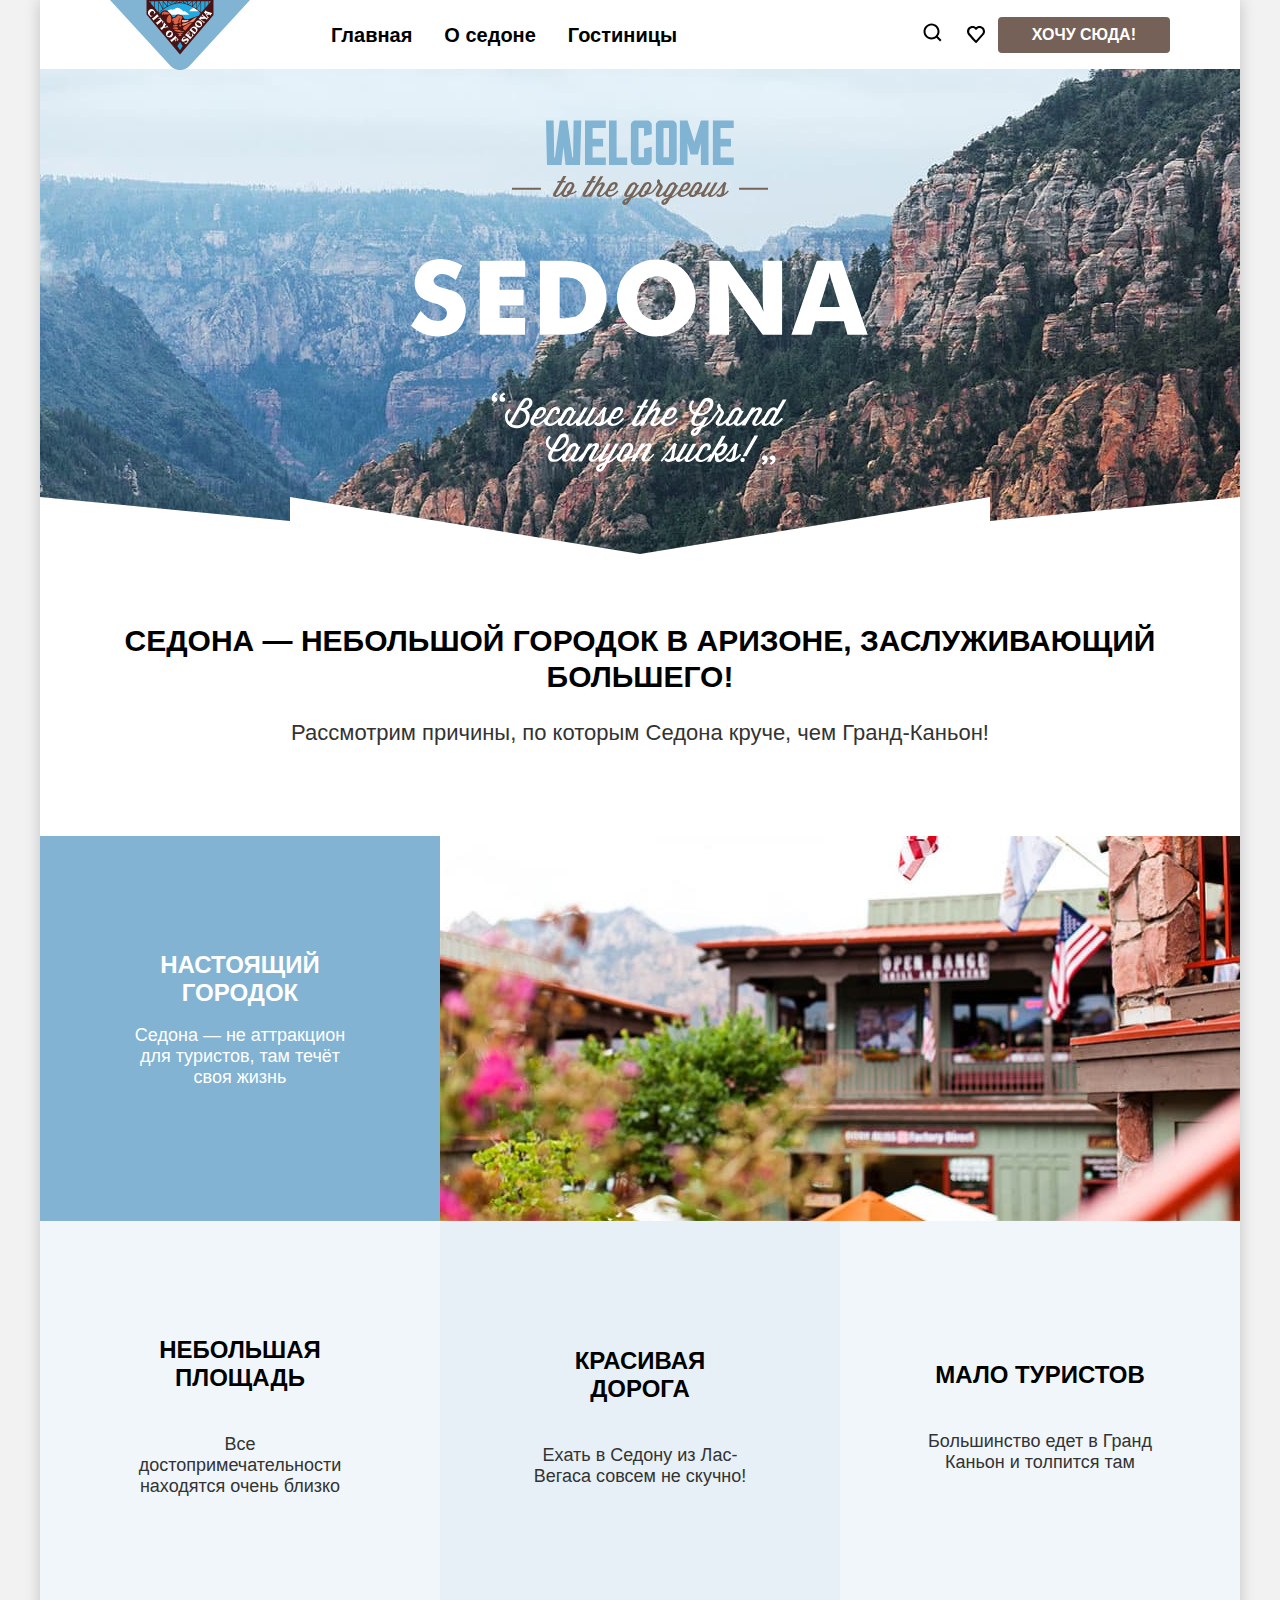
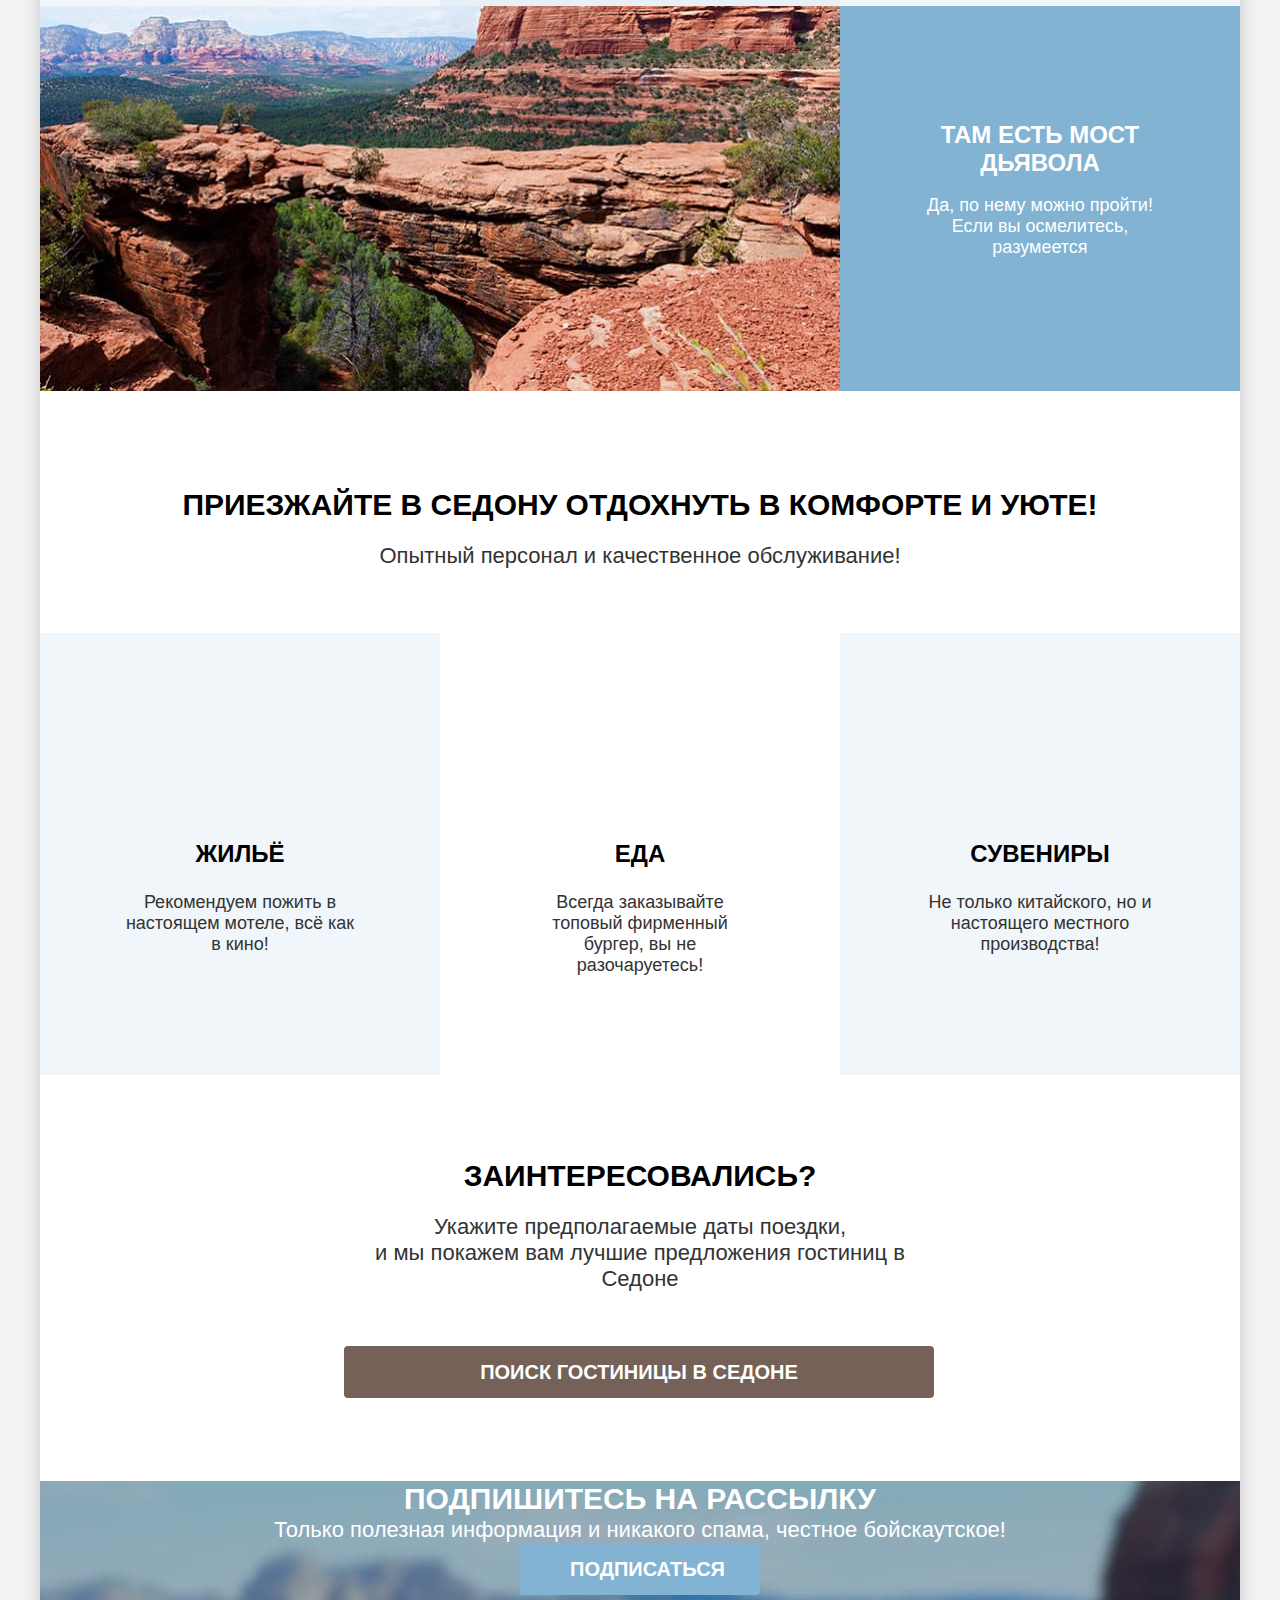
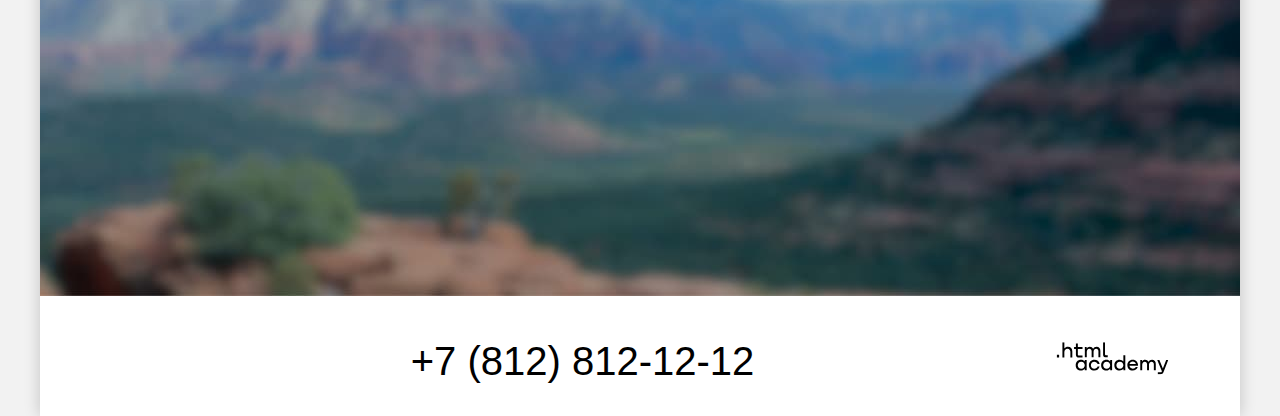
==== index.html @ 3535d42c "Добавляет сетки hero, advantages, features, search" ====
<!DOCTYPE html>
<html lang="ru">
  <head>
    <meta charset="utf-8">
    <title>Городок Седона</title>
    <link rel="stylesheet" href="styles/styles.css">
  </head>
  <body>
    <div class="page-container">
      <header class="page-header">
        <a class="header-logo">
          <img src="images/logo.svg" width="140" height="70" alt="Логотип Седона.">
        </a>
        <nav class="navigation">
          <ul class="navigation-list">
            <li class="navigation-item">
              <a class="navigation-link navigation-link-current">Главная</a>
            </li>
            <li class="navigation-item">
              <a class="navigation-link" href="#">О седоне</a>
            </li>
            <li class="navigation-item">
              <a class="navigation-link" href="catalog.html">Гостиницы</a>
            </li>
          </ul>
          <ul class="navigation-list navigation-user">
            <li class="navigation-item">
              <button class="navigation-button" type="button">
                <span class="visually-hidden">Поиск</span>
              </button>
            </li>
            <li class="navigation-item">
              <a class="navigation-link" href="#">
                <span class="visually-hidden">Избранное</span>
              </a>
            </li>
            <li class="navigation-item">
              <button class="button" type="button">Хочу сюда!</button>
            </li>
          </ul>
        </nav>
      </header>
      <main class="main-index main-container">
        <section class="hero">
          <h1 class="visually-hidden">Добро пожаловать в велилоколепную Седону</h1>
          <img class="hero-welcome" src="images/hero-text.svg" width="458" height="352" alt="Добро пожаловать в великолепную Седону. Потому что Большой Каньон так себе.">
        </section>
        <section class="advantages">
          <h2 class="section-title">Седона — небольшой городок в Аризоне, заслуживающий большего!</h2>
          <p class="section-subtitle">Рассмотрим причины, по которым Седона круче, чем Гранд-Каньон!</p>
          <ul class="advantages-list">
            <li class="advantages-item advantages-item-modified">
              <div class="content-columns">
                <h3 class="advantages-item-title">Настоящий городок</h3>
                <p class="advantages-item-subtitle">Седона — не аттракцион для туристов, там течёт своя жизнь</p>
              </div>
              <img class="advantages-image" src="images/sedona-street.jpg" width="800" height="385" alt="Улица Седоны как в вестерне.">
            </li>
            <li class="advantages-item">
              <div class="content-columns">
                <h3 class="advantages-item-title">Небольшая площадь</h3>
                <p class="advantages-item-subtitle">Все достопримечательности находятся очень близко</p>
              </div>
            </li>
            <li class="advantages-item">
              <div class="content-columns">
                <h3 class="advantages-item-title">Красивая дорога</h3>
                <p class="advantages-item-subtitle">Ехать в Седону из Лас-Вегаса совсем не скучно!</p>
              </div>
            </li>
            <li class="advantages-item">
              <div class="content-columns">
                <h3 class="advantages-item-title">Мало туристов</h3>
                <p class="advantages-item-subtitle">Большинство едет в Гранд Каньон и толпится там</p>
              </div>
            </li>
            <li class="advantages-item advantages-item-modified advantages-item-reverse">
              <div class="content-columns">
                <h3 class="advantages-item-title">Там есть мост дьявола</h3>
                <p class="advantages-item-subtitle">Да, по нему можно пройти! Если вы осмелитесь, разумеется</p>
              </div>
              <img class="advantages-image" src="images/devils-bridge.jpg" width="800" height="385" alt="Мост дьявола в каньоне.">
            </li>
          </ul>
        </section>
        <section class="features">
          <h2 class="section-title">Приезжайте в Седону отдохнуть в комфорте и уюте!</h2>
          <p class="section-subtitle">Опытный персонал и качественное обслуживание!</p>
          <ul class="features-list">
            <li class="features-item">
              <h3 class="features-item-title">Жильё</h3>
              <p class="features-item-subtitle">Рекомендуем пожить в настоящем мотеле, всё как в кино!</p>
            </li>
            <li class="features-item">
              <h3 class="features-item-title">Еда</h3>
              <p class="features-item-subtitle">Всегда заказывайте топовый фирменный бургер, вы не разочаруетесь!</p>
            </li>
            <li class="features-item">
              <h3 class="features-item-title">Сувениры</h3>
              <p class="features-item-subtitle">Не только китайского, но и настоящего местного производства!</p>
            </li>
          </ul>
        </section>
        <section class="search">
          <h2 class="section-title">Заинтересовались?</h2>
          <p class="section-subtitle">Укажите предполагаемые даты поездки,<br>и мы покажем вам лучшие предложения гостиниц в Седоне</p>
          <button class="button search-button" type="button">Поиск гостиницы в Седоне</button>
        </section>
        <section class="subscription subscription-modified">
          <h2 class="section-title">Подпишитесь на рассылку</h2>
          <p class="section-subtitle">Только полезная информация и никакого спама, честное бойскаутское!</p>
          <form class="subscription-form" action="https://echo.htmlacademy.ru/" method="post">
            <label class="visually-hidden">
              <input class="email-field" placeholder="Ваш e-mail" type="email" name="subscription-email" required>
              E-mail
            </label>
            <button class="subscription-button" type="submit">Подписаться</button>
          </form>
        </section>
      </main>
      <footer class="page-footer">
        <ul class="social-list">
          <li class="social-list-item">
            <a class="social-list-vk" href="https://vk.com/htmlacademy" target="_blank">
              <span class="visually-hidden">ВКонтакте</span>
            </a>
          </li>
          <li class="social-list-item">
            <a class="social-list-telegramm" href="https://t.me/htmlacademy" target="_blank">
              <span class="visually-hidden">Телеграмм</span>
            </a>
          </li>
          <li class="social-list-item">
            <a class="social-list-youtube" href="https://www.youtube.com/user/htmlacademyru" target="_blank">
              <span class="visually-hidden">YouTube</span>
            </a>
          </li>
        </ul>
        <a class="footer-telephone-link" href="tel:+78128121212">+7 (812) 812-12-12</a>
        <a class="footer-logo" href="https://htmlacademy.ru/" target="_blank">
          <img src="images/academy-logo.svg" width="115" height="33" alt="Логотип Академии.">
        </a>
      </footer>
    </div>
  </body>
</html>
---- styles/styles.css ----
@font-face {
  font-family: "PT Sans";
  font-style: normal;
  font-weight: 400;
  src: url("../fonts/ptsans-400.woff2") format("woff2");
  font-display: swap;
}

@font-face {
  font-family: "PT Sans";
  font-style: normal;
  font-weight: 700;
  src: url("../fonts/ptsans-700.woff2") format("woff2");
  font-display: swap;
}

*,
*::before,
*::after {
  box-sizing: border-box;
}

.visually-hidden {
  position: absolute;
  width: 1px;
  height: 1px;
  margin: -1px;
  border: 0;
  padding: 0;
  white-space: nowrap;
  clip-path: inset(100%);
  clip: rect(0 0 0 0);
  overflow: hidden;
}

/* Создают "стакан" и "липкий" футер */

html {
  height: 100%;
}

body {
  margin: 0;
  font-family: "PT Sans", sans-serif;
  font-size: 18px;
  line-height: 21px;
  background-color: #F2F2F2;
  color: #333333;
  height: 100%;
}

/* Задает ширину и центрирует body, main, footer */

.page-container {
  display: flex;
  width: 1200px;
  min-height: 100%;
  margin: auto;
  flex-direction: column;
  background-color: #FFFFFF;
  box-shadow: 0 0 15px rgba(0, 0, 0, 0.2);
}

/* Прижимает footer вниз страницы  внезависимости от размера контента внутри секции main */

.main-container {
  flex-grow: 1;
}

/* Стили кнопок */

.button {
  font-family: inherit;
  font-size: 16px;
  line-height: 20px;
  font-weight: 700;
  max-width: 200px;
  text-align: center;
  text-transform: uppercase;
  border-radius: 4px;
  background-color: #756157;
  color: #FFFFFF;
  border: 0;
  padding: 8px 34px;
}

.navigation-button {
  border: 0;
  padding: 0;
  width: 44px;
  height: 64px;
  background-color: #FFFFFF;
  background: url("../images/icon-search.svg") center no-repeat;
}

.search-button {
  font-size: 20px;
  line-height: 36px;
  max-width: 590px;
  padding: 8px 50px;
}

.apply-button {
  background-color: #82B3D3;
  padding: 8px 50px;

}

.reset-button {
  background-color: transparent;
  padding: 8px 58px;
}

.more-button {
  text-decoration: none;
  padding: 8px 26px;
}

.favorites-button {
  background-color: #82B3D3;
  padding: 8px 20px;
}

.favorites-added-button {
  background-color: #7DB54F;
  padding: 8px 18px;
}

.subscription-button {
  font-family: inherit;
  font-size: 20px;
  line-height: 36px;
  font-weight: 700;
  max-width: 240px;
  text-align: center;
  text-transform: uppercase;
  background-color: #82B3D3;
  color: #FFFFFF;
  border: 0;
  padding: 8px 50px;
  border-radius: 0 4px 4px 0;
}

/* Главная */

.page-header {
  display: flex;
  padding: 0 70px;
  justify-content: space-between;
}

.header-logo {
  position: relative;
  margin-bottom: -10px;
  margin-right: 28px;
}

.navigation {
  display: flex;
}


.navigation-list {
  display: flex;
  flex-wrap: wrap;
  list-style: none;
  align-items: center;
  margin: 0;
  padding: 0;
  width: 540px;
}

.navigation-link {
  display: block;
  padding: 20px 16px;
  font-size: 20px;
  line-height: 24px;
  font-weight: 700;
  text-align: center;
  color: #000000;
  text-decoration: none;
}

.navigation-user {
  max-width: 315px;
  flex-wrap: wrap;
  justify-content: flex-end;
}

.navigation-user .navigation-link {
  display: block;
  width: 44px;
  height: 64px;
  background: url(../images/icon-favorites.svg) center no-repeat;
}

.hero {
  min-height: 485px;
  padding-top: 51px;
  background: url("../images/hero-background-divider.svg") center bottom no-repeat, url("../images/hero-background.jpg") center no-repeat;
  background-size: 100% auto, cover;
  background-color: rgba(56, 155, 221, 0.3);
  color: #000000;
  text-align: center;
}

.hero-welcome {
  display: block;
  margin: 0 auto;
}

.section-title {
  font-size: 30px;
  line-height: 36px;
  font-weight: 700;
  text-align: center;
  margin: 0;
  color: #000000;
  text-transform: uppercase;
}

.section-subtitle {
  font-size: 22px;
  line-height: 26px;
  font-weight: 400;
  text-align: center;
  margin: 0;
}

.advantages {
  padding-top: 69px;
}

.advantages .section-title {
  margin-bottom: 25px;
}

.advantages .section-subtitle {
  margin-bottom: 90px;
}

.advantages-list {
  text-align: center;
  list-style: none;
  margin: 0;
  padding: 0;
  display: flex;
  flex-wrap: wrap;
}

.advantages-item {
  width: 400px;
  background-color: rgba(131, 179, 211, 0.2);
}

.advantages-item-modified {
  width: 100%;
  display: flex;
  flex-wrap: wrap;
}

.content-columns {
  width: 400px;
  min-height: 385px;
  padding: 50px 82px;
  display: flex;
  flex-direction: column;
  justify-content: center;
}

.advantages-image {
  width: 800px;
  height: 100%;
  object-fit: cover;
}

.advantages-item:nth-child(even) {
  background-color: rgba(131, 179, 211, 0.12);
}

.advantages-item:nth-child(odd) {
  background-color: rgba(131, 179, 211, 0.2);
}

.advantages-item.advantages-item-modified {
  background-color: #82B3D3;
  color: #FFFFFF;
}

.advantages-item-title {
  font-size: 24px;
  line-height: 28px;
  font-weight: 700;
  color: #000000;
  text-transform: uppercase;
}

.advantages-item-modified .advantages-item-title {
  color: #FFFFFF;
  margin: 0;
}

.advantages-item-reverse {
  flex-direction: row-reverse;
}

.features {
  padding-top: 96px;
}

.features .section-title {
  margin-bottom: 20px;
}

.features .section-subtitle {
  margin-bottom: 64px;
}

.features-list {
  text-align: center;
  list-style: none;
  margin: 0;
  padding: 0;
  display: flex;
}

.features-item {
  width: 400px;
  min-height: 385px;
  padding: 183px 85px 81px;
}

.features-item:nth-child(odd) {
  background-color: rgba(131, 179, 211, 0.12);
}

.features-item-title {
  font-size: 24px;
  line-height: 28px;
  font-weight: 700;
  color: #000000;
  text-transform: uppercase;
}

.search {
  padding: 50px 304px;
  display: flex;
  min-height: 406px;
  flex-direction: column;
  justify-content: center;

}

.search .section-title {
  margin-bottom: 20px;
}

.search .section-subtitle {
  margin-bottom: 54px;
}

.subscription {
  min-height: 415px;
  text-align: center;
}

.subscription-modified {
  background: url("../images/subscribe-background.jpg") center no-repeat;
  background-size: cover;
  background-color: rgba(56, 155, 221, 0.3);
  color: #FFFFFF;
}

.subscription-modified .section-title {
  color: #FFFFFF;
}

.page-footer {
  display: flex;
  justify-content: space-between;
  padding: 45px 70px 35px;
  align-items: center;
}

.social-list {
  list-style: none;
  margin: 0;
  padding: 0;
  display: flex;
}

.footer-telephone-link {
  display: inline-block;
  font-size: 40px;
  line-height: 40px;
  font-weight: 400;
  color: #000000;
  text-decoration: none;
  text-align: center;
}

.footer-logo {
  display: inline-block;
}

.header-filter-wrap {
  min-height: 412px;
  background: url('../images/catalog-filter-background.jpg') center no-repeat;
  background-size: cover;
  background-color: rgba(56, 155, 221, 0.3);
  color: #FFFFFF;
}

/*Гостиницы */

.header-filter-wrap {
  padding: 35px 70px 70px;
}

.catalog-title {
  font-size: 60px;
  line-height: 78px;
  margin-top: 0;
}

.breadcrumbs {
  list-style: none;
}

.breadcrumbs-link {
  font-size: 16px;
  font-weight: 400;
  color: #FFFFFF;
  text-decoration: none;
}

.catalog-filter {
  display: flex;
}

.catalog-filter-title {
  font-size: 20px;
  line-height: 24px;
  font-weight: 700;
}

.catalog-filter-list {
  list-style: none;
}

.control {
  line-height: 23px;
  font-weight: 400;
}

.catalog-result {
  font-size: 30px;
  line-height: 36px;
  font-weight: 700;
  text-transform: uppercase;
}

.catalog {
  padding: 50px 70px 60px;
}

.catalog-container {
  display: flex;
  align-items: center;
}

.catalog-display {
  display: flex;
  list-style: none;
  margin: 0;
  padding: 0;
}

.hotel-list {
  list-style: none;
  margin: 0;
  padding: 0;
  display: flex;
  flex-wrap: wrap;
  gap: 20px;
}

.hotel-card {
  width: 340px;
  min-height: 438px;

}

.hotel-card-link {
  color: #000000;
  text-decoration: none;
}

.hotel-card-title {
  font-size: 24px;
  line-height: 28px;
  font-weight: 700;
}

.hotel-card-rating {
  font-size: 16px;
  line-height: 20px;
  font-weight: 400;
  text-transform: uppercase;
}

.catalog-pagination {
  display: flex;
}

.pagination-list {
  list-style: none;
  margin: 0;
  padding: 0;
  display: flex;
}

.pagination-link {
  font-size: 20px;
  line-height: 36px;
  font-weight: 700;
  background-color: #82B3D3;
  color: #FFFFFF;
  text-decoration: none;
}

.pagination-current {
  background-color: #F2F2F2;
  color: #000000;
}
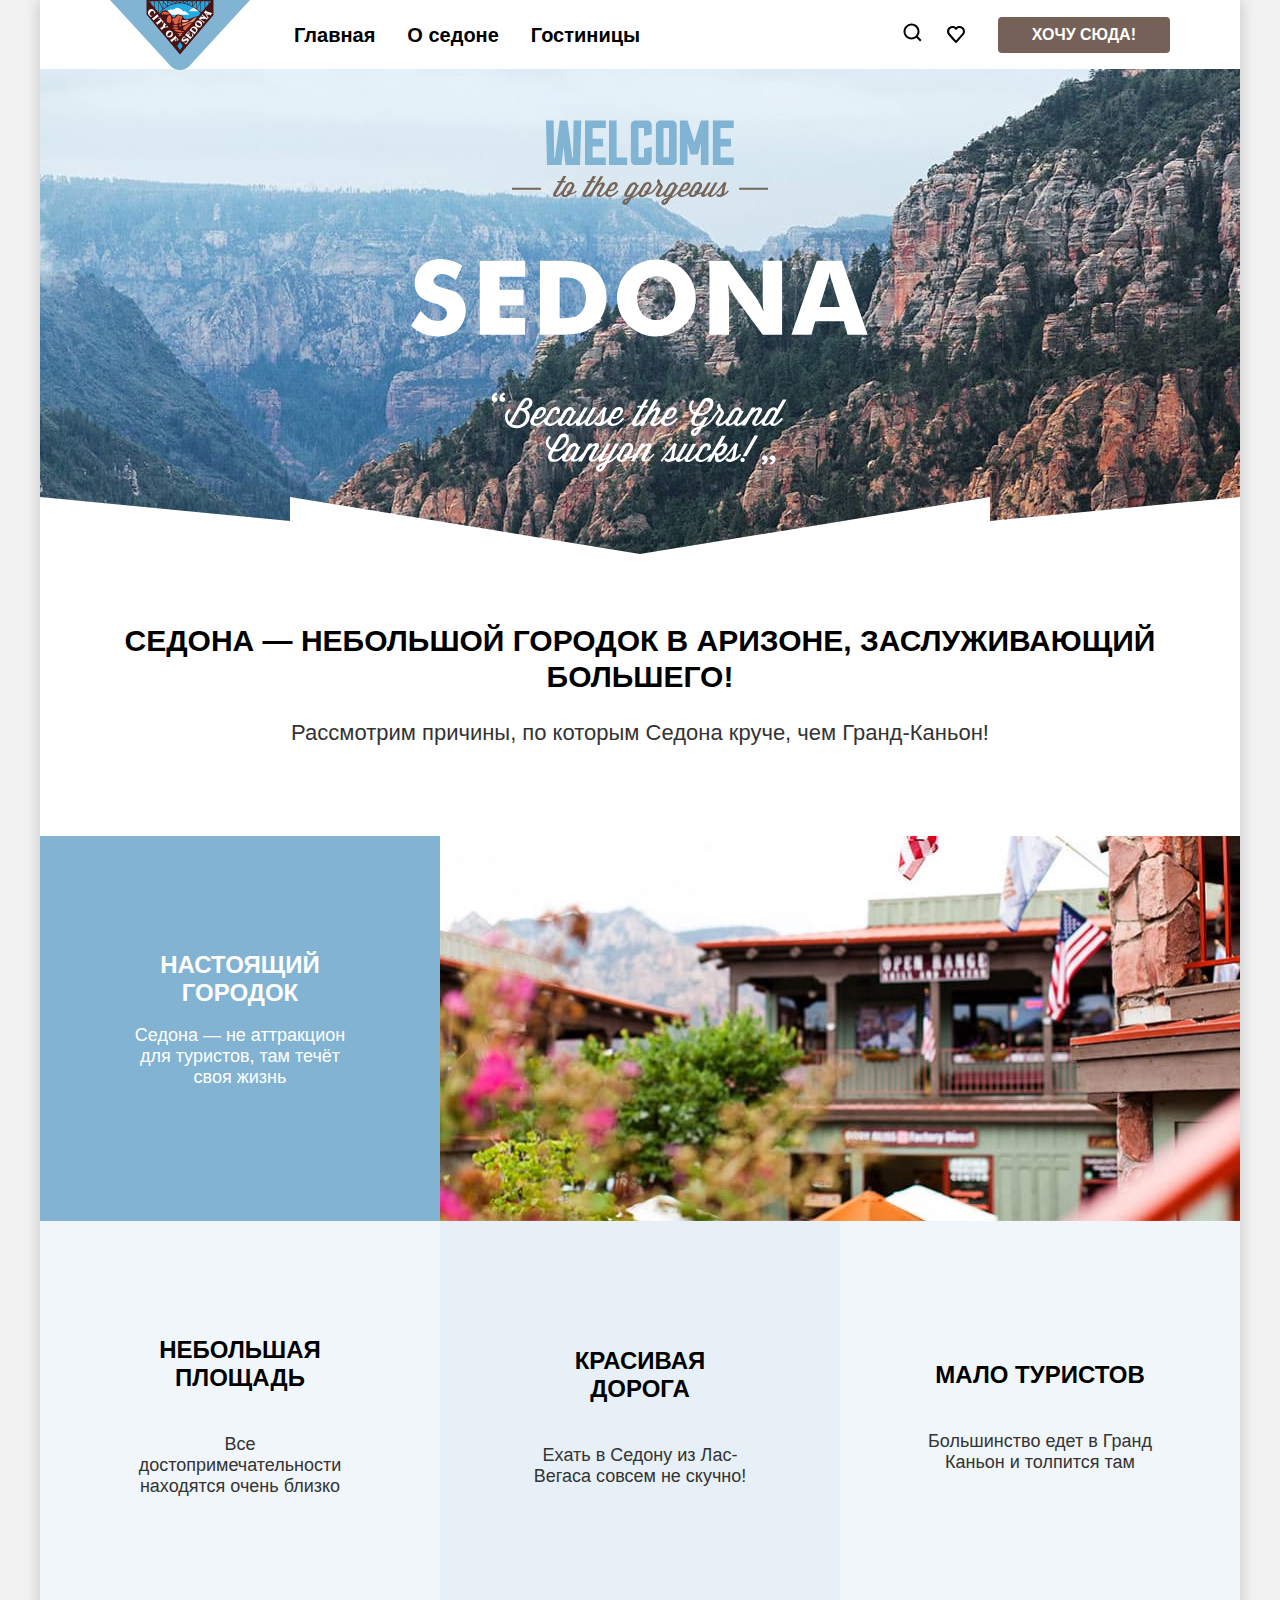
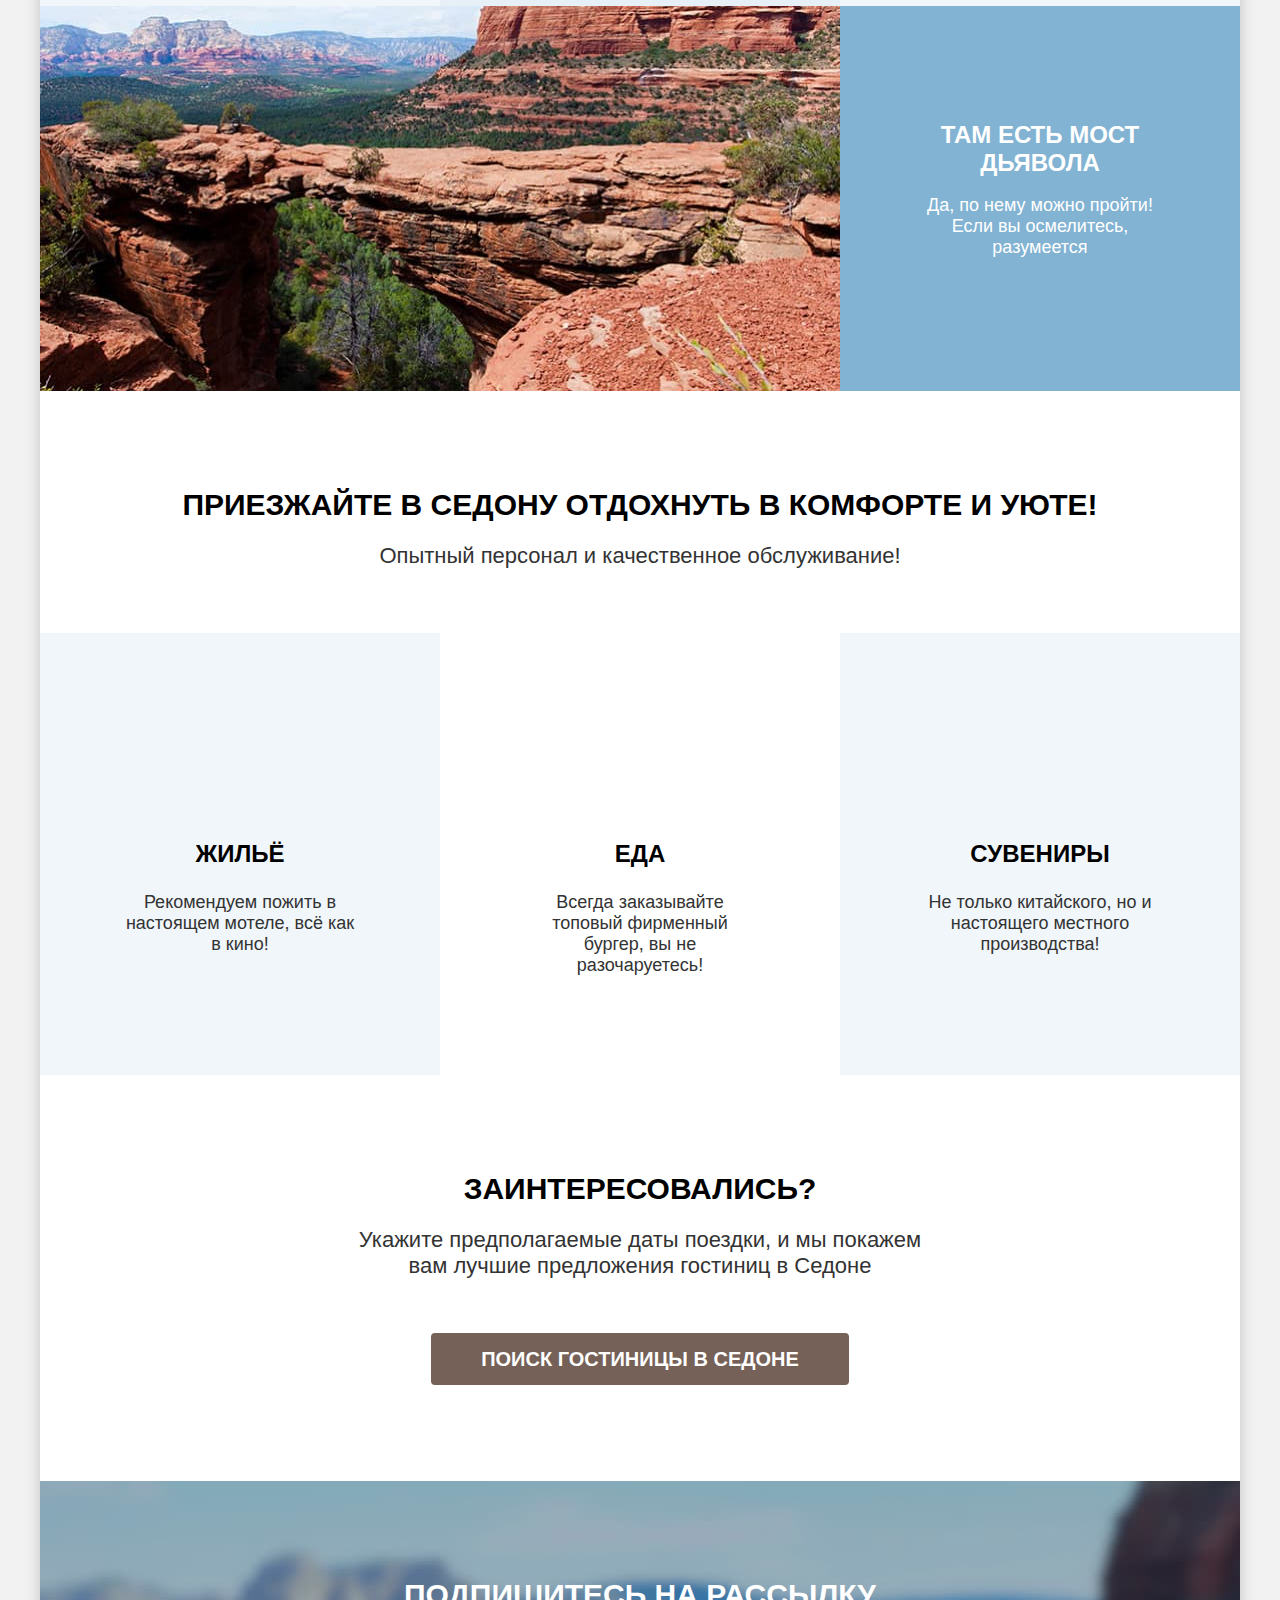
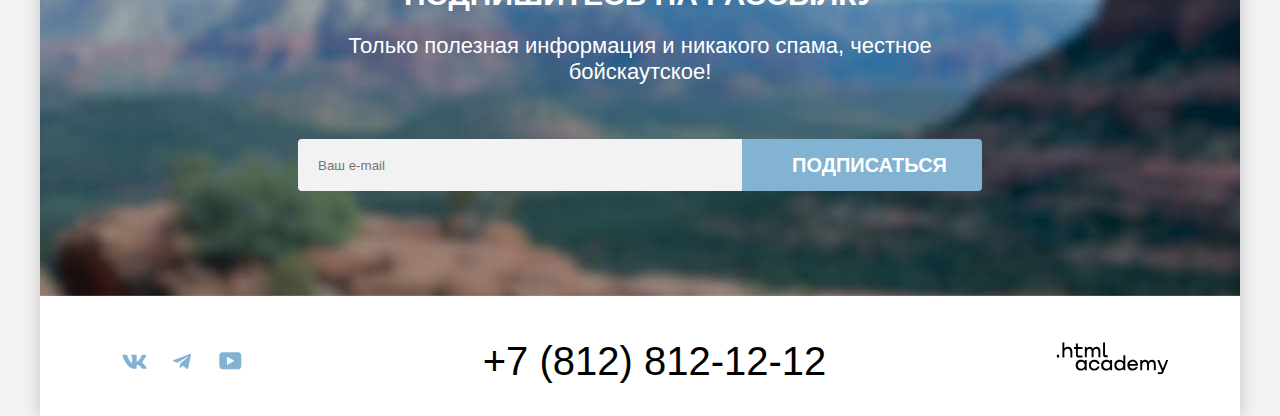
==== commit c139723a: "Добавляет стили в search, subscription, footer" ====
--- a/index.html
+++ b/index.html
@@ -29,7 +29,7 @@
                 <span class="visually-hidden">Поиск</span>
               </button>
             </li>
-            <li class="navigation-item">
+            <li class="navigation-item item-indent">
               <a class="navigation-link" href="#">
                 <span class="visually-hidden">Избранное</span>
               </a>
@@ -103,17 +103,14 @@
         </section>
         <section class="search">
           <h2 class="section-title">Заинтересовались?</h2>
-          <p class="section-subtitle">Укажите предполагаемые даты поездки,<br>и мы покажем вам лучшие предложения гостиниц в Седоне</p>
+          <p class="section-subtitle">Укажите предполагаемые даты поездки, и мы покажем вам лучшие предложения гостиниц в Седоне</p>
           <button class="button search-button" type="button">Поиск гостиницы в Седоне</button>
         </section>
         <section class="subscription subscription-modified">
           <h2 class="section-title">Подпишитесь на рассылку</h2>
           <p class="section-subtitle">Только полезная информация и никакого спама, честное бойскаутское!</p>
-          <form class="subscription-form" action="https://echo.htmlacademy.ru/" method="post">
-            <label class="visually-hidden">
-              <input class="email-field" placeholder="Ваш e-mail" type="email" name="subscription-email" required>
-              E-mail
-            </label>
+          <form class="subscription-form form-wrapper" action="https://echo.htmlacademy.ru/" method="post">
+            <input class="email-field" placeholder="Ваш e-mail" type="email" name="subscription-email" aria-label="e-mail" required>
             <button class="subscription-button" type="submit">Подписаться</button>
           </form>
         </section>
@@ -121,17 +118,17 @@
       <footer class="page-footer">
         <ul class="social-list">
           <li class="social-list-item">
-            <a class="social-list-vk" href="https://vk.com/htmlacademy" target="_blank">
+            <a class="social-list-link social-list-vk" href="https://vk.com/htmlacademy" target="_blank">
               <span class="visually-hidden">ВКонтакте</span>
             </a>
           </li>
           <li class="social-list-item">
-            <a class="social-list-telegramm" href="https://t.me/htmlacademy" target="_blank">
+            <a class="social-list-link social-list-telegramm" href="https://t.me/htmlacademy" target="_blank">
               <span class="visually-hidden">Телеграмм</span>
             </a>
           </li>
           <li class="social-list-item">
-            <a class="social-list-youtube" href="https://www.youtube.com/user/htmlacademyru" target="_blank">
+            <a class="social-list-link social-list-youtube" href="https://www.youtube.com/user/htmlacademyru" target="_blank">
               <span class="visually-hidden">YouTube</span>
             </a>
           </li>
--- a/styles/styles.css
+++ b/styles/styles.css
@@ -146,7 +146,6 @@
 .page-header {
   display: flex;
   padding: 0 70px;
-  justify-content: space-between;
 }
 
 .header-logo {
@@ -182,7 +181,7 @@
 }
 
 .navigation-user {
-  max-width: 315px;
+  max-width: 352px;
   flex-wrap: wrap;
   justify-content: flex-end;
 }
@@ -191,7 +190,11 @@
   display: block;
   width: 44px;
   height: 64px;
-  background: url(../images/icon-favorites.svg) center no-repeat;
+  background: url("../images/icon-favorites.svg") center no-repeat;
+}
+
+.item-indent {
+  margin-right: 20px;
 }
 
 .hero {
@@ -348,7 +351,7 @@
   min-height: 406px;
   flex-direction: column;
   justify-content: center;
-
+  align-items: center;
 }
 
 .search .section-title {
@@ -361,7 +364,16 @@
 
 .subscription {
   min-height: 415px;
-  text-align: center;
+  padding: 96px 258px 104px;
+  text-align: center;
+}
+
+.subscription .section-title {
+  margin-bottom: 20px;
+}
+
+.subscription .section-subtitle {
+  margin-bottom: 54px;
 }
 
 .subscription-modified {
@@ -375,6 +387,25 @@
   color: #FFFFFF;
 }
 
+.form-wrapper {
+  display: flex;
+  justify-content: center;
+}
+
+.email-field {
+  border: none;
+  width: 452px;
+  padding-right: 10px;
+  padding-left: 20px;
+  height: 52px;
+  font-family: inherit;
+  line-height: 24px;
+  font-weight: 400;
+  background-color:#F2F2F2;
+  border-radius: 4px 0 0 4px;
+}
+
+
 .page-footer {
   display: flex;
   justify-content: space-between;
@@ -383,14 +414,32 @@
 }
 
 .social-list {
-  list-style: none;
-  margin: 0;
-  padding: 0;
-  display: flex;
+  display: flex;
+  flex-wrap: wrap;
+  list-style: none;
+  margin: 0;
+  padding: 0;
+}
+
+.social-list-link {
+  display: block;
+  width: 48px;
+  height: 40px;
+}
+
+.social-list-vk {
+  background: url("../images/icon-vk.svg") center no-repeat;
+}
+
+.social-list-telegramm {
+  background: url(../images/icon-telegram.svg) center no-repeat;
+}
+
+.social-list-youtube {
+  background: url("../images/icon-youtube.svg") center no-repeat;
 }
 
 .footer-telephone-link {
-  display: inline-block;
   font-size: 40px;
   line-height: 40px;
   font-weight: 400;
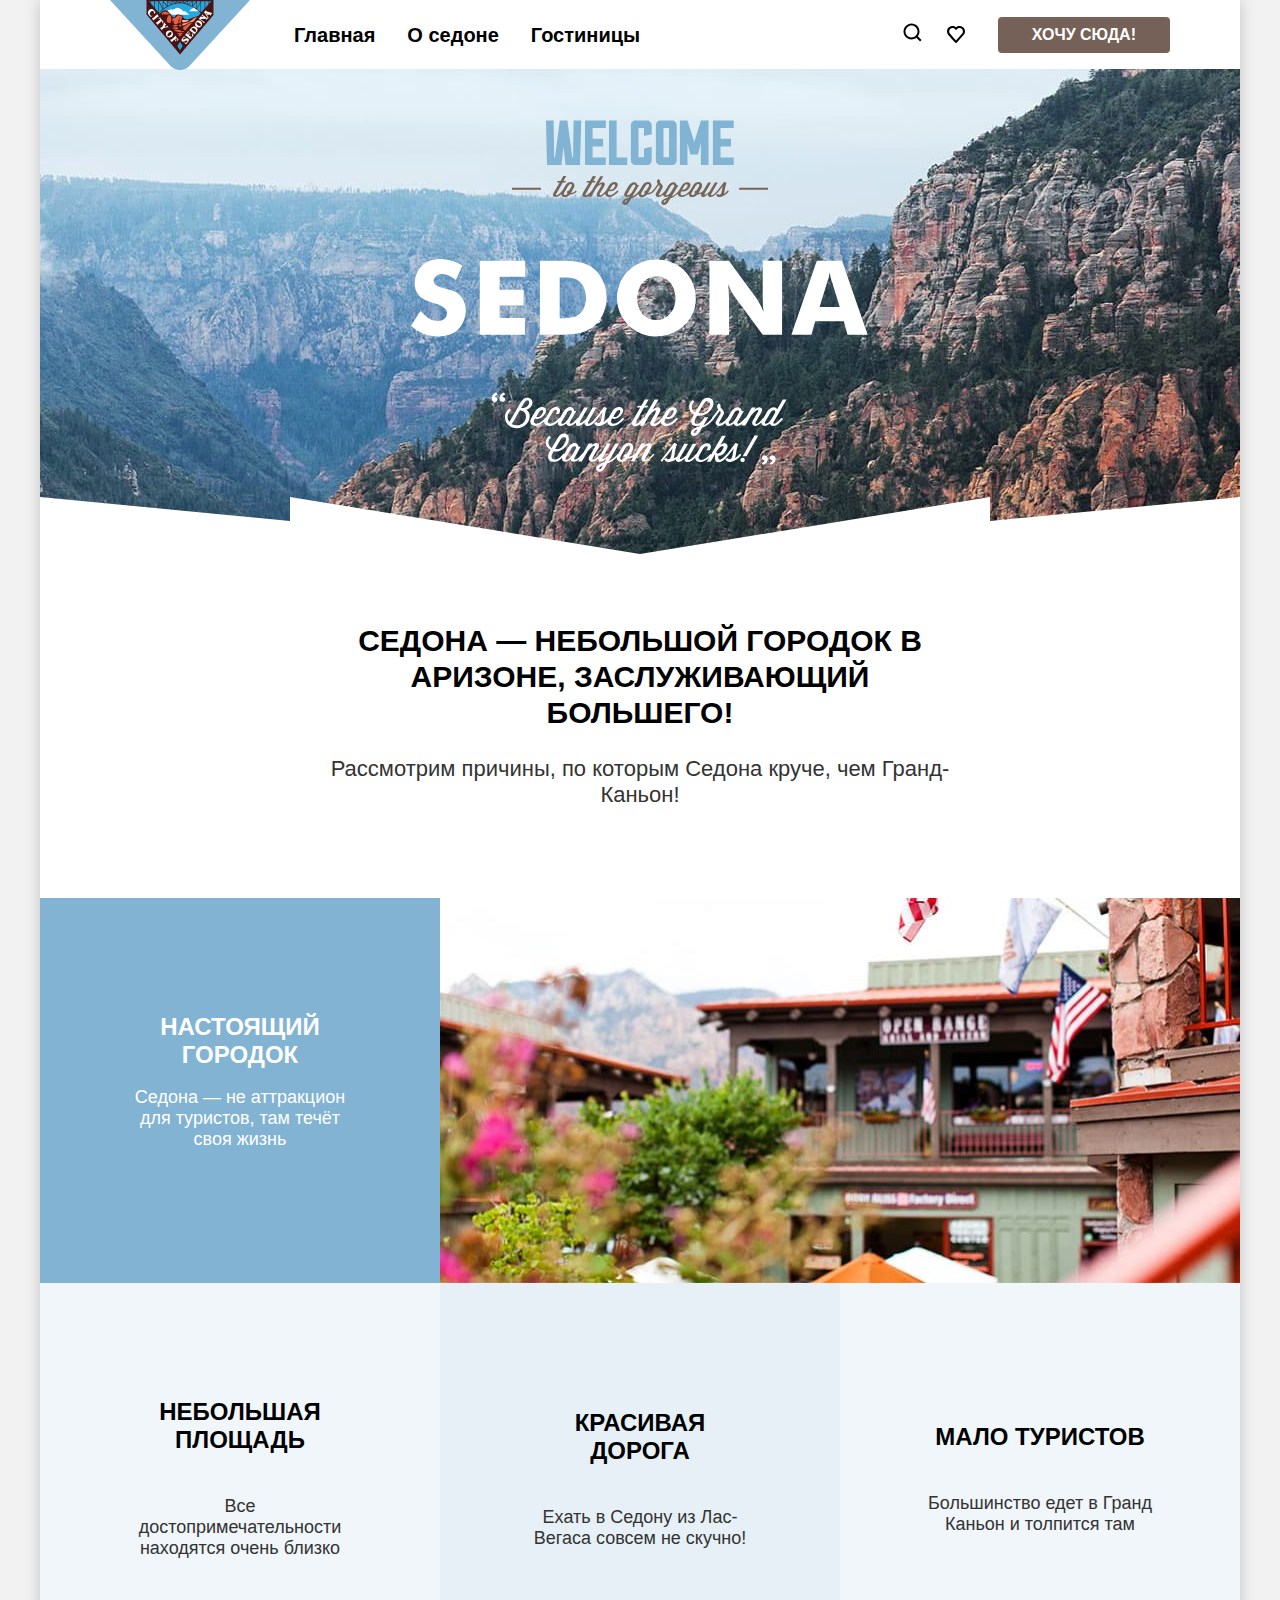
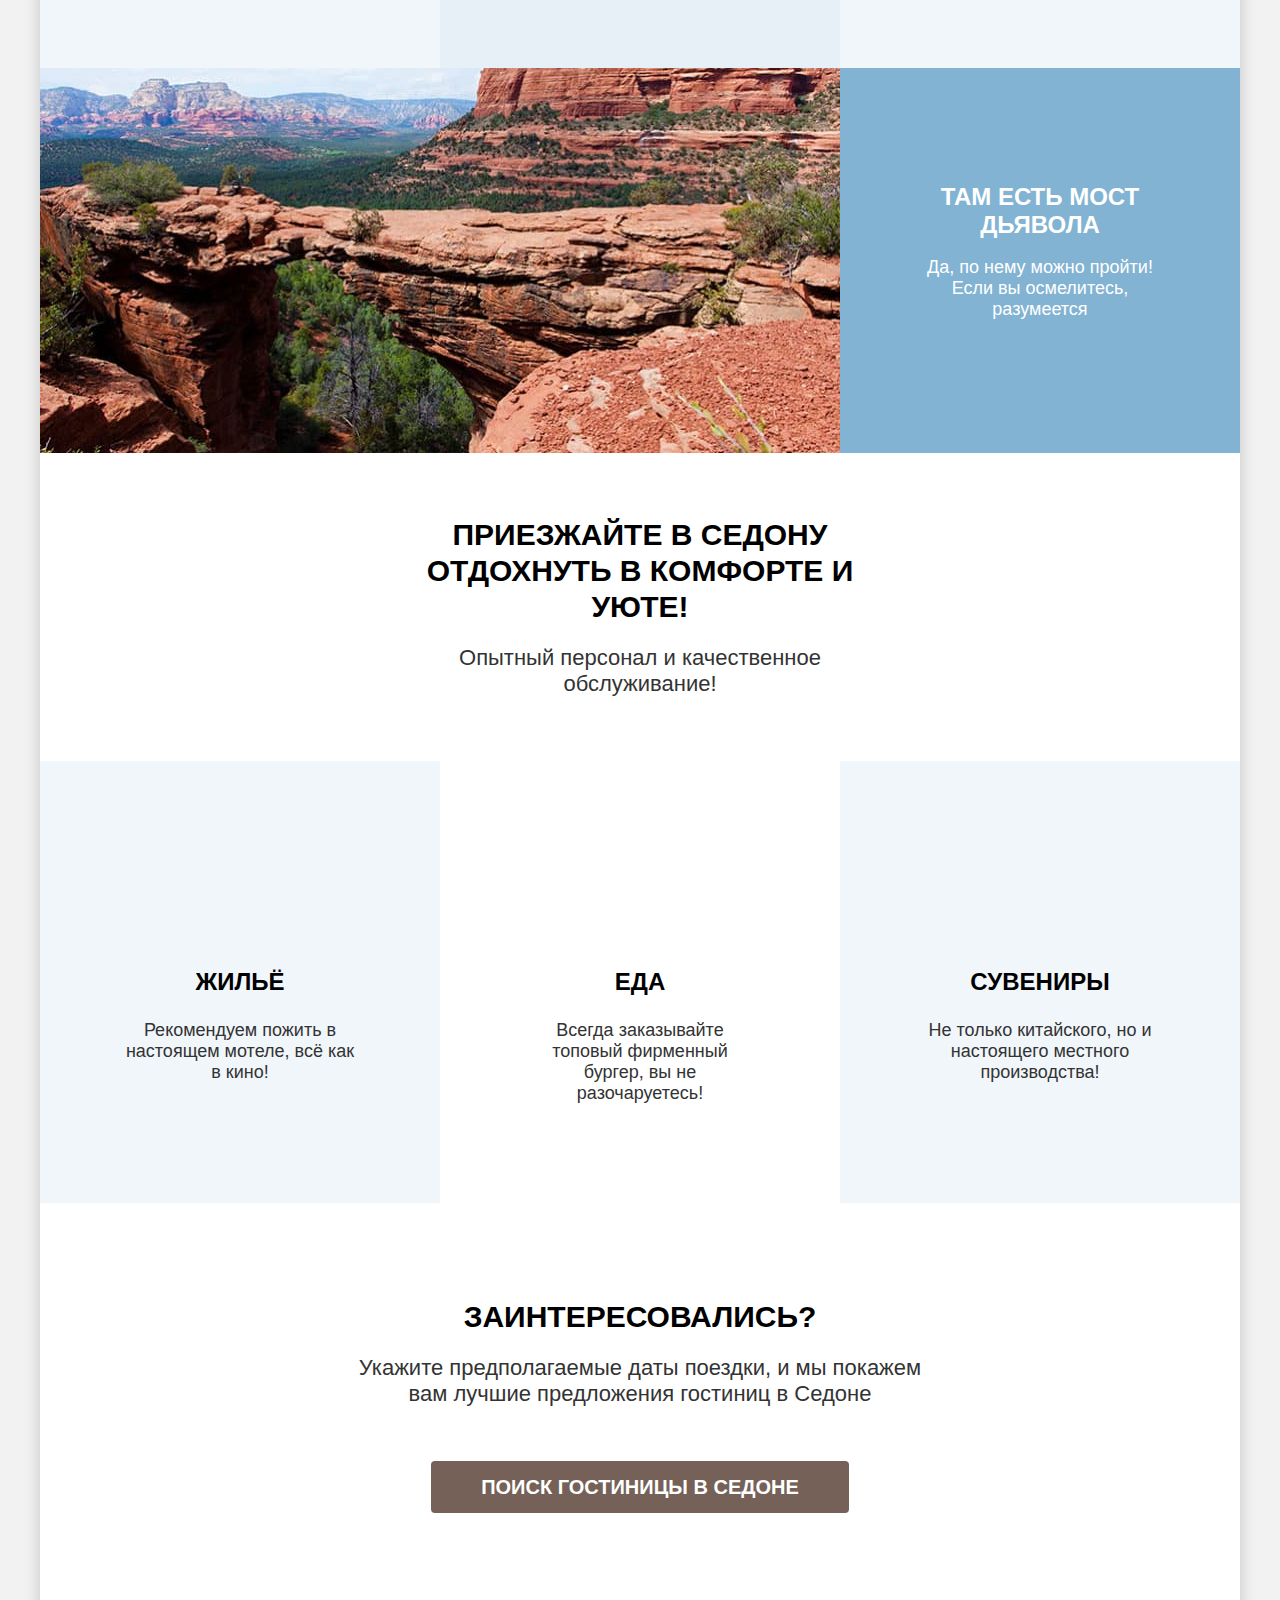
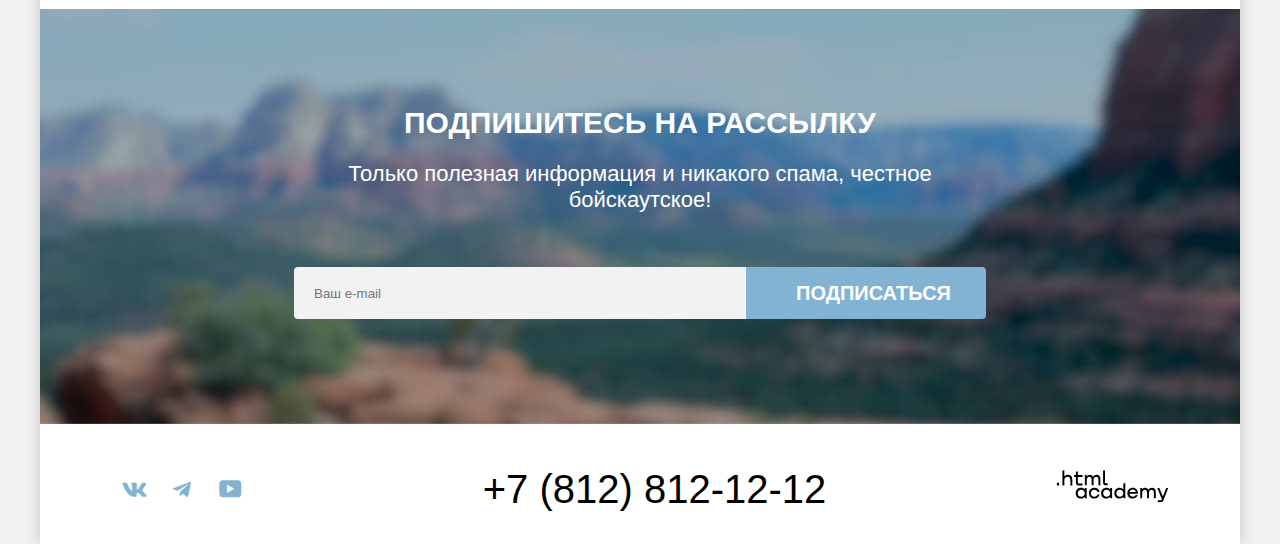
==== commit 5fda8670: "Добавляет сетки в catalog, изменяет разметку catalog и index" ====
--- a/index.html
+++ b/index.html
@@ -9,7 +9,7 @@
     <div class="page-container">
       <header class="page-header">
         <a class="header-logo">
-          <img src="images/logo.svg" width="140" height="70" alt="Логотип Седона.">
+          <img class="logo-image" src="images/logo.svg" width="140" height="70" alt="Логотип Седона.">
         </a>
         <nav class="navigation">
           <ul class="navigation-list">
@@ -46,8 +46,10 @@
           <img class="hero-welcome" src="images/hero-text.svg" width="458" height="352" alt="Добро пожаловать в великолепную Седону. Потому что Большой Каньон так себе.">
         </section>
         <section class="advantages">
-          <h2 class="section-title">Седона — небольшой городок в Аризоне, заслуживающий большего!</h2>
-          <p class="section-subtitle">Рассмотрим причины, по которым Седона круче, чем Гранд-Каньон!</p>
+          <div class="advantages-content-wrapper">
+            <h2 class="section-title">Седона — небольшой городок в Аризоне, заслуживающий большего!</h2>
+            <p class="section-subtitle">Рассмотрим причины, по которым Седона круче, чем Гранд-Каньон!</p>
+          </div>
           <ul class="advantages-list">
             <li class="advantages-item advantages-item-modified">
               <div class="content-columns">
@@ -84,8 +86,10 @@
           </ul>
         </section>
         <section class="features">
-          <h2 class="section-title">Приезжайте в Седону отдохнуть в комфорте и уюте!</h2>
-          <p class="section-subtitle">Опытный персонал и качественное обслуживание!</p>
+          <div class="features-content-wrapper">
+            <h2 class="section-title">Приезжайте в Седону отдохнуть в комфорте и уюте!</h2>
+            <p class="section-subtitle">Опытный персонал и качественное обслуживание!</p>
+          </div>
           <ul class="features-list">
             <li class="features-item">
               <h3 class="features-item-title">Жильё</h3>
@@ -110,7 +114,10 @@
           <h2 class="section-title">Подпишитесь на рассылку</h2>
           <p class="section-subtitle">Только полезная информация и никакого спама, честное бойскаутское!</p>
           <form class="subscription-form form-wrapper" action="https://echo.htmlacademy.ru/" method="post">
-            <input class="email-field" placeholder="Ваш e-mail" type="email" name="subscription-email" aria-label="e-mail" required>
+            <label class="email-control">
+              <input class="email-field" placeholder="Ваш e-mail" type="email" name="subscription-email" required>
+              <span class="visually-hidden">E-mail</span>
+            </label>
             <button class="subscription-button" type="submit">Подписаться</button>
           </form>
         </section>
--- a/styles/styles.css
+++ b/styles/styles.css
@@ -74,6 +74,7 @@
   font-size: 16px;
   line-height: 20px;
   font-weight: 700;
+  min-width: 140px;
   max-width: 200px;
   text-align: center;
   text-transform: uppercase;
@@ -96,6 +97,7 @@
 .search-button {
   font-size: 20px;
   line-height: 36px;
+  min-width: 375px;
   max-width: 590px;
   padding: 8px 50px;
 }
@@ -149,9 +151,14 @@
 }
 
 .header-logo {
-  position: relative;
-  margin-bottom: -10px;
+  display: block;
+  z-index: 1;
+  margin-bottom: -6px;
   margin-right: 28px;
+}
+
+.logo-image {
+  display: block;
 }
 
 .navigation {
@@ -234,12 +241,14 @@
   padding-top: 69px;
 }
 
+.advantages-content-wrapper {
+  max-width: 651px;
+  margin: auto;
+  margin-bottom: 90px;
+}
+
 .advantages .section-title {
   margin-bottom: 25px;
-}
-
-.advantages .section-subtitle {
-  margin-bottom: 90px;
 }
 
 .advantages-list {
@@ -308,15 +317,17 @@
 }
 
 .features {
-  padding-top: 96px;
+  padding-top: 64px;
+}
+
+.features-content-wrapper {
+  max-width: 505px;
+  margin: auto;
+  margin-bottom: 64px;
 }
 
 .features .section-title {
   margin-bottom: 20px;
-}
-
-.features .section-subtitle {
-  margin-bottom: 64px;
 }
 
 .features-list {
@@ -346,8 +357,8 @@
 }
 
 .search {
+  display: flex;
   padding: 50px 304px;
-  display: flex;
   min-height: 406px;
   flex-direction: column;
   justify-content: center;
@@ -470,10 +481,18 @@
   font-size: 60px;
   line-height: 78px;
   margin-top: 0;
+  margin-bottom: 8px;
 }
 
 .breadcrumbs {
-  list-style: none;
+  display: flex;
+  flex-wrap: wrap;
+  list-style: none;
+  padding: 0;
+  margin: 0;
+  margin-bottom: 40px;
+  gap: 29px;
+  align-items: center;
 }
 
 .breadcrumbs-link {
@@ -483,18 +502,58 @@
   text-decoration: none;
 }
 
+.breadcrumbs-link-home {
+  display: block;
+  width: 13px;
+  height: 15px;
+  background: url("../images/icon-home.svg") center no-repeat;
+}
+
 .catalog-filter {
   display: flex;
+  flex-wrap: wrap;
+  justify-content: space-between;
+}
+
+.catalog-filter-group {
+  margin: 0;
+  padding: 0;
+  border: none;
+}
+
+.filters-wrapper {
+  display: flex;
+  flex-wrap: wrap;
+  width: 370px;
+  gap: 70px;
+}
+
+.range-buttons-wrapper {
+  display: flex;
+  max-width: 549px;
+  gap: 70px;
 }
 
 .catalog-filter-title {
   font-size: 20px;
   line-height: 24px;
   font-weight: 700;
+  margin-bottom: 32px;
+  padding: 0;
 }
 
 .catalog-filter-list {
   list-style: none;
+  margin: 0;
+  padding: 0;
+}
+
+.catalog-filter-item {
+  margin-bottom: 16px;
+}
+
+.catalog-filter-item:last-child {
+  margin-bottom: 0;
 }
 
 .control {
@@ -502,11 +561,17 @@
   font-weight: 400;
 }
 
+.control-input {
+  margin: 0;
+  margin-right: 16px;
+}
+
 .catalog-result {
   font-size: 30px;
   line-height: 36px;
   font-weight: 700;
   text-transform: uppercase;
+  margin: 0;
 }
 
 .catalog {
@@ -516,66 +581,176 @@
 .catalog-container {
   display: flex;
   align-items: center;
+  margin-bottom: 40px;
+}
+
+.catalog-result {
+  max-width: 375px;
+  margin-right: auto;
+}
+
+.catalog-sorting {
+  width: 252px;
+  padding: 14px 20px;
+  font-family: inherit;
+  border: 2px solid #E5E5E5;
+  border-radius: 4px;
 }
 
 .catalog-display {
   display: flex;
-  list-style: none;
-  margin: 0;
-  padding: 0;
+  width: 160px;
+  flex-wrap: wrap;
+  gap: 8px;
+  list-style: none;
+  margin: 0;
+  padding: 0;
+  margin-left: auto;
+}
+
+.display-button {
+  display: block;
+  width: 48px;
+  height: 48px;
+  border: 2px solid #E5E5E5;
+  border-radius: 4px;
+}
+
+.display-button-active {
+  border-color: #000;
+}
+
+.display-cards {
+  background: url("../images/icon-display-cards.svg") center no-repeat;
+}
+
+.display-slider {
+  background: url("../images/icon-display-slider.svg") center no-repeat;
+}
+
+.display-list {
+  background: url("../images/icon-display-list.svg") center no-repeat;
 }
 
 .hotel-list {
-  list-style: none;
-  margin: 0;
-  padding: 0;
-  display: flex;
-  flex-wrap: wrap;
+  display: flex;
+  flex-wrap: wrap;
+  list-style: none;
+  margin: 0;
+  padding: 0;
   gap: 20px;
+  margin-bottom: 80px;
 }
 
 .hotel-card {
   width: 340px;
   min-height: 438px;
+  padding: 20px;
+  border: 1px solid #E6E6E6;
+  border-radius: 4px;
 
 }
 
 .hotel-card-link {
+  display: block;
   color: #000000;
   text-decoration: none;
+  margin-bottom: 16px;
+}
+
+.hotel-card-image {
+  display: block;
+  margin-bottom: 16px;
 }
 
 .hotel-card-title {
   font-size: 24px;
   line-height: 28px;
   font-weight: 700;
+  margin: 0;
+}
+
+.hotel-card-price {
+  display: flex;
+  justify-content: space-between;
+  margin: 0;
+  margin-bottom: 16px;
+}
+
+.card-buttons-wrapper {
+  display: flex;
+  gap: 20px;
+  margin-bottom: 16px;
+}
+
+.rating-wrapper {
+  display: flex;
+  gap: 20px;
+  align-items: center;
+}
+
+.star-rating {
+  display: flex;
+  width: 140px;
+  gap: 6px;
+}
+
+.star-image {
+  display: inline-block;
+  width: 18px;
+  height: 17px;
+  background: url("../images/icon-star.svg") center no-repeat;
 }
 
 .hotel-card-rating {
+  display: flex;
+  min-width: 140px;
+  padding: 9px 22px 8px 23px;
+  background-color: #F2F2F2;
+  border-radius: 4px;
   font-size: 16px;
   line-height: 20px;
   font-weight: 400;
   text-transform: uppercase;
+  margin: 0;
 }
 
 .catalog-pagination {
   display: flex;
+  flex-wrap: wrap;
 }
 
 .pagination-list {
-  list-style: none;
-  margin: 0;
-  padding: 0;
-  display: flex;
+  display: flex;
+  gap: 8px;
+  list-style: none;
+  margin: 0;
+  padding: 0;
 }
 
 .pagination-link {
+  display: flex;
+  justify-content: center;
+  align-items: center;
+  min-width: 60px;
+  height: 60px;
   font-size: 20px;
   line-height: 36px;
   font-weight: 700;
   background-color: #82B3D3;
   color: #FFFFFF;
   text-decoration: none;
+  border-radius: 4px;
+  padding: 0 10px;
+}
+
+.pagination-separator {
+  display: flex;
+  justify-content: center;
+  align-items: center;
+  width: 60px;
+  height: 60px;
+  margin: 0 8px;
 }
 
 .pagination-current {
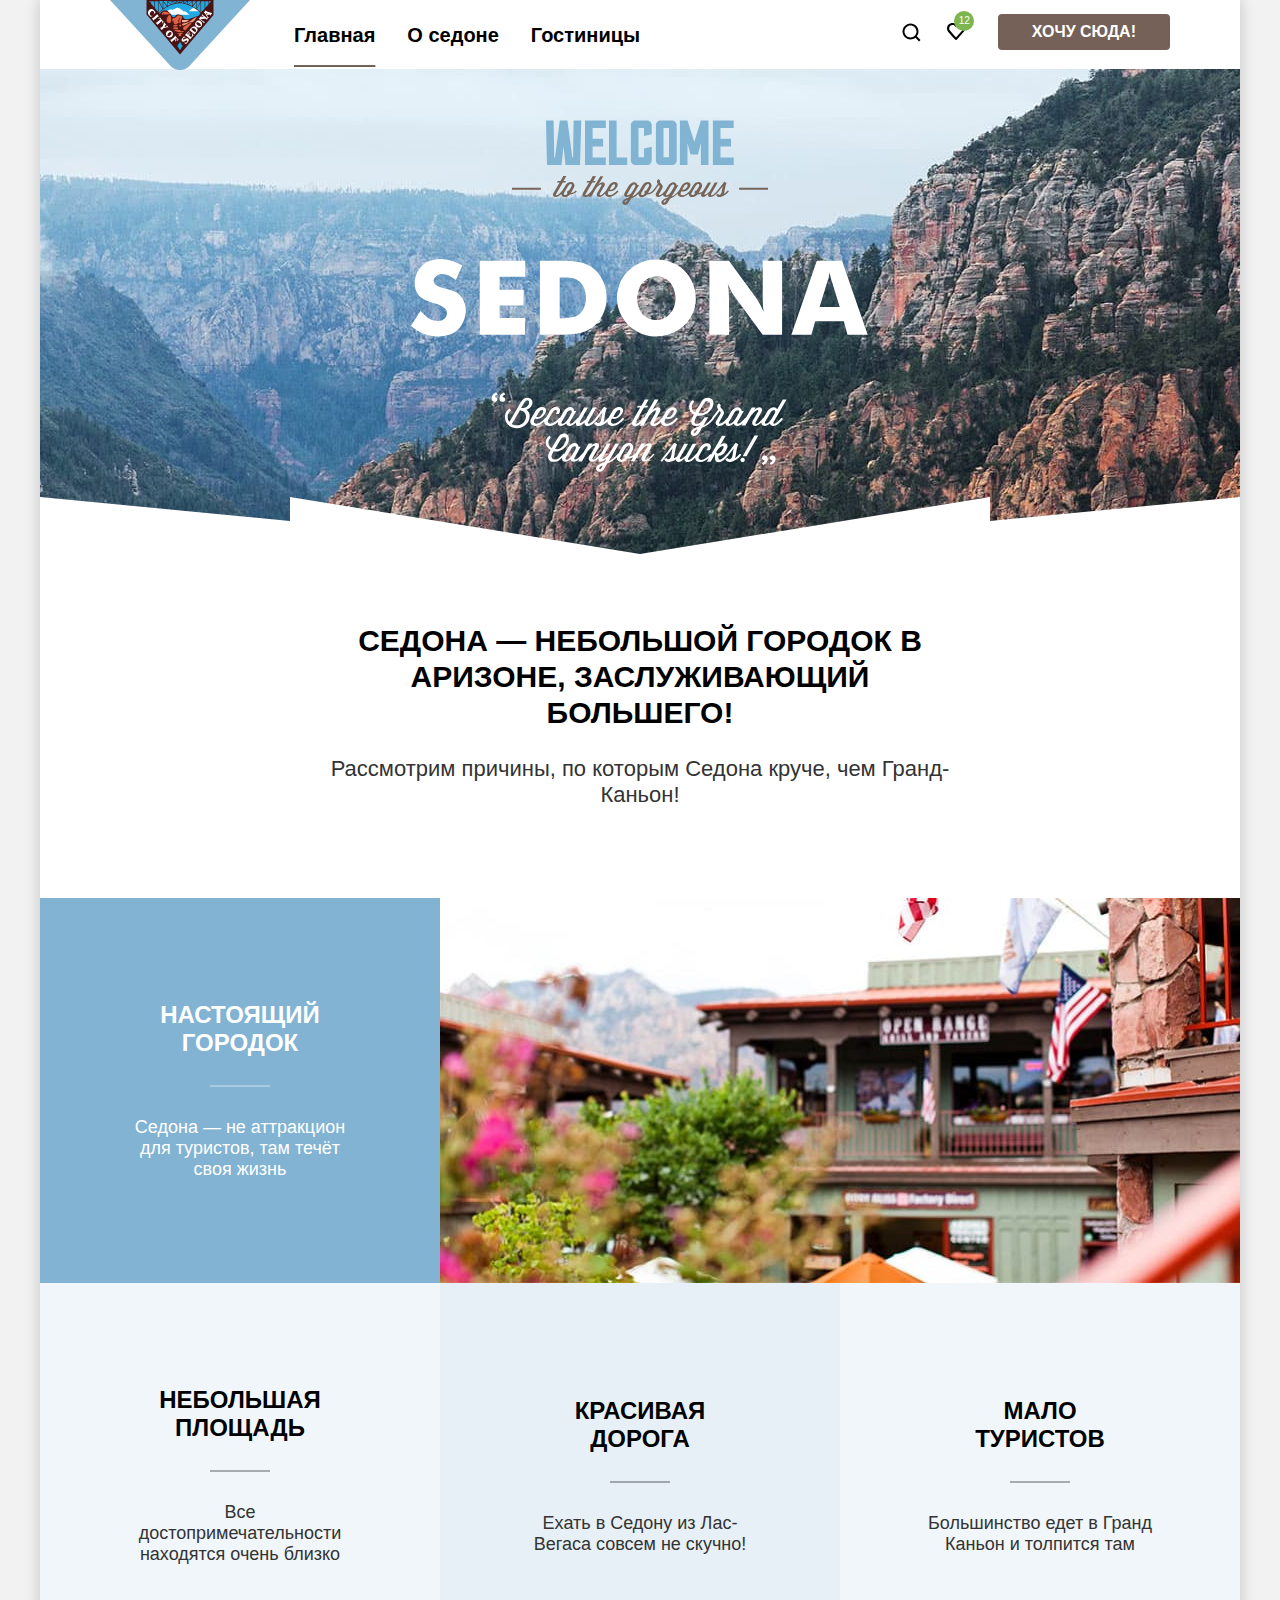
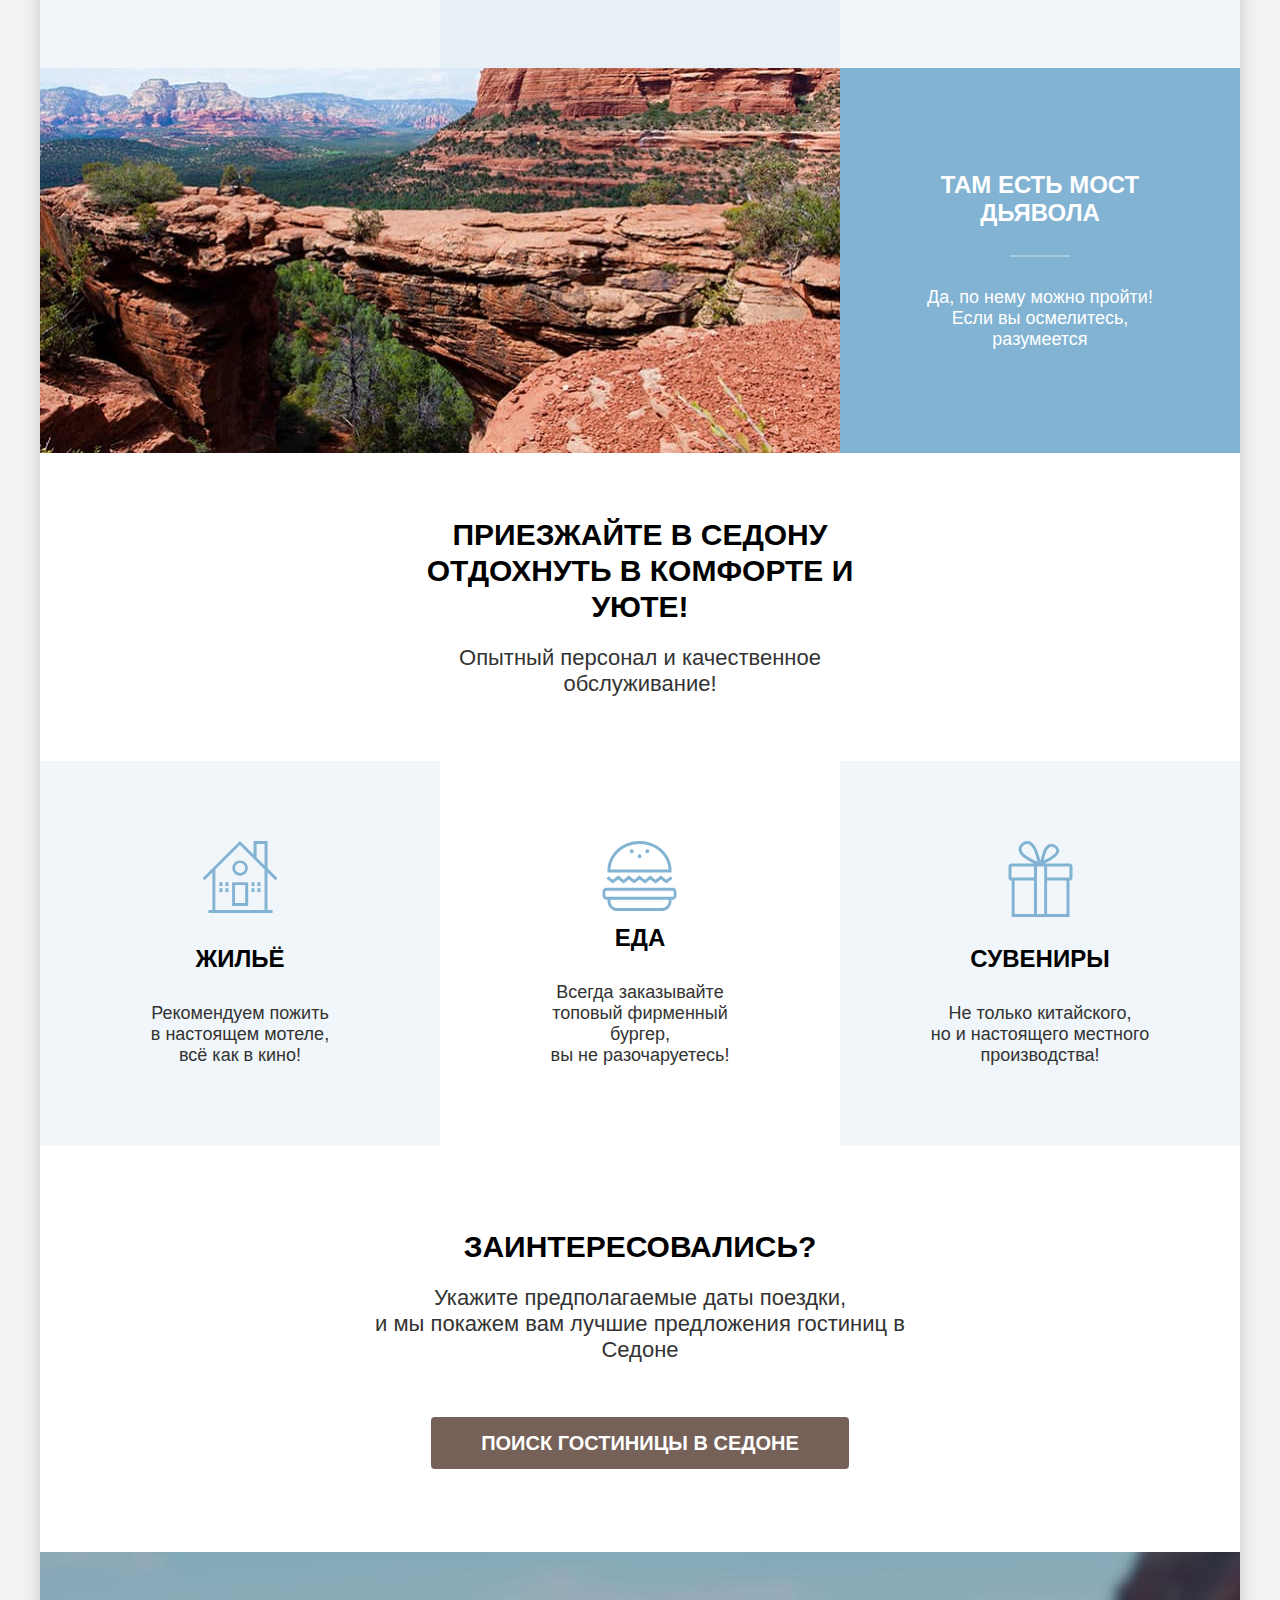
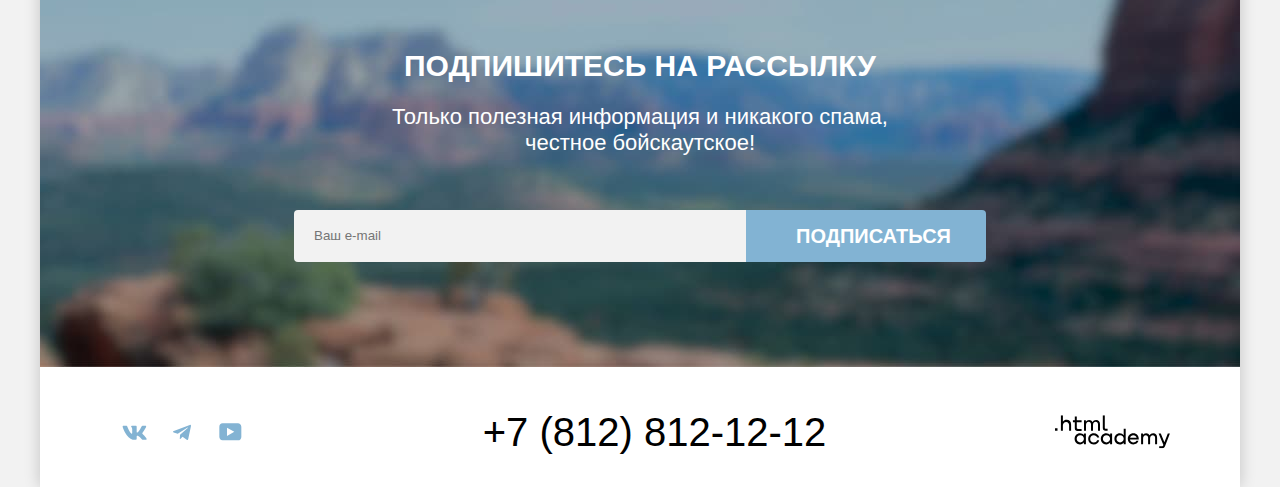
==== commit 749622b5: "Merge pull request #8 from PkMsk/master" ====
--- a/index.html
+++ b/index.html
@@ -26,16 +26,25 @@
           <ul class="navigation-list navigation-user">
             <li class="navigation-item">
               <button class="navigation-button" type="button">
+                <svg class="user-search-icon" aria-hidden="true" focusable="false" width="19" height="19" viewBox="0 0 19 19" xmlns="http://www.w3.org/2000/svg">
+                  <path d="M18.5 17.0083L14.8 13.3287C15.8 12.0359 16.5 10.3453 16.5 8.4558C16.5 4.08011 12.9 0.5 8.5 0.5C4.1 0.5 0.5 4.17956 0.5 8.55525C0.5 12.9309 4.1 16.511 8.5 16.511C10.3 16.511 12 15.9144 13.4 14.8204L17.1 18.5L18.5 17.0083ZM8.5 14.5221C5.2 14.5221 2.5 11.837 2.5 8.55525C2.5 5.27348 5.2 2.5884 8.5 2.5884C11.8 2.5884 14.5 5.27348 14.5 8.55525C14.5 11.837 11.8 14.5221 8.5 14.5221Z"/>
+                  </svg>
                 <span class="visually-hidden">Поиск</span>
               </button>
             </li>
-            <li class="navigation-item item-indent">
+            <li class="navigation-item">
               <a class="navigation-link" href="#">
+                <svg class="user-favorites-icon" aria-hidden="true" focusable="false" width="18" height="18" viewBox="0 0 18 18" xmlns="http://www.w3.org/2000/svg">
+                  <path d="M8.9 17C8.6 17 8.3 16.9 8.1 16.6C2.7 10.5 1.4 9.1 1.1 8.7C0.4 7.8 0 6.6 0 5.4C0 2.4 2.4 0 5.5 0C6.8 0 8 0.5 9 1.3C10 0.5 11.3 0 12.5 0C15.5 0 18 2.4 18 5.4C18 6.7 17.5 7.9 16.7 8.8L9.7 16.7C9.5 16.9 9.3 17 8.9 17ZM2.9 7.5C3.2 7.9 6.4 11.5 9 14.4L15.2 7.4C15.7 6.9 15.9 6.2 15.9 5.4C15.9 3.6 14.4 2.1 12.6 2.1C11.6 2.1 10.6 2.6 9.9 3.4C9.6 3.7 9.3 3.8 9 3.8C8.7 3.8 8.4 3.6 8.2 3.4C7.5 2.6 6.5 2.1 5.5 2.1C3.7 2.1 2.2 3.6 2.2 5.4C2.1 6.3 2.5 7 2.9 7.5C2.8 7.5 2.8 7.5 2.9 7.5Z"/>
+                </svg>
+                <span class="favorites-icon-counter">12</span>
                 <span class="visually-hidden">Избранное</span>
               </a>
             </li>
             <li class="navigation-item">
-              <button class="button" type="button">Хочу сюда!</button>
+              <div class="button-wrapper">
+                <button class="button" type="button">Хочу сюда!</button>
+              </div>
             </li>
           </ul>
         </nav>
@@ -66,13 +75,13 @@
             </li>
             <li class="advantages-item">
               <div class="content-columns">
-                <h3 class="advantages-item-title">Красивая дорога</h3>
+                <h3 class="advantages-item-title">Красивая<br> дорога</h3>
                 <p class="advantages-item-subtitle">Ехать в Седону из Лас-Вегаса совсем не скучно!</p>
               </div>
             </li>
             <li class="advantages-item">
               <div class="content-columns">
-                <h3 class="advantages-item-title">Мало туристов</h3>
+                <h3 class="advantages-item-title">Мало<br> туристов</h3>
                 <p class="advantages-item-subtitle">Большинство едет в Гранд Каньон и толпится там</p>
               </div>
             </li>
@@ -93,26 +102,26 @@
           <ul class="features-list">
             <li class="features-item">
               <h3 class="features-item-title">Жильё</h3>
-              <p class="features-item-subtitle">Рекомендуем пожить в настоящем мотеле, всё как в кино!</p>
+              <p class="features-item-subtitle">Рекомендуем пожить в&nbsp;настоящем мотеле,<br> всё как в кино!</p>
             </li>
             <li class="features-item">
               <h3 class="features-item-title">Еда</h3>
-              <p class="features-item-subtitle">Всегда заказывайте топовый фирменный бургер, вы не разочаруетесь!</p>
+              <p class="features-item-subtitle">Всегда заказывайте<br> топовый фирменный бургер,<br> вы не разочаруетесь!</p>
             </li>
             <li class="features-item">
               <h3 class="features-item-title">Сувениры</h3>
-              <p class="features-item-subtitle">Не только китайского, но и настоящего местного производства!</p>
+              <p class="features-item-subtitle">Не только китайского, но&nbsp;и&nbsp;настоящего местного производства!</p>
             </li>
           </ul>
         </section>
         <section class="search">
           <h2 class="section-title">Заинтересовались?</h2>
-          <p class="section-subtitle">Укажите предполагаемые даты поездки, и мы покажем вам лучшие предложения гостиниц в Седоне</p>
+          <p class="section-subtitle">Укажите предполагаемые даты поездки,<br> и&nbsp;мы покажем вам лучшие предложения гостиниц в Седоне</p>
           <button class="button search-button" type="button">Поиск гостиницы в Седоне</button>
         </section>
         <section class="subscription subscription-modified">
           <h2 class="section-title">Подпишитесь на рассылку</h2>
-          <p class="section-subtitle">Только полезная информация и никакого спама, честное бойскаутское!</p>
+          <p class="section-subtitle">Только полезная информация и никакого спама,<br> честное бойскаутское!</p>
           <form class="subscription-form form-wrapper" action="https://echo.htmlacademy.ru/" method="post">
             <label class="email-control">
               <input class="email-field" placeholder="Ваш e-mail" type="email" name="subscription-email" required>
@@ -125,24 +134,54 @@
       <footer class="page-footer">
         <ul class="social-list">
           <li class="social-list-item">
-            <a class="social-list-link social-list-vk" href="https://vk.com/htmlacademy" target="_blank">
+            <a class="social-list-link" href="https://vk.com/htmlacademy" target="_blank">
+              <svg class="social-list-icon" aria-hidden="true" focusable="false" width="25" height="15" viewBox="0 0 25 15" xmlns="http://www.w3.org/2000/svg">
+                <path fill-rule="evenodd" clip-rule="evenodd" d="M24.1164 1.80445C24.2824 1.25845 24.1164 0.856445 23.3214 0.856445H20.6964C20.0284 0.856445 19.7204 1.20345 19.5534 1.58645C19.5534 1.58645 18.2184 4.78245 16.3274 6.85845C15.7154 7.46045 15.4374 7.65145 15.1034 7.65145C14.9364 7.65145 14.6854 7.46045 14.6854 6.91345V1.80445C14.6854 1.14845 14.5014 0.856445 13.9454 0.856445H9.81738C9.40038 0.856445 9.14938 1.16045 9.14938 1.44945C9.14938 2.07045 10.0954 2.21445 10.1924 3.96245V7.76045C10.1924 8.59345 10.0394 8.74444 9.70538 8.74444C8.81538 8.74444 6.65038 5.53345 5.36538 1.85945C5.11638 1.14445 4.86438 0.856445 4.19338 0.856445H1.56638C0.816382 0.856445 0.666382 1.20345 0.666382 1.58645C0.666382 2.26845 1.55638 5.65645 4.81138 10.1374C6.98138 13.1974 10.0364 14.8564 12.8194 14.8564C14.4884 14.8564 14.6944 14.4884 14.6944 13.8534V11.5404C14.6944 10.8034 14.8524 10.6564 15.3814 10.6564C15.7714 10.6564 16.4384 10.8484 17.9964 12.3234C19.7764 14.0724 20.0694 14.8564 21.0714 14.8564H23.6964C24.4464 14.8564 24.8224 14.4884 24.6064 13.7604C24.3684 13.0364 23.5184 11.9854 22.3914 10.7384C21.7794 10.0284 20.8614 9.26345 20.5824 8.88045C20.1934 8.38945 20.3044 8.17044 20.5824 7.73345C20.5824 7.73345 23.7824 3.30745 24.1154 1.80445H24.1164Z"/>
+              </svg>
               <span class="visually-hidden">ВКонтакте</span>
             </a>
           </li>
           <li class="social-list-item">
-            <a class="social-list-link social-list-telegramm" href="https://t.me/htmlacademy" target="_blank">
+            <a class="social-list-link" href="https://t.me/htmlacademy" target="_blank">
+              <svg class="social-list-icon" aria-hidden="true" focusable="false" width="18" height="16" viewBox="0 0 18 16" xmlns="http://www.w3.org/2000/svg">
+                <path d="M16.785 0.955705L0.840489 7.1042C-0.247661 7.54126 -0.241365 8.14828 0.640845 8.41897L4.73445 9.69597L14.2058 3.72014C14.6537 3.44766 15.0629 3.59424 14.7265 3.89281L7.05283 10.8183H7.05103L7.05283 10.8192L6.77045 15.0387C7.18413 15.0387 7.36669 14.8489 7.59871 14.625L9.58705 12.6915L13.7229 15.7464C14.4855 16.1664 15.0332 15.9506 15.2229 15.0405L17.9379 2.2453C18.2158 1.13107 17.5126 0.626562 16.785 0.955705Z"/>
+              </svg>
               <span class="visually-hidden">Телеграмм</span>
             </a>
           </li>
           <li class="social-list-item">
-            <a class="social-list-link social-list-youtube" href="https://www.youtube.com/user/htmlacademyru" target="_blank">
+            <a class="social-list-link" href="https://www.youtube.com/user/htmlacademyru" target="_blank">
+              <svg  class="social-list-icon" aria-hidden="true" focusable="false" width="23" height="18" viewBox="0 0 23 18" xmlns="http://www.w3.org/2000/svg">
+                <path d="M18.9402 0.356445H3.50738C1.64668 0.356445 0.333252 1.9502 0.333252 3.75645V13.8502C0.333252 15.7627 1.64668 17.3564 3.50738 17.3564H19.1591C20.8009 17.3564 22.3333 15.7627 22.3333 13.9564V3.75645C22.1143 1.9502 20.8009 0.356445 18.9402 0.356445ZM7.99494 12.8939V4.81894L15.3283 8.85645L7.99494 12.8939Z"/>
+              </svg>
               <span class="visually-hidden">YouTube</span>
             </a>
           </li>
         </ul>
         <a class="footer-telephone-link" href="tel:+78128121212">+7 (812) 812-12-12</a>
         <a class="footer-logo" href="https://htmlacademy.ru/" target="_blank">
-          <img src="images/academy-logo.svg" width="115" height="33" alt="Логотип Академии.">
+          <svg class="footer-logo-icon" width="115" height="34" viewBox="0 0 115 34" xmlns="http://www.w3.org/2000/svg">
+            <g clip-path="url(#clip0_33515_1190)">
+            <path d="M0 13.2564V15.8564H2.5V13.2564H0Z"/>
+            <path d="M11.6 4.85645C10 4.85645 8.8 5.55645 8 6.55645H7.9V0.356445H5.9V15.8564H7.9V10.5564C7.9 8.45645 9.2 6.95645 11.2 6.95645C13 6.95645 14.1 8.35645 14.1 10.1564V15.8564H16.1V9.75644C16.2 6.75644 14.3 4.85645 11.6 4.85645Z"/>
+            <path d="M26.6 5.15645H21.8V1.45645H19.8V5.25645H17.9V7.25645H19.8V13.2564C19.8 14.9564 20.8 15.9564 22.5 15.9564H26.6V13.9564H22.9C22.2 13.9564 21.8 13.5564 21.8 12.8564V7.15645H26.6V5.15645Z"/>
+            <path d="M41.1 4.95645C39.5 4.95645 38.2 5.75645 37.6 7.05645H37.5C36.9 5.85645 35.7 4.95645 34.1 4.95645C32.7 4.95645 31.6 5.75645 31 6.75645H30.9V5.15645H29V15.7564H31V10.3564C31 8.35645 32 6.85645 33.6 6.85645C35.1 6.85645 36 7.85645 36 9.45645V15.7564H38V10.1564C38 7.75645 39.4 6.85645 40.6 6.85645C42.1 6.85645 43 7.85645 43 9.45645V15.7564H45V9.25644C45.1 6.75644 43.6 4.95645 41.1 4.95645Z"/>
+            <path d="M47.8 13.0564C47.8 14.7564 48.8 15.7564 50.6 15.7564H52.6V13.7564H50.9C50.2 13.7564 49.8 13.3564 49.8 12.6564V0.356445H47.8V13.0564Z"/>
+            <path d="M28.9 20.0564C28 18.9564 26.7 18.2564 25 18.2564C21.9 18.2564 19.6 20.5564 19.6 23.8564C19.6 27.1564 21.9 29.4564 25 29.4564C26.8 29.4564 28 28.6564 28.8 27.5564H28.9V29.1564H30.9V18.5564H28.9V20.0564ZM25.3 27.4564C23.1 27.4564 21.7 25.8564 21.7 23.8564C21.7 21.8564 23.1 20.2564 25.3 20.2564C27.5 20.2564 28.9 21.8564 28.9 23.8564C28.9 25.7564 27.5 27.4564 25.3 27.4564Z"/>
+            <path d="M44.2 22.3564C43.7 19.9564 41.6 18.2564 38.8 18.2564C35.4 18.2564 33.2 20.7564 33.2 23.8564C33.2 26.9564 35.4 29.4564 38.8 29.4564C41.6 29.4564 43.7 27.6564 44.2 25.2564H42.1C41.7 26.5564 40.4 27.5564 38.8 27.5564C36.6 27.5564 35.2 25.9564 35.2 23.9564C35.2 21.9564 36.6 20.3564 38.8 20.3564C40.4 20.3564 41.6 21.3564 42.1 22.5564H44.2V22.3564Z"/>
+            <path d="M55.1 20.0564C54.2 18.9564 52.9 18.2564 51.2 18.2564C48.1 18.2564 45.8 20.5564 45.8 23.8564C45.8 27.1564 48.1 29.4564 51.2 29.4564C53 29.4564 54.2 28.6564 55 27.5564H55.1V29.1564H57.1V18.5564H55.1V20.0564ZM51.5 27.4564C49.3 27.4564 47.9 25.8564 47.9 23.8564C47.9 21.8564 49.3 20.2564 51.5 20.2564C53.7 20.2564 55.1 21.8564 55.1 23.8564C55.1 25.7564 53.6 27.4564 51.5 27.4564Z"/>
+            <path d="M68.7 20.1564C67.8 19.0564 66.5 18.2564 64.8 18.2564C61.7 18.2564 59.4 20.5564 59.4 23.8564C59.4 27.1564 61.6 29.4564 64.8 29.4564C66.5 29.4564 67.8 28.6564 68.6 27.6564H68.7V29.1564H70.7V13.7564H68.7V20.1564ZM65.1 27.4564C62.9 27.4564 61.5 25.8564 61.5 23.8564C61.5 21.8564 62.9 20.2564 65.1 20.2564C67.3 20.2564 68.7 21.8564 68.7 23.8564C68.6 25.8564 67.2 27.4564 65.1 27.4564Z"/>
+            <path d="M78.3 18.2564C75 18.2564 72.8 20.7564 72.8 23.8564C72.8 26.8564 74.9 29.4564 78.3 29.4564C80.8 29.4564 82.8 28.1564 83.5 25.8564H81.4C80.9 26.8564 79.8 27.4564 78.4 27.4564C76.5 27.4564 75.1 26.1564 75 24.5564H83.8C84 20.9564 81.8 18.2564 78.3 18.2564ZM78.3 20.1564C80 20.1564 81.3 21.1564 81.6 22.7564H75.1C75.4 21.2564 76.6 20.1564 78.3 20.1564Z"/>
+            <path d="M98.2 18.2564C96.6 18.2564 95.3 19.0564 94.6 20.2564H94.5C93.9 19.0564 92.7 18.2564 91.1 18.2564C89.7 18.2564 88.6 18.9564 88 20.0564V18.5564H86.1V29.1564H88.1V23.7564C88.1 21.7564 89.1 20.3564 90.7 20.2564C92.2 20.2564 93.1 21.2564 93.1 22.8564V29.1564H95.1V23.5564C95.1 21.1564 96.5 20.2564 97.7 20.2564C99.2 20.2564 100.1 21.2564 100.1 22.8564V29.1564H102.1V22.6564C102.2 20.0564 100.7 18.2564 98.2 18.2564Z"/>
+            <path d="M109.4 27.3564L105.8 18.4564H103.6L108.4 30.0564C108.1 30.9564 107.7 31.2564 106.7 31.2564H104.2V33.2564H106.7C108.5 33.2564 109.5 32.4564 110.2 30.6564L114.9 18.4564H112.8L109.4 27.3564Z"/>
+            </g>
+            <defs>
+            <clipPath id="clip0_33515_1190">
+            <rect width="115" height="33" fill="white" transform="translate(0 0.356445)"/>
+            </clipPath>
+            </defs>
+            </svg>
+          <span class="visually-hidden">Логотип HTML Академии</span>
         </a>
       </footer>
     </div>
--- a/styles/styles.css
+++ b/styles/styles.css
@@ -83,15 +83,35 @@
   color: #FFFFFF;
   border: 0;
   padding: 8px 34px;
+  cursor: pointer;
+}
+
+.button:hover {
+  background-color: #615048;
+}
+
+.button:focus {
+  background-color: #615048;
+}
+
+.button:active {
+  background-color: #756157;
+  color: rgba(255, 255, 255, 0.3);
+}
+
+.button:disabled {
+  background-color: #E5E5E5;
 }
 
 .navigation-button {
-  border: 0;
+  display: inline-block;
+  cursor: pointer;
+  position: relative;
+  border: none;
   padding: 0;
   width: 44px;
   height: 64px;
   background-color: #FFFFFF;
-  background: url("../images/icon-search.svg") center no-repeat;
 }
 
 .search-button {
@@ -105,7 +125,19 @@
 .apply-button {
   background-color: #82B3D3;
   padding: 8px 50px;
-
+}
+
+.button.apply-button:hover {
+  background-color: #68A2CA;
+}
+
+.button.apply-button:focus {
+  background-color: #68A2CA;
+}
+
+.button.apply-button:active {
+  background-color: #82B3D3;
+  color: rgba(255, 255, 255, 0.3);
 }
 
 .reset-button {
@@ -113,6 +145,20 @@
   padding: 8px 58px;
 }
 
+.button.reset-button:hover {
+  background-color: transparent;
+  color: rgba(255, 255, 255, 0.6);
+}
+
+.button.reset-button:focus {
+  background-color: transparent;
+  color: #FFFFFF;
+}
+
+.button.reset-button:active {
+  color: rgba(255, 255, 255, 0.3);
+}
+
 .more-button {
   text-decoration: none;
   padding: 8px 26px;
@@ -123,9 +169,35 @@
   padding: 8px 20px;
 }
 
+.button.favorites-button:hover {
+  background-color: #68A2CA;
+}
+
+.button.favorites-button:focus {
+  background-color: #68A2CA;
+}
+
+.button.favorites-button:active {
+  background-color: #82B3D3;
+  color: rgba(255, 255, 255, 0.3);
+}
+
 .favorites-added-button {
   background-color: #7DB54F;
   padding: 8px 18px;
+}
+
+.button.favorites-added-button:hover {
+  background-color: #6C9E42;
+}
+
+.button.favorites-added-button:focus {
+  background-color: #6C9E42;
+}
+
+.button.favorites-added-button:active {
+  background-color: #7DB54F;
+  color: rgba(255, 255, 255, 0.3);
 }
 
 .subscription-button {
@@ -141,6 +213,24 @@
   border: 0;
   padding: 8px 50px;
   border-radius: 0 4px 4px 0;
+  cursor: pointer;
+}
+
+.subscription-button:hover {
+  background-color: #68A2CA;
+}
+
+.subscription-button:focus {
+  background-color: #68A2CA;
+}
+
+.subscription-button:active {
+  background-color: #82B3D3;
+  color: rgba(255, 255, 255, 0.3);
+}
+
+.subscription-button:disabled {
+  background-color: #E5E5E5
 }
 
 /* Главная */
@@ -164,7 +254,6 @@
 .navigation {
   display: flex;
 }
-
 
 .navigation-list {
   display: flex;
@@ -187,21 +276,106 @@
   text-decoration: none;
 }
 
+
+.navigation-link-current {
+  text-decoration: underline;
+  text-decoration-color:#756257;
+  text-underline-offset: 18px;
+  text-decoration-thickness: 2px;
+  text-underline-position: under;
+}
+
+.navigation-link:hover[href] {
+  color: #756157;
+}
+
+.navigation-link:focus[href] {
+  color: #756157;
+}
+
+.navigation-link:active[href] {
+ color: rgba(117, 97, 87, 0.3);
+}
+
 .navigation-user {
   max-width: 352px;
   flex-wrap: wrap;
   justify-content: flex-end;
+  align-items: start;
+}
+
+.user-search-icon {
+  position: absolute;
+  top: 0;
+  right: 0;
+  bottom: 0;
+  left: 0;
+  margin: auto;
+  fill: #000000;
+}
+
+.navigation-button:hover .user-search-icon {
+  fill: #756157;
+}
+
+.navigation-button:focus .user-search-icon {
+  fill: #756157;
+}
+
+.navigation-button:active .user-search-icon {
+  fill: rgba(117, 97, 87, 0.3);
 }
 
 .navigation-user .navigation-link {
   display: block;
   width: 44px;
   height: 64px;
-  background: url("../images/icon-favorites.svg") center no-repeat;
-}
-
-.item-indent {
+  position: relative;
   margin-right: 20px;
+}
+
+.user-favorites-icon {
+  position: absolute;
+  top: 0;
+  right: 0;
+  bottom: 0;
+  left: 0;
+  margin: auto;
+  fill: #000000;
+}
+
+.favorites-icon-counter {
+  position: absolute;
+  content: "";
+  width: 20px;
+  height: 20px;
+  font-size: 10px;
+  line-height: 10px;
+  font-weight: 400;
+  color: #FFFFFF;
+  padding: 5px;
+  top: 11px;
+  right: 4px;
+  border-radius: 50%;
+  background-color: #7DB54F;
+}
+
+.navigation-link:hover .user-favorites-icon {
+  fill: #756157;
+}
+
+.navigation-link:focus .user-favorites-icon {
+  fill: #756157;
+}
+
+.navigation-link:active .user-favorites-icon {
+  fill: rgba(117, 97, 87, 0.3);
+}
+
+.button-wrapper {
+  min-height: 64px;
+  display: flex;
+  align-items: center;
 }
 
 .hero {
@@ -252,32 +426,61 @@
 }
 
 .advantages-list {
+  display: grid;
+  grid-template-columns: repeat(3, 400px);
   text-align: center;
   list-style: none;
   margin: 0;
   padding: 0;
+}
+
+.advantages-item {
+  min-height: 385px;
+  background-color: rgba(131, 179, 211, 0.2);
+}
+
+.advantages-item-modified {
+  grid-column: 1 / -1;
   display: flex;
   flex-wrap: wrap;
-}
-
-.advantages-item {
-  width: 400px;
-  background-color: rgba(131, 179, 211, 0.2);
-}
-
-.advantages-item-modified {
   width: 100%;
-  display: flex;
-  flex-wrap: wrap;
+}
+
+.advantages-item-reverse {
+  flex-direction: row-reverse;
 }
 
 .content-columns {
+  display: flex;
+  flex-direction: column;
+  justify-content: center;
   width: 400px;
   min-height: 385px;
   padding: 50px 82px;
-  display: flex;
-  flex-direction: column;
-  justify-content: center;
+}
+
+.advantages-item-title {
+  margin: 0;
+  margin-bottom: 60px;
+  position: relative;
+}
+
+.advantages-item-title::after {
+  content: "";
+  position: absolute;
+  width: 60px;
+  left: 50%;
+  bottom: -30px;
+  transform: translate(-50%, 0);
+  border-bottom: 2px solid rgba(0, 0, 0, 0.30);
+}
+
+.advantages-item-modified .advantages-item-title::after {
+  border-color: rgba(255, 255, 255, 0.30);
+}
+
+.advantages-item-subtitle {
+  margin: 0;
 }
 
 .advantages-image {
@@ -309,11 +512,6 @@
 
 .advantages-item-modified .advantages-item-title {
   color: #FFFFFF;
-  margin: 0;
-}
-
-.advantages-item-reverse {
-  flex-direction: row-reverse;
 }
 
 .features {
@@ -341,7 +539,35 @@
 .features-item {
   width: 400px;
   min-height: 385px;
-  padding: 183px 85px 81px;
+  padding: 80px 85px;
+  position: relative;
+  display: flex;
+  flex-direction: column;
+  justify-content: end;
+}
+
+.features-item::after {
+  content:"";
+  position: absolute;
+  width: 76px;
+  height: 76px;
+  top: 80px;
+  left: 50%;
+  transform: translate(-50%, 0);
+  margin-bottom: 30px;
+  background-repeat: no-repeat;
+}
+
+.features-item:nth-child(1)::after {
+  background-image: url("../images/icon-house.svg");
+}
+
+.features-item:nth-child(2)::after {
+  background-image: url("../images/icon-food.svg");
+}
+
+.features-item:nth-child(3)::after {
+  background-image: url("../images/icon-souvenier.svg");
 }
 
 .features-item:nth-child(odd) {
@@ -354,6 +580,12 @@
   font-weight: 700;
   color: #000000;
   text-transform: uppercase;
+  margin-top: 0;
+  margin-bottom: 30px;
+}
+
+.features-item-subtitle {
+  margin: 0;
 }
 
 .search {
@@ -375,8 +607,11 @@
 
 .subscription {
   min-height: 415px;
-  padding: 96px 258px 104px;
+  padding: 50px 258px 60px;
   text-align: center;
+  display: flex;
+  flex-direction: column;
+  justify-content: center;
 }
 
 .subscription .section-title {
@@ -436,18 +671,29 @@
   display: block;
   width: 48px;
   height: 40px;
-}
-
-.social-list-vk {
-  background: url("../images/icon-vk.svg") center no-repeat;
-}
-
-.social-list-telegramm {
-  background: url(../images/icon-telegram.svg) center no-repeat;
-}
-
-.social-list-youtube {
-  background: url("../images/icon-youtube.svg") center no-repeat;
+  position: relative;
+}
+
+.social-list-icon {
+  position: absolute;
+  top: 0;
+  right: 0;
+  bottom: 0;
+  left: 0;
+  margin: auto;
+  fill: #83B3D3;
+}
+
+.social-list-link:hover .social-list-icon {
+  fill: #68A2CA;
+}
+
+.social-list-link:focus .social-list-icon {
+  fill: #68A2CA;
+}
+
+.social-list-link:active .social-list-icon {
+  fill: rgba(104, 162, 202, 0.3);
 }
 
 .footer-telephone-link {
@@ -459,9 +705,40 @@
   text-align: center;
 }
 
+.footer-telephone-link:hover {
+  color: #756157;
+}
+
+.footer-telephone-link:focus {
+  color: #756157;
+}
+
+.footer-telephone-link:active {
+  color: rgba(117, 97, 87, 0.3);
+}
+
 .footer-logo {
-  display: inline-block;
-}
+  display: flex;
+  align-items: center;
+}
+
+.footer-logo-icon {
+  fill: #000000;
+}
+
+.footer-logo:hover .footer-logo-icon {
+  fill: #756157;
+}
+
+.footer-logo:focus .footer-logo-icon {
+  fill: #756157;
+}
+
+.footer-logo:active .footer-logo-icon {
+  fill: rgba(117, 97, 87, 0.3);
+}
+
+/*Гостиницы */
 
 .header-filter-wrap {
   min-height: 412px;
@@ -469,13 +746,9 @@
   background-size: cover;
   background-color: rgba(56, 155, 221, 0.3);
   color: #FFFFFF;
-}
-
-/*Гостиницы */
-
-.header-filter-wrap {
   padding: 35px 70px 70px;
 }
+
 
 .catalog-title {
   font-size: 60px;
@@ -495,11 +768,40 @@
   align-items: center;
 }
 
+.breadcrumbs-item {
+  position: relative;
+  display: flex;
+  align-items: center;
+}
+
+.breadcrumbs-item:not(:last-child):after {
+  position: absolute;
+  content: "";
+  width: 7px;
+  height: 10px;
+  right: -18px;
+  top: 50%;
+  transform: translate(0, -50%);
+  background: url("../images/breadcrumbs-icon.svg") no-repeat;
+}
+
 .breadcrumbs-link {
   font-size: 16px;
   font-weight: 400;
   color: #FFFFFF;
   text-decoration: none;
+}
+
+.breadcrumbs-link:hover[href] {
+  color: rgba(255, 255, 255, 0.6);
+}
+
+.breadcrumbs-link:focus[href] {
+  color: #FFFFFF;
+}
+
+.breadcrumbs-link:active[href] {
+  color: rgba(255, 255, 255, 0.3);
 }
 
 .breadcrumbs-link-home {
@@ -508,6 +810,19 @@
   height: 15px;
   background: url("../images/icon-home.svg") center no-repeat;
 }
+
+.breadcrumbs-link-home:hover {
+  opacity: 0.6;
+}
+
+.breadcrumbs-link-home:focus {
+  opacity: 1;
+}
+
+.breadcrumbs-link-home:active {
+  opacity: 0.3;
+}
+
 
 .catalog-filter {
   display: flex;
@@ -616,6 +931,14 @@
   border-radius: 4px;
 }
 
+.display-button:hover {
+  border-color: #000000;
+}
+
+.display-button:active {
+  border-color: #000000;
+}
+
 .display-button-active {
   border-color: #000;
 }
@@ -633,34 +956,50 @@
 }
 
 .hotel-list {
-  display: flex;
-  flex-wrap: wrap;
+  display: grid;
+  grid-template-columns: repeat(3, 340px);
+  gap: 20px;
   list-style: none;
   margin: 0;
   padding: 0;
-  gap: 20px;
-  margin-bottom: 80px;
+  border-bottom: 1px solid #E6E6E6;
+  padding-bottom: 40px;
+  margin-bottom: 40px;
 }
 
 .hotel-card {
-  width: 340px;
+  display: grid;
+  grid-template-columns: repeat(2, 140px);
+  grid-template-rows: min-content 1fr;
+  align-items: start;
+  row-gap: 16px;
+  column-gap: 20px;
   min-height: 438px;
   padding: 20px;
   border: 1px solid #E6E6E6;
   border-radius: 4px;
-
 }
 
 .hotel-card-link {
+  grid-column: 1 / -1;
   display: block;
   color: #000000;
   text-decoration: none;
-  margin-bottom: 16px;
+}
+
+.hotel-card-link-image {
+  height: 212px;
 }
 
 .hotel-card-image {
   display: block;
-  margin-bottom: 16px;
+  object-fit: cover;
+  width: 100%;
+  height: 100%;
+}
+
+.hotel-price {
+  justify-self: end;
 }
 
 .hotel-card-title {
@@ -670,42 +1009,22 @@
   margin: 0;
 }
 
-.hotel-card-price {
-  display: flex;
-  justify-content: space-between;
-  margin: 0;
-  margin-bottom: 16px;
-}
-
-.card-buttons-wrapper {
-  display: flex;
-  gap: 20px;
-  margin-bottom: 16px;
-}
-
-.rating-wrapper {
-  display: flex;
-  gap: 20px;
-  align-items: center;
-}
-
 .star-rating {
   display: flex;
-  width: 140px;
   gap: 6px;
 }
 
 .star-image {
   display: inline-block;
+  align-items: center;
   width: 18px;
-  height: 17px;
+  height: 37px;
   background: url("../images/icon-star.svg") center no-repeat;
 }
 
 .hotel-card-rating {
-  display: flex;
-  min-width: 140px;
-  padding: 9px 22px 8px 23px;
+  padding: 9px 10px 8px 10px;
+  text-align: center;
   background-color: #F2F2F2;
   border-radius: 4px;
   font-size: 16px;
@@ -744,6 +1063,19 @@
   padding: 0 10px;
 }
 
+.pagination-link:hover {
+  background-color: #68A2CA;
+}
+
+.pagination-link:focus {
+  background-color: #68A2CA;
+}
+
+.pagination-link:active {
+  background-color: #82B3D3;
+  color: rgba(255, 255, 255, 0.3);
+}
+
 .pagination-separator {
   display: flex;
   justify-content: center;
@@ -753,7 +1085,7 @@
   margin: 0 8px;
 }
 
-.pagination-current {
+.pagination-link.pagination-current {
   background-color: #F2F2F2;
   color: #000000;
 }
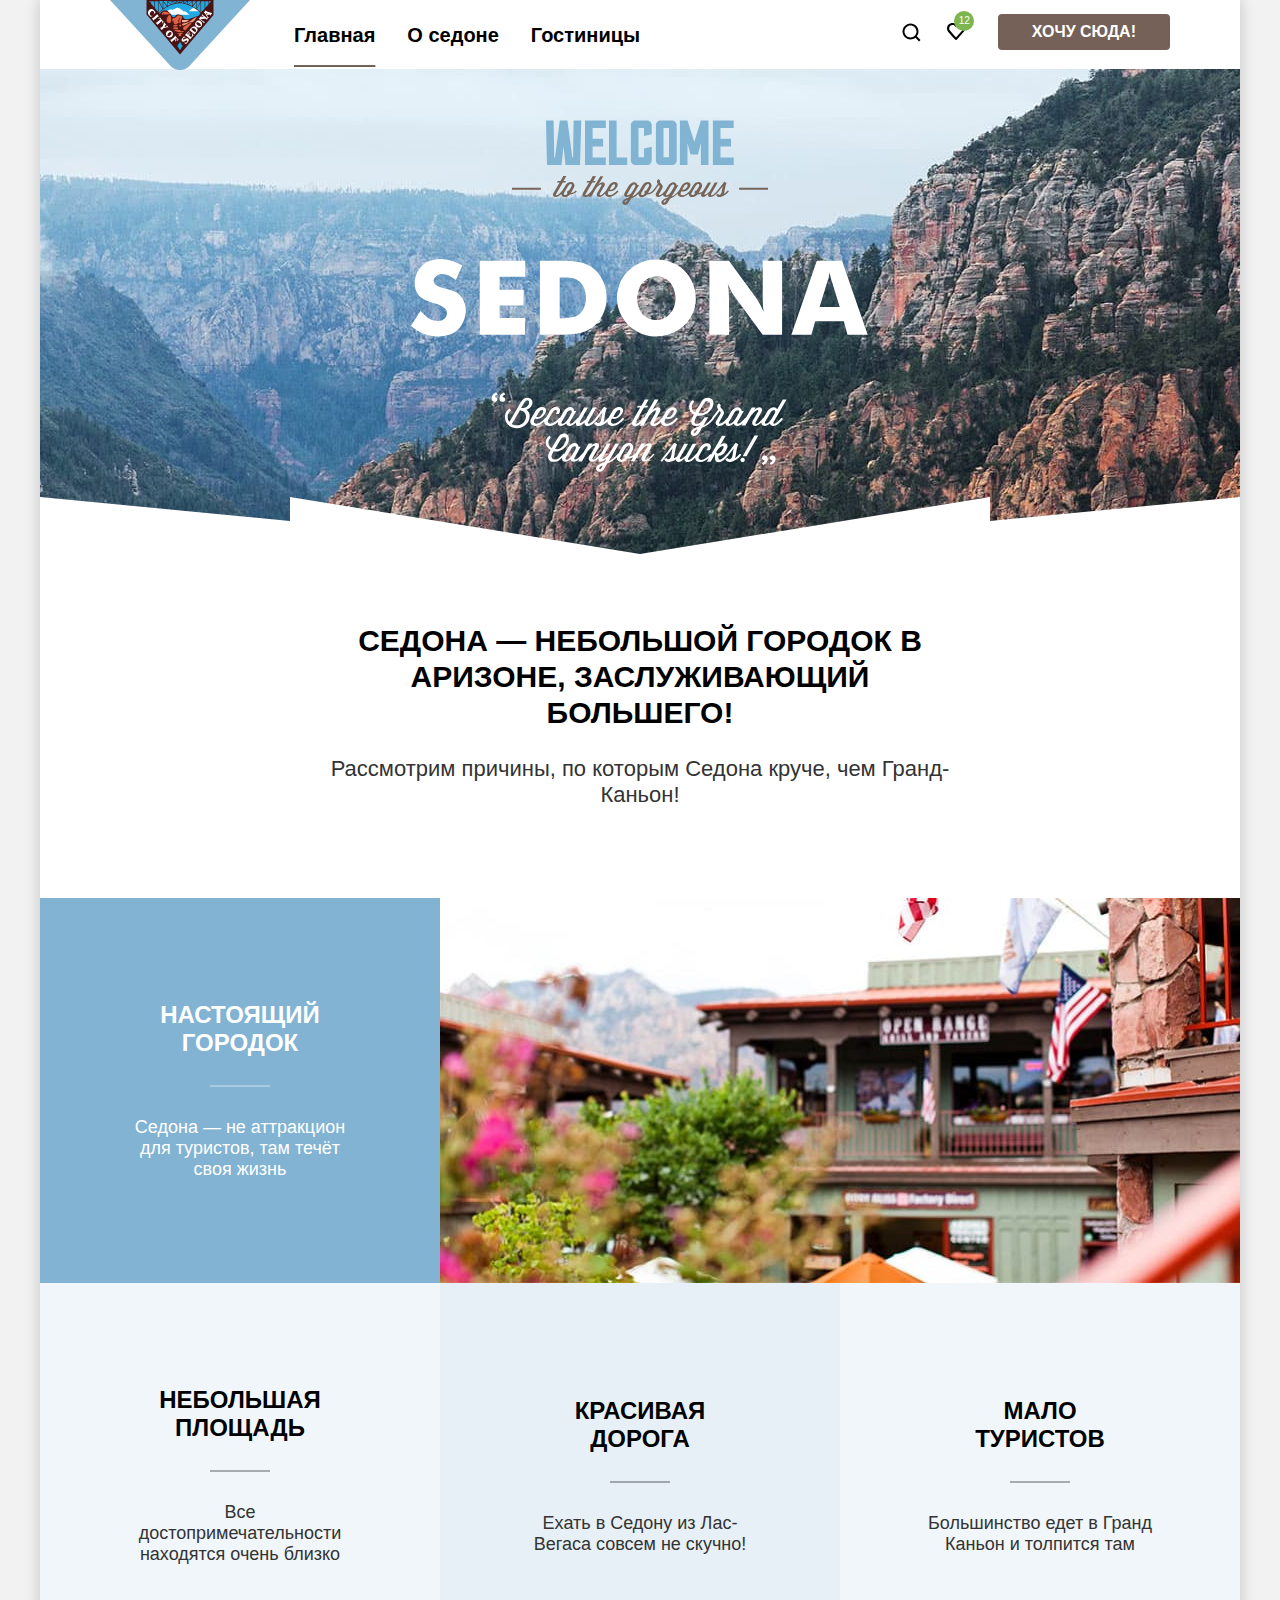
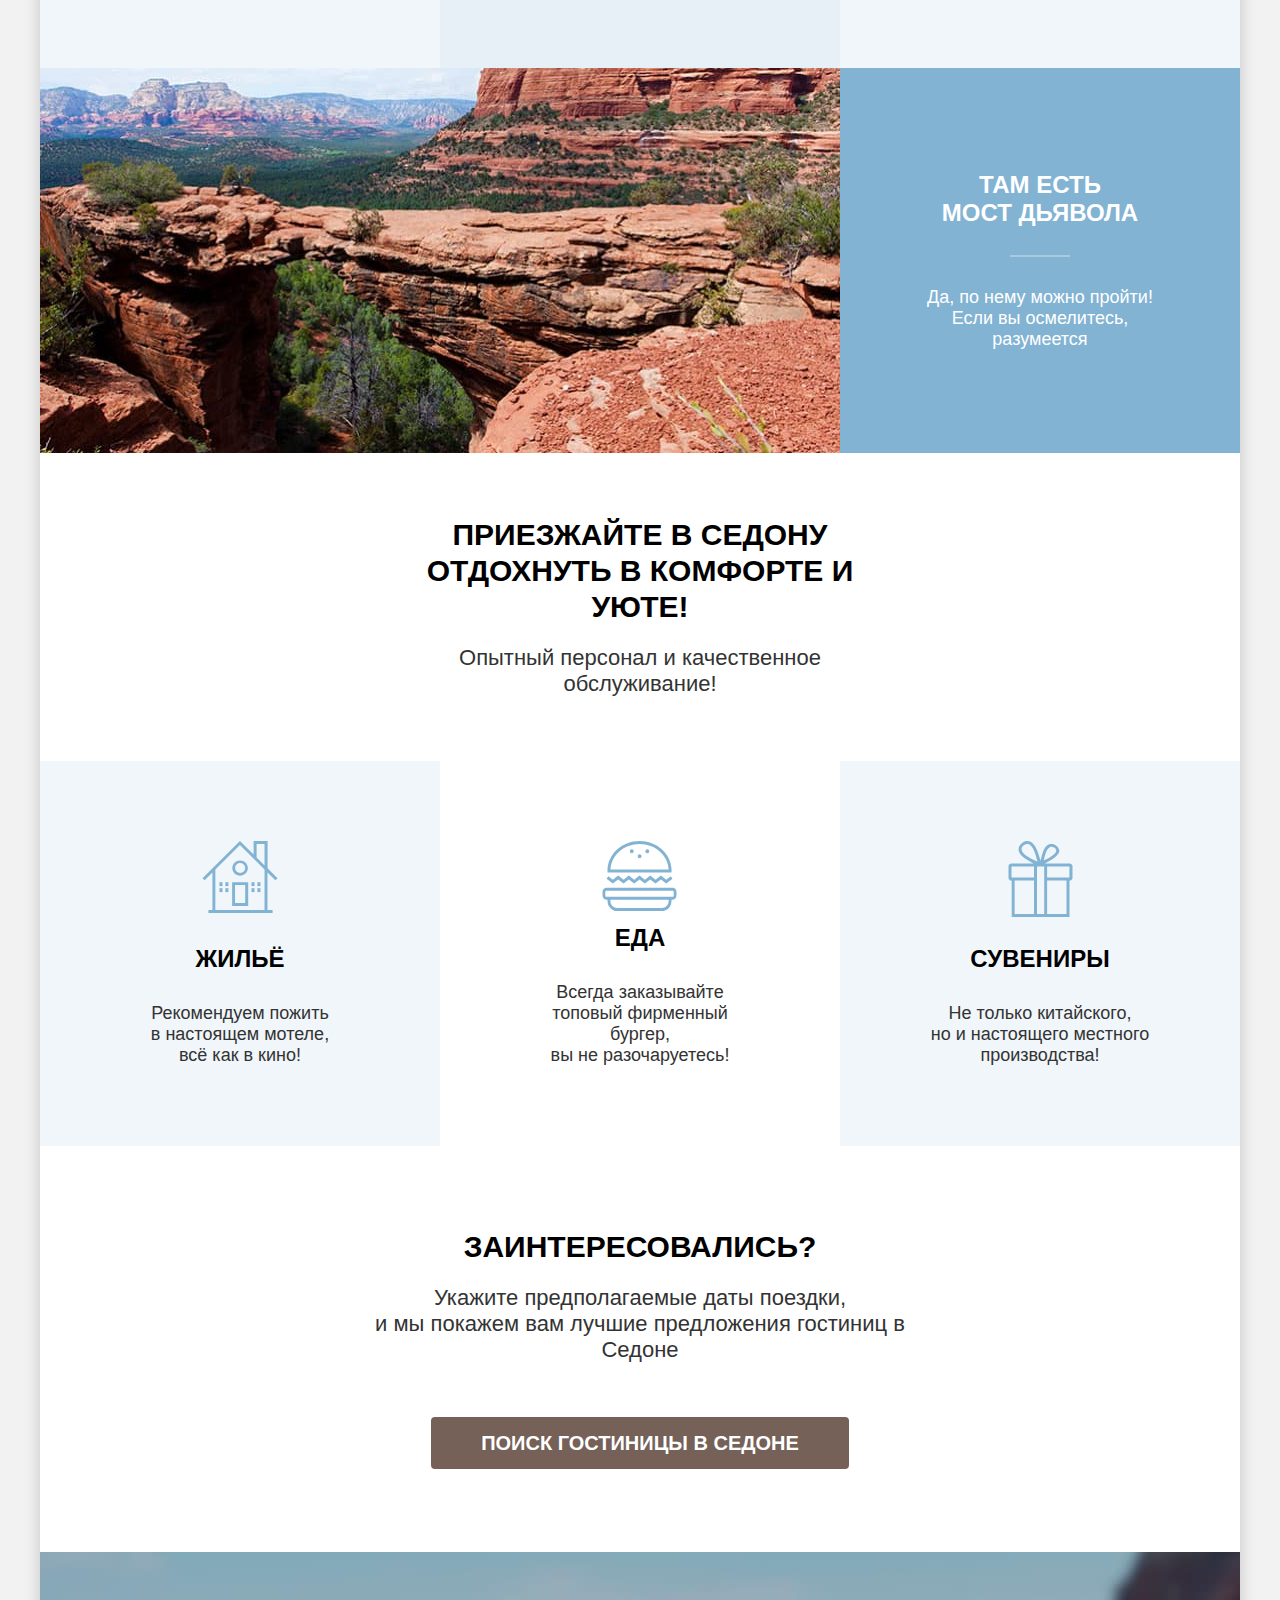
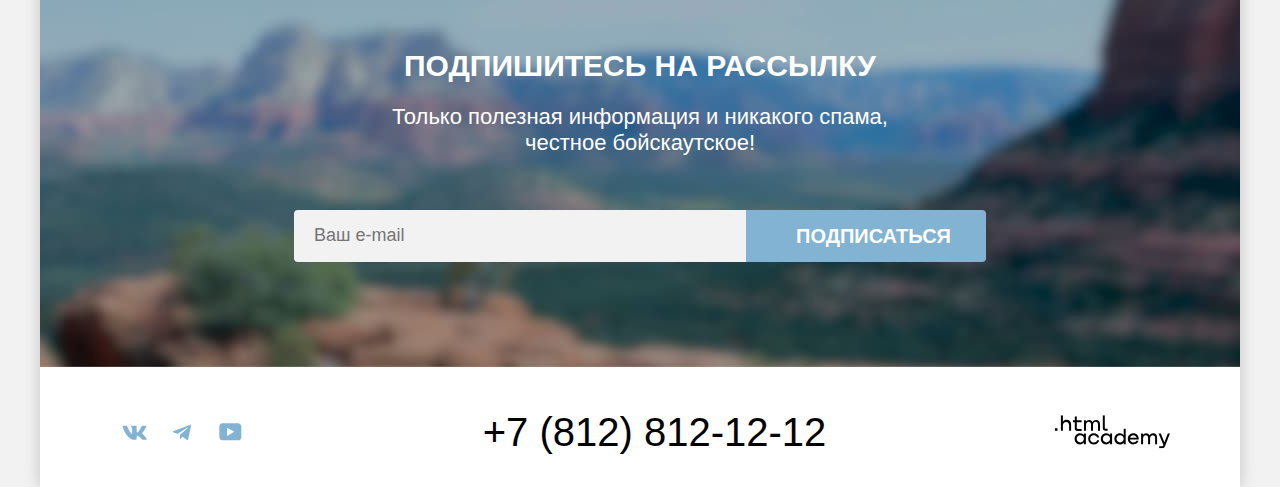
==== commit feb8834a: "Добавляет модальное окно" ====
--- a/index.html
+++ b/index.html
@@ -3,6 +3,7 @@
   <head>
     <meta charset="utf-8">
     <title>Городок Седона</title>
+    <link rel="icon" href="favicon.ico">
     <link rel="stylesheet" href="styles/styles.css">
   </head>
   <body>
@@ -87,7 +88,7 @@
             </li>
             <li class="advantages-item advantages-item-modified advantages-item-reverse">
               <div class="content-columns">
-                <h3 class="advantages-item-title">Там есть мост дьявола</h3>
+                <h3 class="advantages-item-title">Там есть<br> мост дьявола</h3>
                 <p class="advantages-item-subtitle">Да, по нему можно пройти! Если вы осмелитесь, разумеется</p>
               </div>
               <img class="advantages-image" src="images/devils-bridge.jpg" width="800" height="385" alt="Мост дьявола в каньоне.">
@@ -185,5 +186,69 @@
         </a>
       </footer>
     </div>
+    <div class="modal-container modal-container-off">
+      <div class="modal modal-search">
+        <button class="modal-close-button" type="button">
+          <span class="visually-hidden">Закрыть</span>
+        </button>
+        <section class="modal-content">
+          <h2 class="modal-title">Поиск гостиницы в Седоне</h2>
+        </section>
+        <form class="search-form" action="https://echo.htmlacademy.ru/" method="post">
+          <label class="search-control search-control-date">
+            <span class="search-control-text">Дата Заезда:</span>
+            <input type="text" class="search-form-field" name="arrival-date" value="27 апреля 2020" placeholder="Укажите дату">
+            <span class="search-control-tip search-control-tip-error">Мы не можем отправить вас в прошлое.</span>
+          </label>
+          <label class="search-control search-control-date">
+            <span class="search-control-text">Дата Выезда:</span>
+            <input type="text" class="search-form-field" name="departure-date" value="1 сентября 2023" placeholder="Укажите дату">
+            <span class="search-control-tip">На эти даты есть свободные номера. Пока есть.</span>
+          </label>
+          <div class="search-control-wrapper">
+            <label class="search-control search-control-person">
+              <span class="search-control-text search-control-text-adult">Взрослые:</span>
+              <input type="number" class="search-form-field" name="adult-qty" value="2" min="0" max="10">
+              <button class="qty-button qty-button-less" type="button">
+                <svg class="qty-button-icon" width="14" height="2" viewBox="0 0 14 2" xmlns="http://www.w3.org/2000/svg">
+                  <path d="M0 0L0 2L14 2V0L0 0Z"/>
+                </svg>
+                <span class="visually-hidden">Уменьшить количество</span>
+              </button>
+              <button class="qty-button qty-button-more" type="button">
+                <svg class="qty-button-icon" width="14" height="14" viewBox="0 0 14 14" xmlns="http://www.w3.org/2000/svg">
+                  <path d="M14 6H8V0H6V6H0V8H6V14H8V8H14V6Z"/>
+                </svg>
+                <span class="visually-hidden">Увеличить количество</span>
+              </button>
+            </label>
+            <label class="search-control search-control-person">
+              <span class="search-control-text search-control-text-children">Дети:
+                <span class="tooltip">
+                  <button class="tooltip-toggle" type="button" aria-labelledby="tooltip-label-person"></button>
+                  <span class="tooltip-text" role="tooltip" id="tooltip-label-person">
+                    Укажите количество детей, которые будут с вами, возраст которых от 6 до 18 лет. Дети до 6 лет размещаются бесплатно.
+                  </span>
+                </span>
+              </span>
+              <input type="number" class="search-form-field search-form-field-children" name="children-qty" value="2" min="0" max="10">
+              <button class="qty-button qty-button-less" type="button">
+                <svg class="qty-button-icon" width="14" height="2" viewBox="0 0 14 2" xmlns="http://www.w3.org/2000/svg">
+                  <path d="M0 0L0 2L14 2V0L0 0Z"/>
+                </svg>
+                <span class="visually-hidden">Уменьшить количество</span>
+              </button>
+              <button class="qty-button qty-button-more" type="button">
+                <svg class="qty-button-icon" width="14" height="14" viewBox="0 0 14 14" xmlns="http://www.w3.org/2000/svg">
+                  <path d="M14 6H8V0H6V6H0V8H6V14H8V8H14V6Z"/>
+                </svg>
+                <span class="visually-hidden">Увеличить количество</span>
+              </button>
+            </label>
+          </div>
+          <button class="modal-search-button" type="submit">Найти</button>
+        </form>
+      </div>
+    </div>
   </body>
 </html>
--- a/styles/styles.css
+++ b/styles/styles.css
@@ -641,16 +641,25 @@
 .email-field {
   border: none;
   width: 452px;
-  padding-right: 10px;
-  padding-left: 20px;
+  padding: 12px 20px;
   height: 52px;
-  font-family: inherit;
+  font: inherit;
   line-height: 24px;
   font-weight: 400;
   background-color:#F2F2F2;
   border-radius: 4px 0 0 4px;
 }
-
+.email-field:hover {
+  background-color: #E6E6E6;
+}
+
+.email-field:focus {
+  background-color: #E6E6E6;
+}
+
+.email-field:disabled {
+  background-color: rgba(255, 255, 255, 0.6);
+}
 
 .page-footer {
   display: flex;
@@ -738,6 +747,275 @@
   fill: rgba(117, 97, 87, 0.3);
 }
 
+.modal-container {
+  position: fixed;
+  top: 0;
+  left: 0;
+  display: flex;
+  width: 100%;
+  height: 100%;
+  background-color: rgba(242, 242, 242, 0.8);
+}
+
+.modal-container-off {
+  display: none;
+}
+
+.modal {
+  position: relative;
+  margin: auto;
+  padding: 64px 70px;
+  background-color: #FFFFFF;
+  border-radius: 30px;
+  box-shadow: 0 25px 50px 0;
+}
+
+
+.modal-search {
+  width: 717px;
+}
+
+.modal-close-button {
+  position: absolute;
+  top: 64px;
+  right: 52px;
+  width: 52px;
+  height: 52px;
+  padding: 0;
+  border: 0;
+  background-color: #F2F2F2;
+  border-radius: 50%;
+  background-image: url("../images/icon-close.svg");
+  background-repeat: no-repeat;
+  background-position: center;
+  cursor: pointer;
+}
+
+.modal-close-button:hover,
+.modal-close-button:focus {
+  background-color: #E6E6E6;
+}
+
+.modal-close-button:active {
+  opacity: 0.6;
+}
+
+.modal-title {
+  margin: 0;
+  margin-bottom: 64px;
+  font-family: "PT Sans", sans-serif;
+  font-size: 30px;
+  line-height: 36px;
+  font-style: normal;
+  font-weight: 700;
+  color: #000000;
+  text-transform: uppercase;
+}
+
+.search-control {
+  display: flex;
+  align-items: center;
+  flex-wrap: wrap;
+  font-size: 20px;
+  line-height: 24px;
+  font-weight: 700;
+  position: relative;
+}
+
+.search-form-field {
+  font: inherit;
+  font-size: 18px;
+  border: none;
+  padding: 12px 20px;
+  background-color: #F2F2F2;
+  border-radius: 4px;
+}
+
+.search-form-field:hover,
+.search-form-field:focus {
+  background-color: #E6E6E6;
+}
+
+.search-control-date .search-form-field {
+  width: 440px;
+  margin-bottom: 4px;
+  background-image: url(../images/icon-calendar.svg);
+  background-repeat: no-repeat;
+  background-position: right 20px center;
+  appearance: textfield;
+}
+
+.search-form-field::-webkit-outer-spin-button,
+.search-form-field::-webkit-inner-spin-button {
+  appearance: none;
+}
+
+.search-control-date .search-control-text {
+  width: 137px;
+}
+
+.search-control-tip {
+  width: 100%;
+  padding-left: 157px;
+  padding-right: 20px;
+  font-size: 16px;
+  line-height: 21px;
+  font-weight: 400;
+  color: #333333;
+  margin-bottom: 23px;
+}
+
+.search-control-tip-error {
+  color: #FF5757;
+}
+
+.search-control-person .search-control-text-adult {
+  width: 91px;
+}
+
+.search-control-person .search-control-text-children {
+  width: 49px;
+  display: inline-block;
+}
+
+.search-control-person .search-form-field {
+  width: 110px;
+  margin-left: 46px;
+  text-align: center;
+}
+
+.search-control-person .search-form-field-children {
+  margin-left: 82px;
+}
+
+.qty-button {
+  width: 40px;
+  height: 48px;
+  border: none;
+  background-color: transparent;
+  padding: 0;
+  position: absolute;
+  cursor: pointer;
+}
+
+.qty-button:hover .qty-button-icon,
+.qty-button:focus .qty-button-icon {
+  fill: #000000;
+}
+
+.qty-button:active .qty-button-icon {
+  fill: rgba(117, 97, 87, 0.6);
+}
+
+.qty-button-less {
+  top: 0;
+  right: 71px;
+}
+
+.qty-button-more {
+  top: 0;
+  right: 0;
+}
+
+.qty-button-icon {
+  position: absolute;
+  top: 0;
+  right: 0;
+  bottom: 0;
+  left: 0;
+  margin: auto;
+  fill: rgba(117, 97, 87, 0.3);
+}
+
+.tooltip {
+  position: absolute;
+  margin-left: 10px;
+  width: 26px;
+  height: 26px;
+}
+
+.tooltip-toggle {
+  border: none;
+  padding: 0;
+  width: 100%;
+  height: 100%;
+  border-radius: 50%;
+  background-color: #83B3D3;
+  background-image: url(../images/icon-info.svg);
+  background-repeat: no-repeat;
+  background-position: center;
+  cursor: pointer;
+}
+
+.tooltip-toggle:hover,
+.tooltip-toggle:focus {
+  background-color: #68A2CA;
+}
+
+.tooltip-text {
+  background-color: #333333;
+  font-size: 16px;
+  line-height: 20px;
+  font-weight: 400;
+  padding: 15px 18px 18px 22px;
+  width: 256px;
+  border-radius: 10px;
+  color: #FFFFFF;
+  position: absolute;
+  margin-top: 15px;
+  top: 100%;
+  right: 50%;
+  transform: translate(50%, 0);
+  display: none;
+}
+
+.tooltip-text::before {
+  content: "";
+  background-image: url(../images/icon-triangle.svg);
+  width: 19px;
+  height: 9px;
+  position: absolute;
+  bottom: 100%;
+  left: 50%;
+  transform: translate(-50%, 0);
+}
+
+.tooltip-toggle:hover + .tooltip-text,
+.tooltip-toggle:focus + .tooltip-text {
+  display: block;
+}
+
+.modal-search-button {
+  border: none;
+  padding: 18px 77px;
+  width: 577px;
+  border-radius: 10px;
+  background-color: #83B3D3;
+  font: inherit;
+  font-size: 20px;
+  line-height: 24px;
+  font-style: normal;
+  font-weight: 700;
+  text-transform: uppercase;
+  color: #FFFFFF;
+  cursor: pointer;
+}
+
+.modal-search-button:hover,
+.modal-search-button:focus {
+  background-color: #68A2CA;
+}
+
+.modal-search-button:active {
+  color: rgba(255, 255, 255, 0.3);
+}
+
+.search-control-wrapper {
+  display: flex;
+  justify-content: space-between;
+  margin-bottom: 48px;
+}
+
 /*Гостиницы */
 
 .header-filter-wrap {
@@ -839,15 +1117,22 @@
 .filters-wrapper {
   display: flex;
   flex-wrap: wrap;
-  width: 370px;
+  max-width: 370px;
   gap: 70px;
 }
 
 .range-buttons-wrapper {
   display: flex;
-  max-width: 549px;
   gap: 70px;
 }
+
+.filter-buttons-wrapper {
+  display: flex;
+  justify-content: end;
+  flex-direction: column;
+  gap: 32px;
+}
+
 
 .catalog-filter-title {
   font-size: 20px;
@@ -871,14 +1156,165 @@
   margin-bottom: 0;
 }
 
+
 .control {
+  display: block;
+  position: relative;
+  padding-left: 36px;
+}
+
+.control:hover {
+  opacity: 0.6;
+}
+
+.control:active {
+  opacity: 0.3;
+}
+
+
+.control-mark {
+  position: absolute;
+  width: 20px;
+  height: 20px;
+  left: 0;
+  border-radius: 4px;
+  background-color: #FFFFFF;
+}
+
+.control-input[type="checkbox"]:focus + .control-mark {
+  outline: 3px solid #83B3D3;
+  border-radius: 4px;
+}
+
+.control-input[type="checkbox"]:checked + .control-mark::before {
+  content: "";
+  background: url("../images/tick-icon.svg") center no-repeat;
+  width: 20px;
+  height: 20px;
+  display: block;
+}
+
+
+.control-label {
   line-height: 23px;
   font-weight: 400;
 }
 
-.control-input {
-  margin: 0;
-  margin-right: 16px;
+.control-input[type="radio"] + .control-mark {
+  border-radius: 50%;
+}
+
+.control-input[type="radio"]:focus + .control-mark {
+  outline: 3px solid #83B3D3;
+ }
+
+.control-input[type="radio"]:checked + .control-mark::before {
+  content: "";
+  display: block;
+  position: absolute;
+  width: 10px;
+  height: 10px;
+  top: 50%;
+  left: 50%;
+  transform: translate(-50%, -50%);
+  border-radius: 50%;
+  background-color: #3F5E72;
+}
+
+
+.range-wrapper-inputs {
+  margin-bottom: 45px;
+  display: flex;
+  gap: 2px;
+}
+
+.catalog-filter-label {
+  position: relative;
+}
+
+.range-input {
+  width: 143px;
+  padding: 12px 20px;
+  font: inherit;
+  font-weight: 700;
+  line-height: 24px;
+  border: none;
+  border-radius: 4px 0 0 4px;
+  appearance: textfield;
+}
+
+.range-input:hover {
+  background-color: #E6E6E6;
+}
+
+.range-input:focus {
+  background-color: #E6E6E6;
+}
+
+.range-input::-webkit-outer-spin-button,
+.range-input::-webkit-inner-spin-button {
+  appearance: none;
+  margin: 0;
+}
+
+.range-input-reversed  {
+  border-radius: 0 4px 4px 0;
+}
+
+.range-input-text {
+  position: absolute;
+  top: 50%;
+  right: 20px;
+  color:rgba(0, 0, 0, 0.3);
+  transform: translate(0, -50%);
+}
+
+.range-scale {
+  position: relative;
+  width: 287px;
+  height: 4px;
+  background-color: rgba(255, 255, 255, 0.3);
+}
+
+.range-bar {
+  position: absolute;
+  height: 4px;
+  background-color: #FFFFFF;
+}
+
+.range-toggle {
+  position: absolute;
+  cursor: pointer;
+  width: 20px;
+  height: 20px;
+  border-radius: 4px;
+  background-color: #FFFFFF;
+  border: none;
+}
+
+.range-toggle:hover {
+  box-shadow: 0 0 6px 3px;
+}
+
+.range-toggle:focus {
+  box-shadow: 0 0 6px 3px;
+}
+
+.range-toggle:active {
+  border: 2px solid #83B3D3;
+}
+
+.toggle-min {
+  top: -10px;
+}
+
+.toggle-max {
+  top: -10px;
+  right: 0;
+}
+
+.catalog {
+  padding: 50px 70px 60px;
 }
 
 .catalog-result {
@@ -887,10 +1323,7 @@
   font-weight: 700;
   text-transform: uppercase;
   margin: 0;
-}
-
-.catalog {
-  padding: 50px 70px 60px;
+  margin-right: 200px;
 }
 
 .catalog-container {
@@ -899,17 +1332,16 @@
   margin-bottom: 40px;
 }
 
-.catalog-result {
-  max-width: 375px;
-  margin-right: auto;
-}
-
 .catalog-sorting {
-  width: 252px;
+  font: inherit;
+  width: 292px;
   padding: 14px 20px;
-  font-family: inherit;
   border: 2px solid #E5E5E5;
   border-radius: 4px;
+  appearance: none;
+  background-image: url("../images/icon-tik.svg");
+  background-repeat: no-repeat;
+  background-position: right 20px center;
 }
 
 .catalog-display {
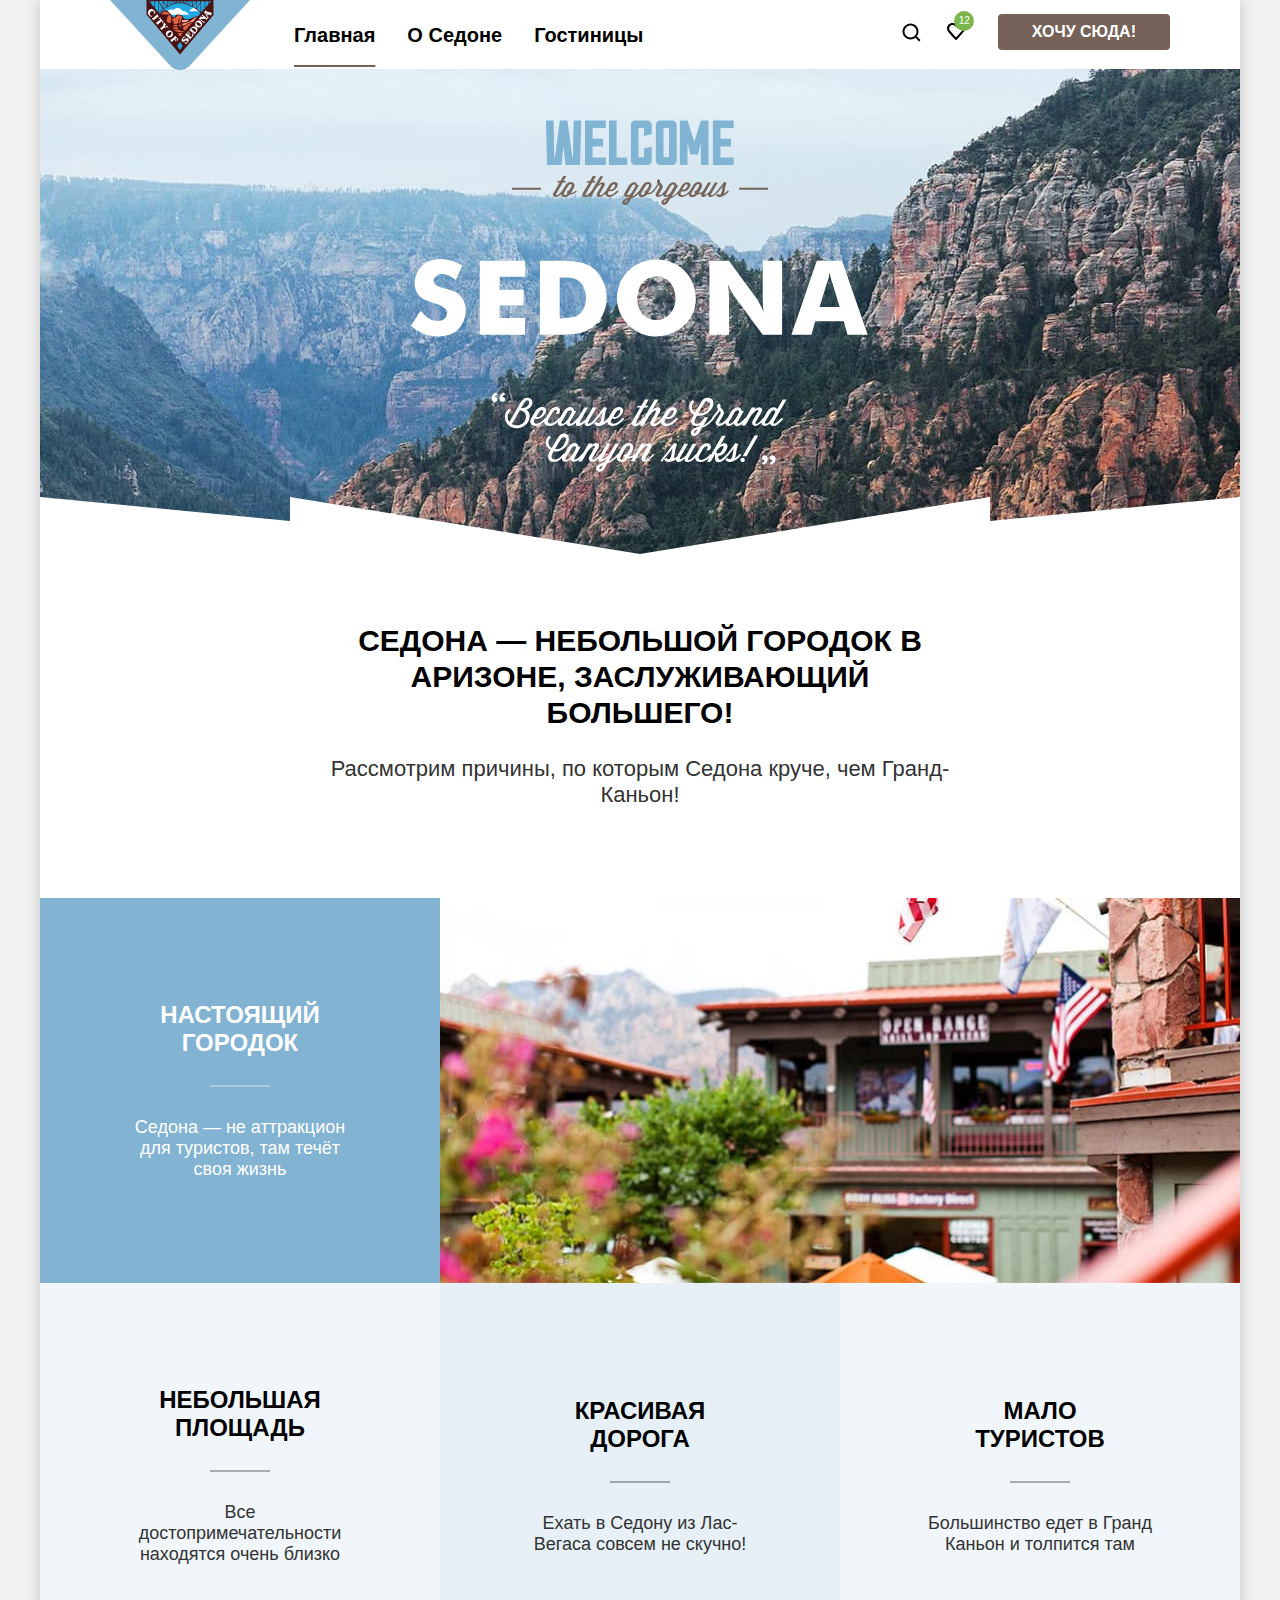
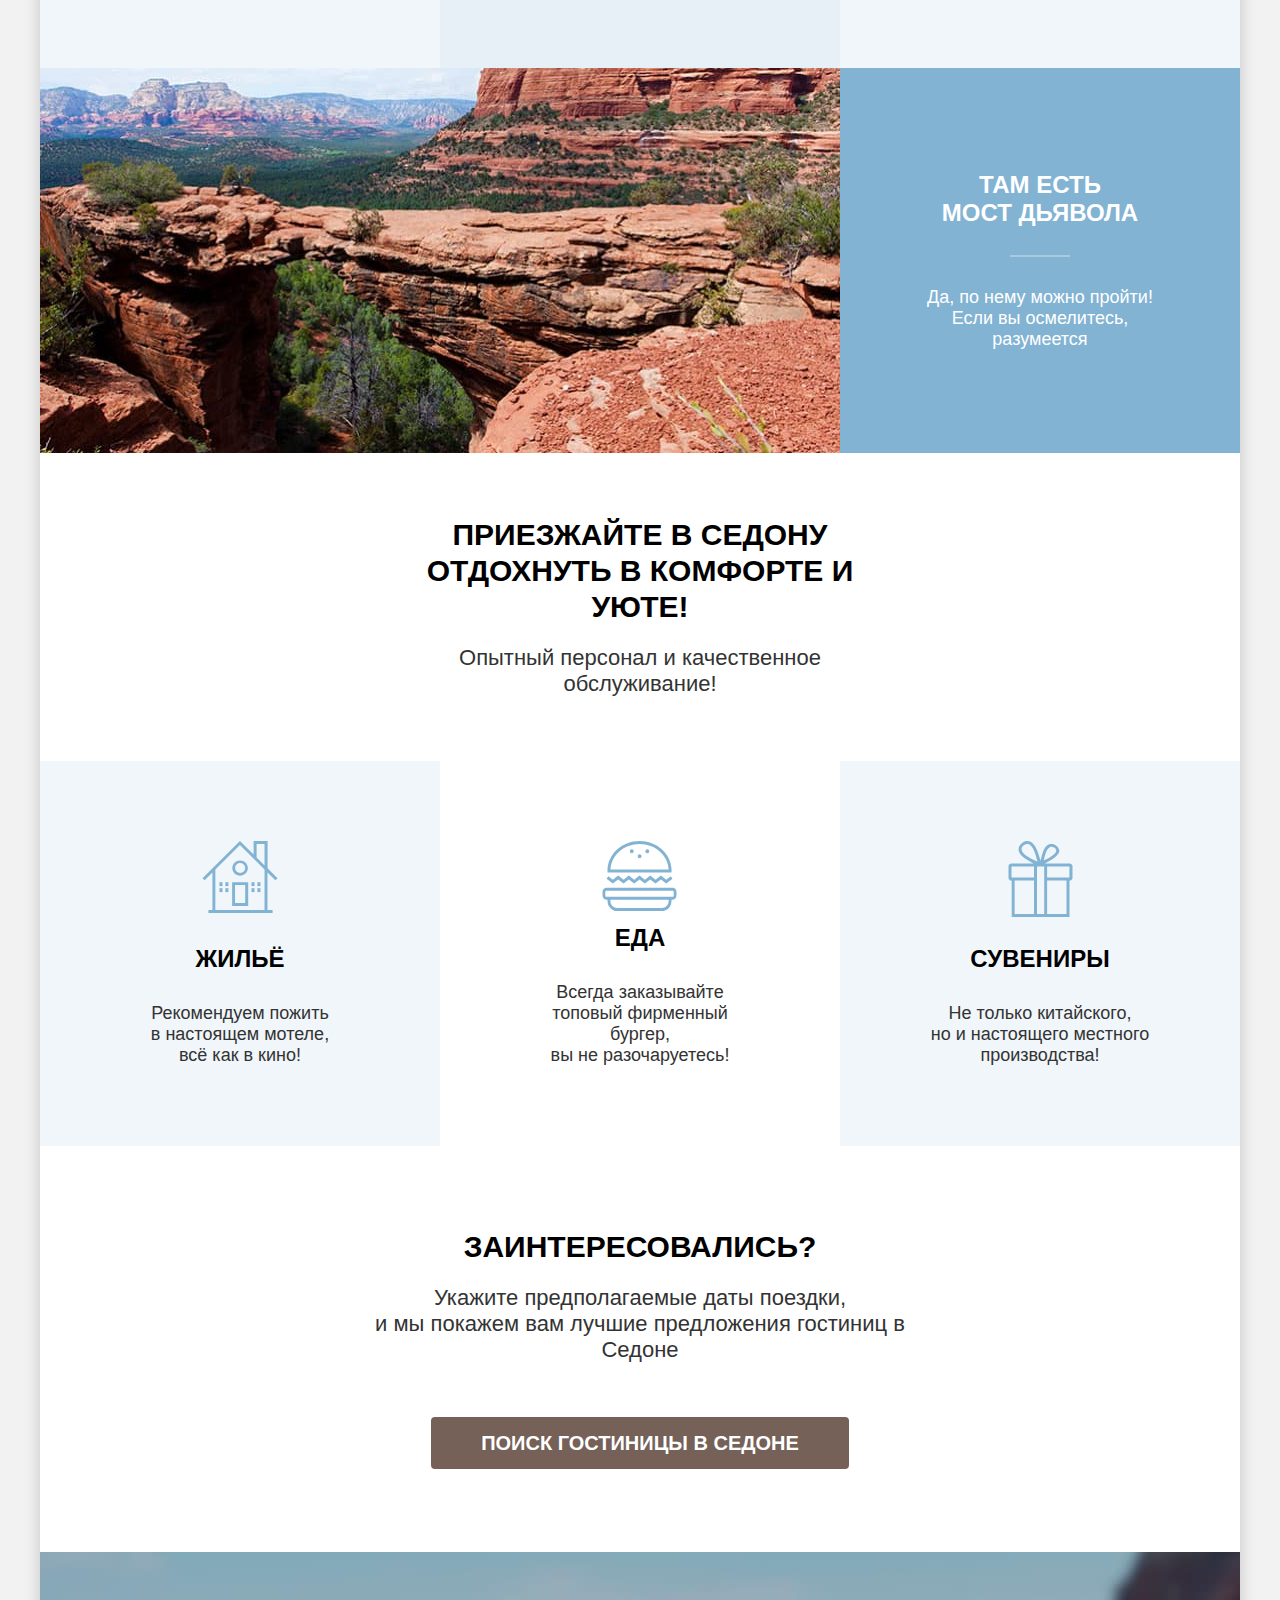
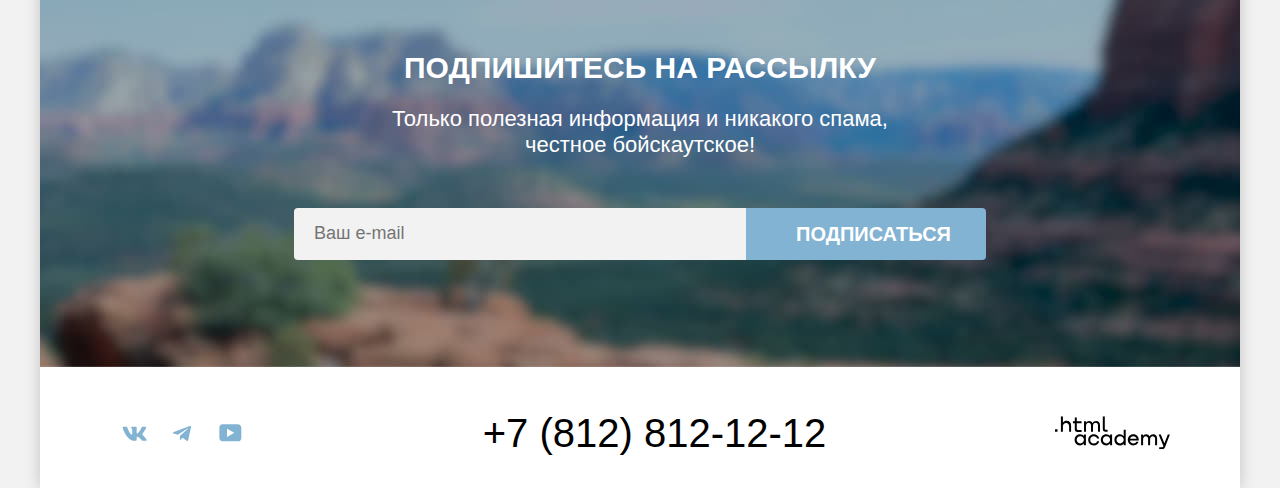
==== commit 96643f36: "Изменяет разметку модального окна и доб. фавикон" ====
--- a/index.html
+++ b/index.html
@@ -4,6 +4,7 @@
     <meta charset="utf-8">
     <title>Городок Седона</title>
     <link rel="icon" href="favicon.ico">
+    <link rel="icon" type="image/png" href="images/favicon.png">
     <link rel="stylesheet" href="styles/styles.css">
   </head>
   <body>
@@ -18,7 +19,7 @@
               <a class="navigation-link navigation-link-current">Главная</a>
             </li>
             <li class="navigation-item">
-              <a class="navigation-link" href="#">О седоне</a>
+              <a class="navigation-link" href="#">О Седоне</a>
             </li>
             <li class="navigation-item">
               <a class="navigation-link" href="catalog.html">Гостиницы</a>
@@ -196,18 +197,18 @@
         </section>
         <form class="search-form" action="https://echo.htmlacademy.ru/" method="post">
           <label class="search-control search-control-date">
-            <span class="search-control-text">Дата Заезда:</span>
+            <span class="search-control-text-date">Дата Заезда:</span>
             <input type="text" class="search-form-field" name="arrival-date" value="27 апреля 2020" placeholder="Укажите дату">
             <span class="search-control-tip search-control-tip-error">Мы не можем отправить вас в прошлое.</span>
           </label>
           <label class="search-control search-control-date">
-            <span class="search-control-text">Дата Выезда:</span>
+            <span class="search-control-text-date">Дата Выезда:</span>
             <input type="text" class="search-form-field" name="departure-date" value="1 сентября 2023" placeholder="Укажите дату">
             <span class="search-control-tip">На эти даты есть свободные номера. Пока есть.</span>
           </label>
           <div class="search-control-wrapper">
             <label class="search-control search-control-person">
-              <span class="search-control-text search-control-text-adult">Взрослые:</span>
+              <span class="search-control-text-adult">Взрослые:</span>
               <input type="number" class="search-form-field" name="adult-qty" value="2" min="0" max="10">
               <button class="qty-button qty-button-less" type="button">
                 <svg class="qty-button-icon" width="14" height="2" viewBox="0 0 14 2" xmlns="http://www.w3.org/2000/svg">
@@ -223,7 +224,8 @@
               </button>
             </label>
             <label class="search-control search-control-person">
-              <span class="search-control-text search-control-text-children">Дети:
+              <span class="search-control-text-children">
+                Дети:
                 <span class="tooltip">
                   <button class="tooltip-toggle" type="button" aria-labelledby="tooltip-label-person"></button>
                   <span class="tooltip-text" role="tooltip" id="tooltip-label-person">
@@ -231,7 +233,7 @@
                   </span>
                 </span>
               </span>
-              <input type="number" class="search-form-field search-form-field-children" name="children-qty" value="2" min="0" max="10">
+              <input type="number" class="search-form-field" name="children-qty" value="2" min="0" max="10">
               <button class="qty-button qty-button-less" type="button">
                 <svg class="qty-button-icon" width="14" height="2" viewBox="0 0 14 2" xmlns="http://www.w3.org/2000/svg">
                   <path d="M0 0L0 2L14 2V0L0 0Z"/>
--- a/styles/styles.css
+++ b/styles/styles.css
@@ -607,7 +607,7 @@
 
 .subscription {
   min-height: 415px;
-  padding: 50px 258px 60px;
+  padding: 50px 258px 60px;;
   text-align: center;
   display: flex;
   flex-direction: column;
@@ -619,7 +619,7 @@
 }
 
 .subscription .section-subtitle {
-  margin-bottom: 54px;
+  margin-bottom: 50px;
 }
 
 .subscription-modified {
@@ -664,7 +664,7 @@
 .page-footer {
   display: flex;
   justify-content: space-between;
-  padding: 45px 70px 35px;
+  padding: 46px 70px 35px;
   align-items: center;
 }
 
@@ -850,7 +850,7 @@
   appearance: none;
 }
 
-.search-control-date .search-control-text {
+.search-control-date .search-control-text-date {
   width: 137px;
 }
 
@@ -870,22 +870,18 @@
 }
 
 .search-control-person .search-control-text-adult {
-  width: 91px;
+  width: 137px;
 }
 
 .search-control-person .search-control-text-children {
-  width: 49px;
-  display: inline-block;
+  width: 131px;
+  display: inline-flex;
+  align-items: center;
 }
 
 .search-control-person .search-form-field {
   width: 110px;
-  margin-left: 46px;
   text-align: center;
-}
-
-.search-control-person .search-form-field-children {
-  margin-left: 82px;
 }
 
 .qty-button {
@@ -895,6 +891,8 @@
   background-color: transparent;
   padding: 0;
   position: absolute;
+  top: 50%;
+  transform: translate(0, -50%);
   cursor: pointer;
 }
 
@@ -908,12 +906,10 @@
 }
 
 .qty-button-less {
-  top: 0;
   right: 71px;
 }
 
 .qty-button-more {
-  top: 0;
   right: 0;
 }
 
@@ -928,7 +924,7 @@
 }
 
 .tooltip {
-  position: absolute;
+  position: relative;
   margin-left: 10px;
   width: 26px;
   height: 26px;
@@ -937,8 +933,8 @@
 .tooltip-toggle {
   border: none;
   padding: 0;
-  width: 100%;
-  height: 100%;
+  width: 26px;
+  height: 26px;
   border-radius: 50%;
   background-color: #83B3D3;
   background-image: url(../images/icon-info.svg);
@@ -957,7 +953,7 @@
   font-size: 16px;
   line-height: 20px;
   font-weight: 400;
-  padding: 15px 18px 18px 22px;
+  padding: 20px 18px 24px 22px;
   width: 256px;
   border-radius: 10px;
   color: #FFFFFF;
@@ -1314,7 +1310,7 @@
 }
 
 .catalog {
-  padding: 50px 70px 60px;
+  padding: 48px 70px 60px;
 }
 
 .catalog-result {
@@ -1329,7 +1325,7 @@
 .catalog-container {
   display: flex;
   align-items: center;
-  margin-bottom: 40px;
+  margin-bottom: 36px;
 }
 
 .catalog-sorting {
@@ -1395,8 +1391,8 @@
   margin: 0;
   padding: 0;
   border-bottom: 1px solid #E6E6E6;
-  padding-bottom: 40px;
-  margin-bottom: 40px;
+  padding-bottom: 38px;
+  margin-bottom: 38px;
 }
 
 .hotel-card {
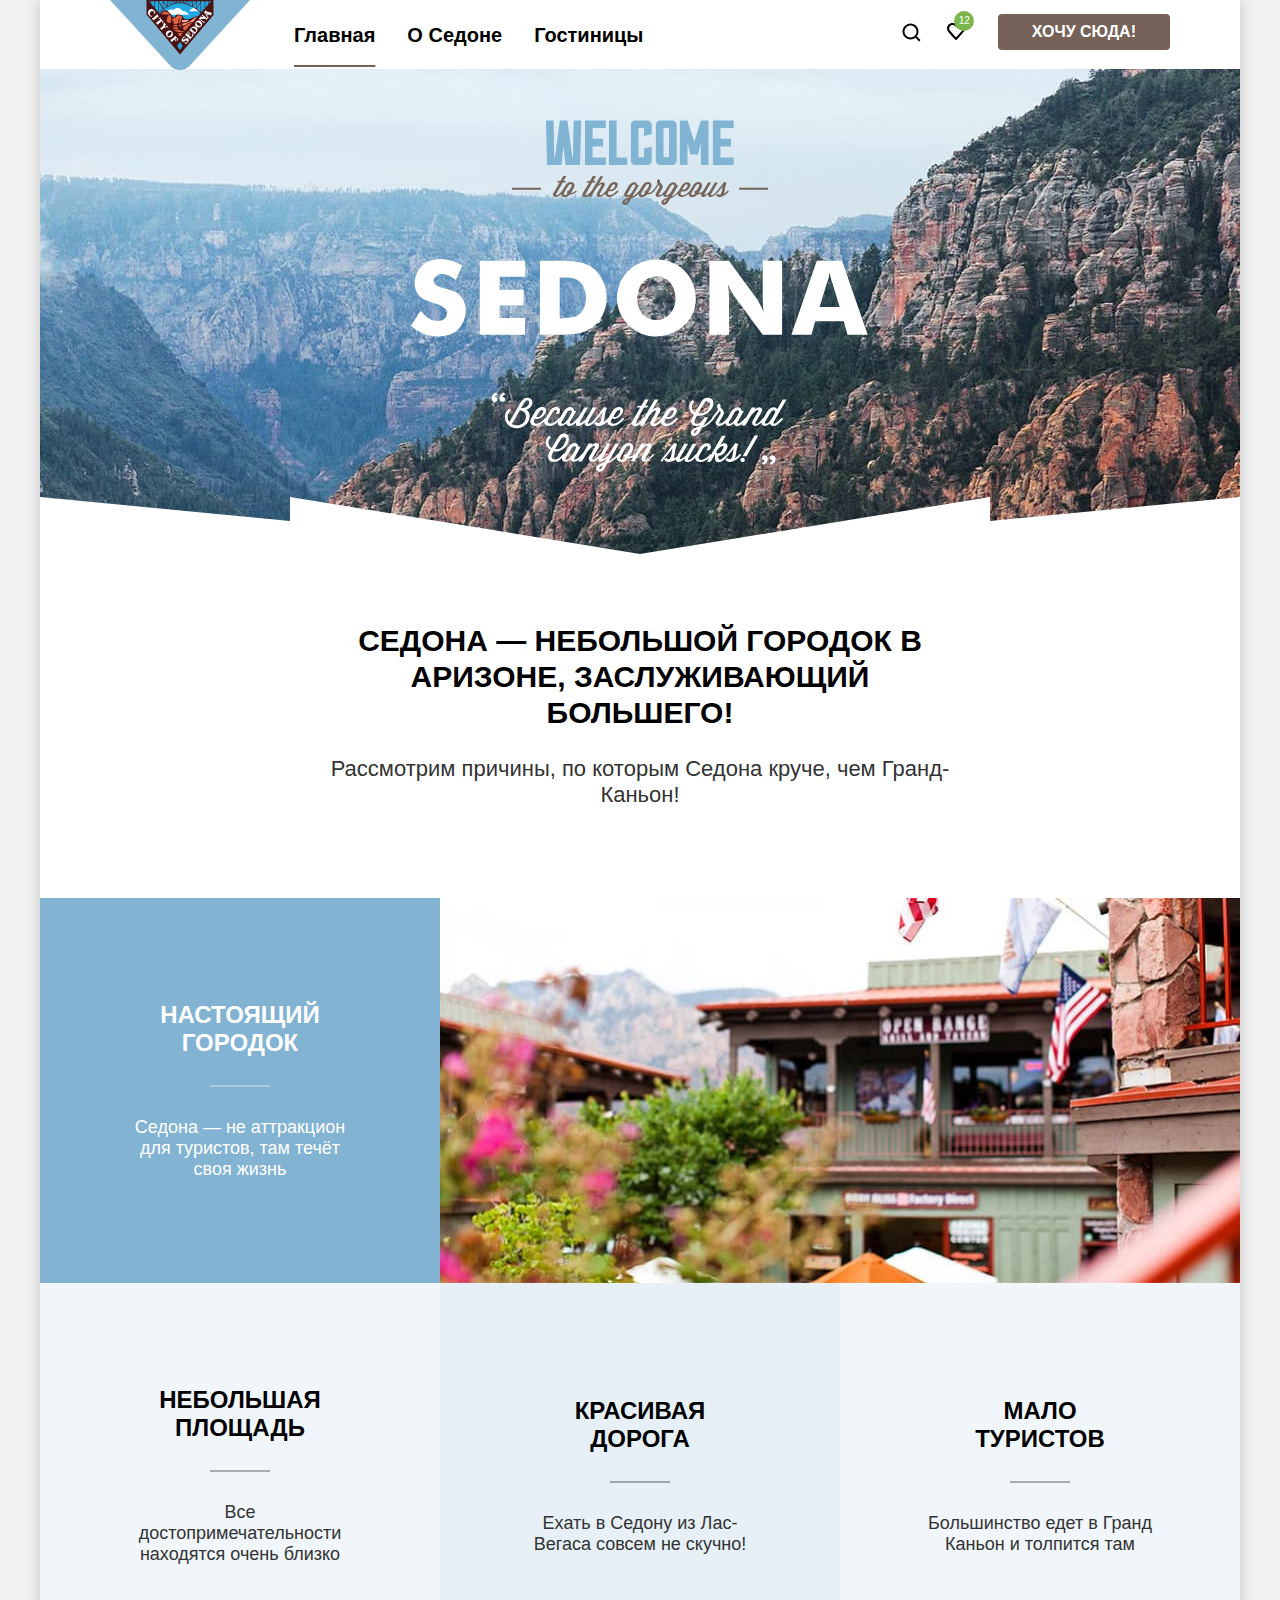
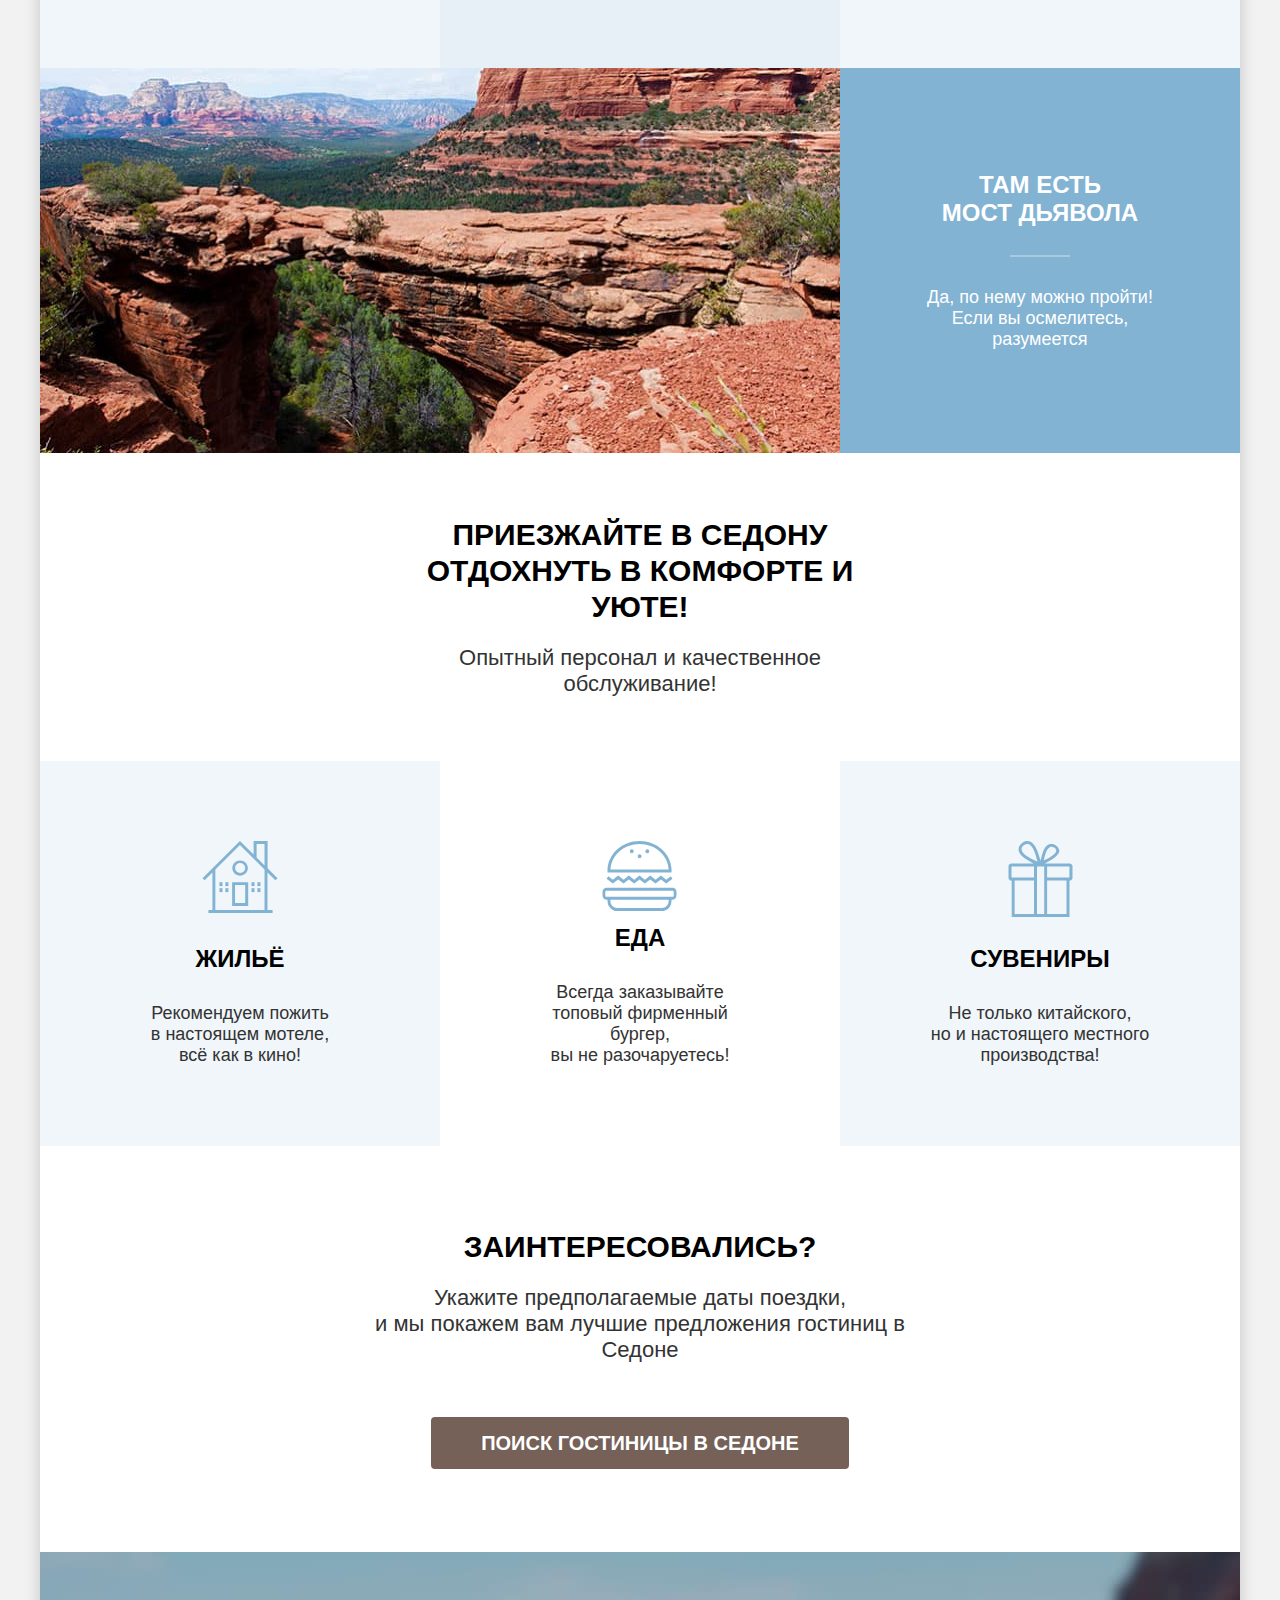
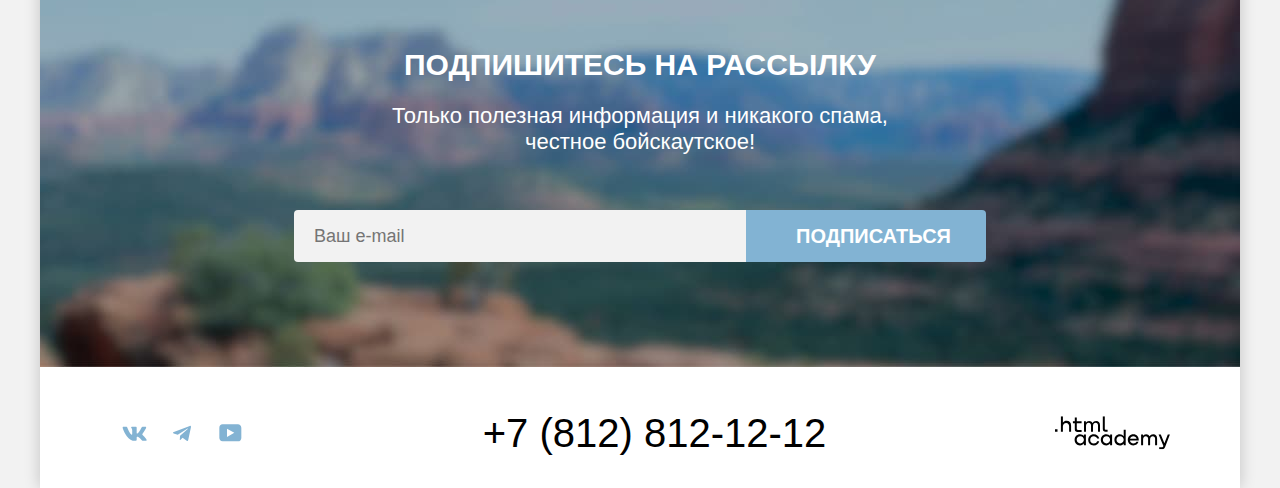
==== commit 73e41e8f: "Merge pull request #10 from PkMsk/master" ====
--- a/index.html
+++ b/index.html
@@ -207,9 +207,9 @@
             <span class="search-control-tip">На эти даты есть свободные номера. Пока есть.</span>
           </label>
           <div class="search-control-wrapper">
-            <label class="search-control search-control-person">
-              <span class="search-control-text-adult">Взрослые:</span>
-              <input type="number" class="search-form-field" name="adult-qty" value="2" min="0" max="10">
+            <div class="search-control search-control-person">
+              <label class="search-control-text-adult" for="adult-qty-field">Взрослые:</label>
+              <input type="number" class="search-form-field" id="adult-qty-field" name="adult-qty" value="2" min="0" max="10">
               <button class="qty-button qty-button-less" type="button">
                 <svg class="qty-button-icon" width="14" height="2" viewBox="0 0 14 2" xmlns="http://www.w3.org/2000/svg">
                   <path d="M0 0L0 2L14 2V0L0 0Z"/>
@@ -222,18 +222,18 @@
                 </svg>
                 <span class="visually-hidden">Увеличить количество</span>
               </button>
-            </label>
-            <label class="search-control search-control-person">
-              <span class="search-control-text-children">
-                Дети:
+            </div>
+            <div class="search-control search-control-person">
+              <p class="label-tooltip-wrapper">
+                <label class="search-control-text-children" for="children-qty-field">Дети:</label>
                 <span class="tooltip">
                   <button class="tooltip-toggle" type="button" aria-labelledby="tooltip-label-person"></button>
                   <span class="tooltip-text" role="tooltip" id="tooltip-label-person">
                     Укажите количество детей, которые будут с вами, возраст которых от 6 до 18 лет. Дети до 6 лет размещаются бесплатно.
                   </span>
                 </span>
-              </span>
-              <input type="number" class="search-form-field" name="children-qty" value="2" min="0" max="10">
+              </p>
+              <input type="number" class="search-form-field" id="children-qty-field" name="children-qty" value="2" min="0" max="10">
               <button class="qty-button qty-button-less" type="button">
                 <svg class="qty-button-icon" width="14" height="2" viewBox="0 0 14 2" xmlns="http://www.w3.org/2000/svg">
                   <path d="M0 0L0 2L14 2V0L0 0Z"/>
@@ -246,7 +246,7 @@
                 </svg>
                 <span class="visually-hidden">Увеличить количество</span>
               </button>
-            </label>
+            </div>
           </div>
           <button class="modal-search-button" type="submit">Найти</button>
         </form>
--- a/styles/styles.css
+++ b/styles/styles.css
@@ -619,7 +619,7 @@
 }
 
 .subscription .section-subtitle {
-  margin-bottom: 50px;
+  margin-bottom: 55px;
 }
 
 .subscription-modified {
@@ -649,6 +649,7 @@
   background-color:#F2F2F2;
   border-radius: 4px 0 0 4px;
 }
+
 .email-field:hover {
   background-color: #E6E6E6;
 }
@@ -746,6 +747,8 @@
 .footer-logo:active .footer-logo-icon {
   fill: rgba(117, 97, 87, 0.3);
 }
+
+/* Модальное окно */
 
 .modal-container {
   position: fixed;
@@ -873,10 +876,16 @@
   width: 137px;
 }
 
+.label-tooltip-wrapper {
+  width: 131px;
+  margin: 0;
+  display: flex;
+  align-items: center;
+  flex-wrap: wrap;
+}
+
 .search-control-person .search-control-text-children {
-  width: 131px;
-  display: inline-flex;
-  align-items: center;
+  width: 55px;
 }
 
 .search-control-person .search-form-field {
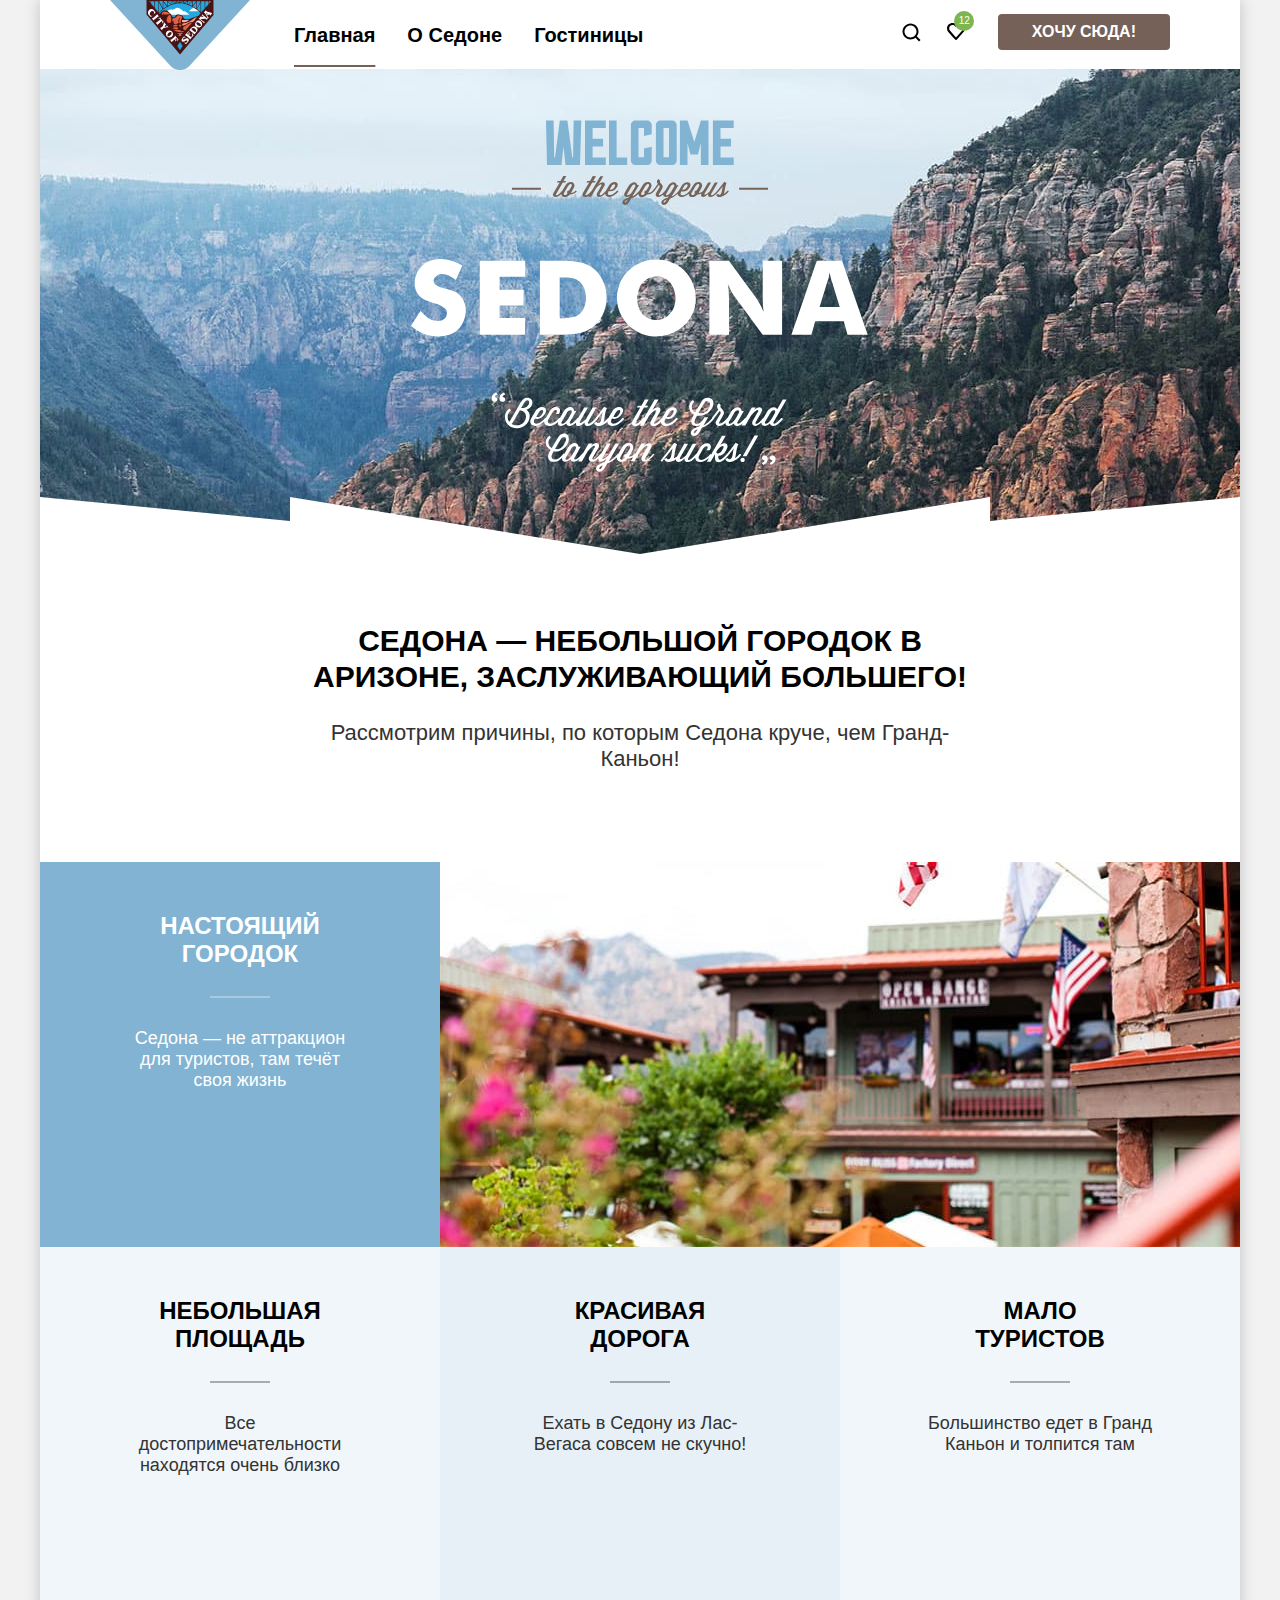
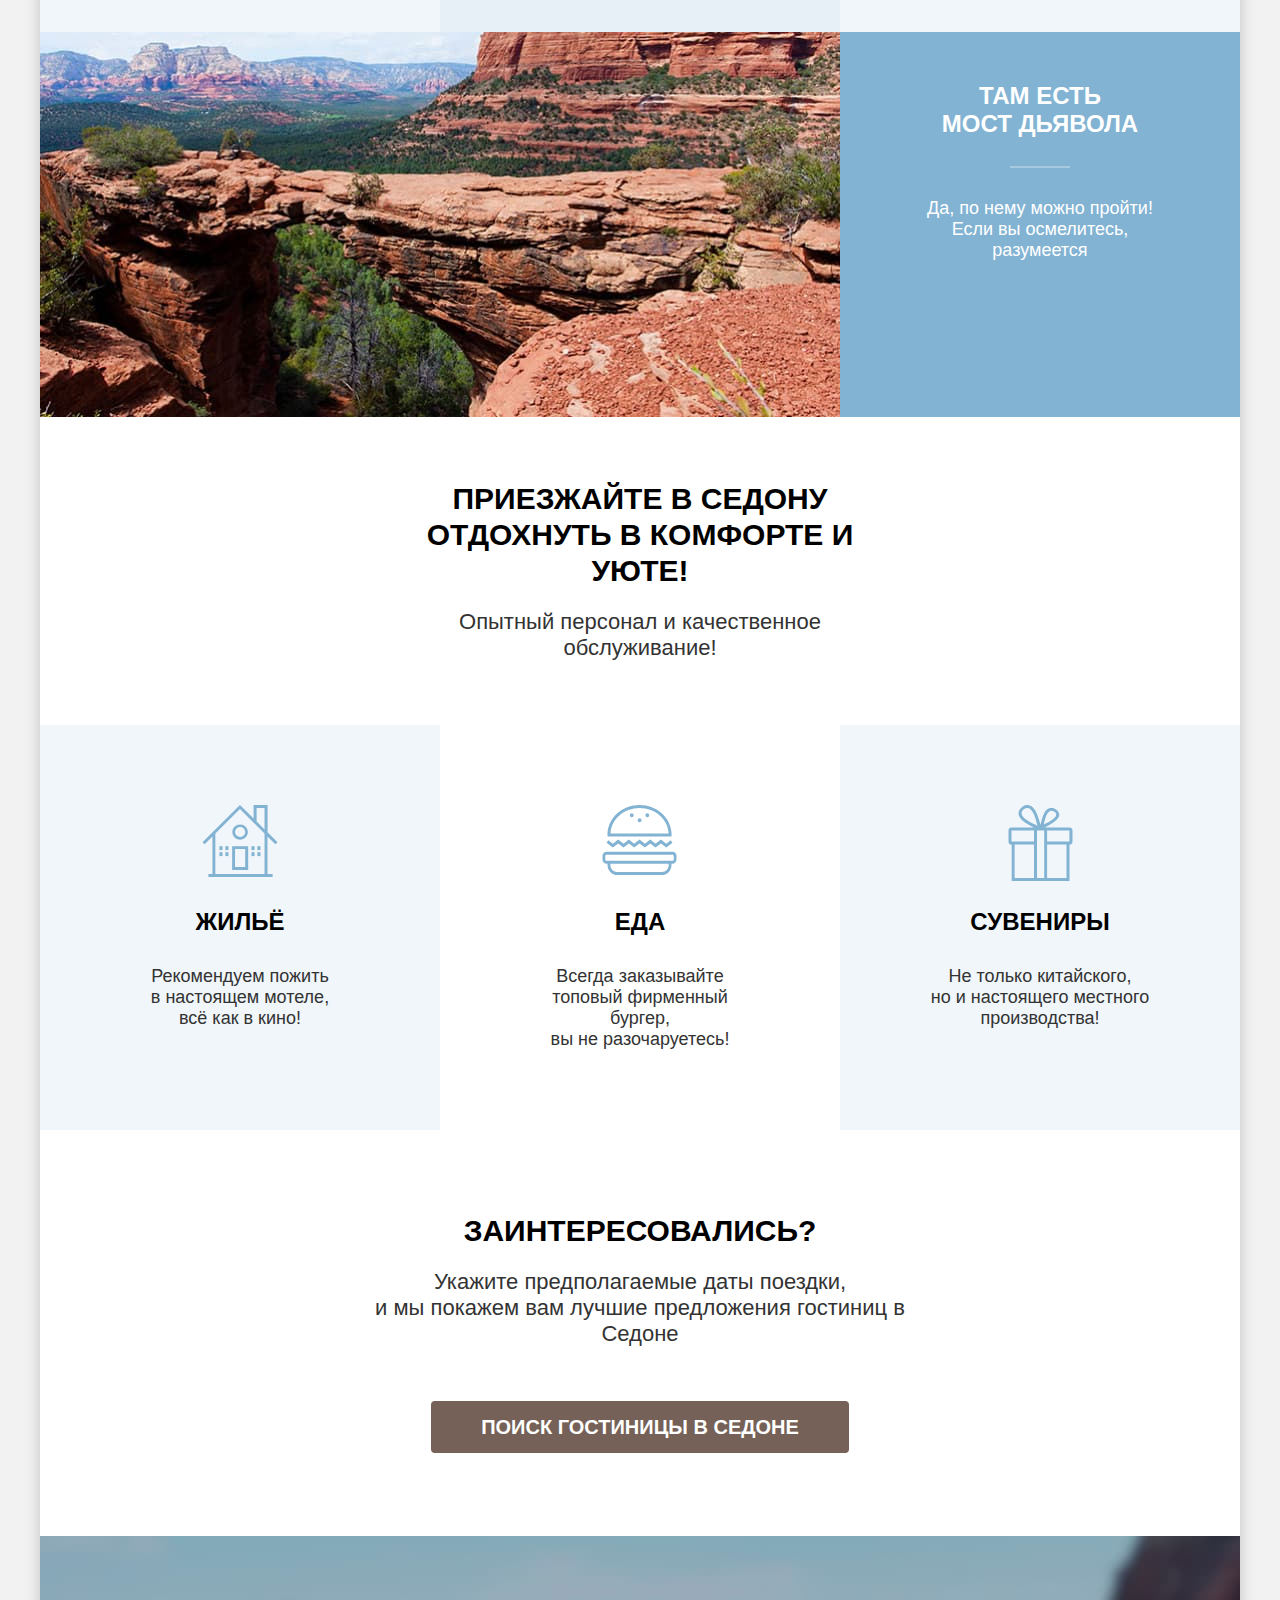
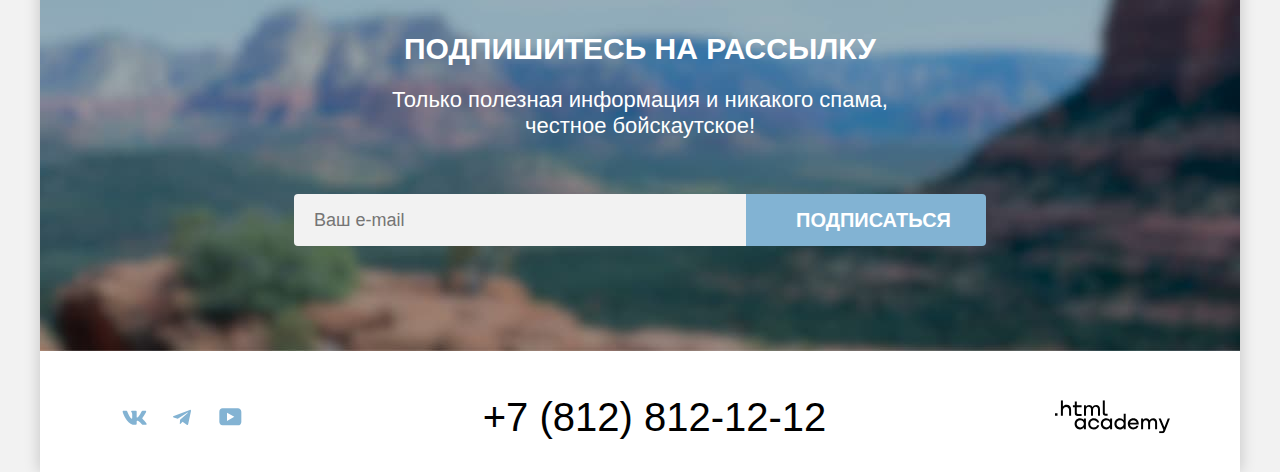
==== commit 85b8321e: "Вносит изменения в разметку и стили после проверки" ====
--- a/index.html
+++ b/index.html
@@ -45,7 +45,7 @@
             </li>
             <li class="navigation-item">
               <div class="button-wrapper">
-                <button class="button" type="button">Хочу сюда!</button>
+                <a class="button" href="#">Хочу сюда!</a>
               </div>
             </li>
           </ul>
@@ -198,18 +198,18 @@
         <form class="search-form" action="https://echo.htmlacademy.ru/" method="post">
           <label class="search-control search-control-date">
             <span class="search-control-text-date">Дата Заезда:</span>
-            <input type="text" class="search-form-field" name="arrival-date" value="27 апреля 2020" placeholder="Укажите дату">
+            <input type="text" class="search-form-field" name="arrival-date" value="27 апреля 2020" placeholder="Укажите дату" required>
             <span class="search-control-tip search-control-tip-error">Мы не можем отправить вас в прошлое.</span>
           </label>
           <label class="search-control search-control-date">
             <span class="search-control-text-date">Дата Выезда:</span>
-            <input type="text" class="search-form-field" name="departure-date" value="1 сентября 2023" placeholder="Укажите дату">
+            <input type="text" class="search-form-field" name="departure-date" value="1 сентября 2023" placeholder="Укажите дату" required>
             <span class="search-control-tip">На эти даты есть свободные номера. Пока есть.</span>
           </label>
           <div class="search-control-wrapper">
             <div class="search-control search-control-person">
               <label class="search-control-text-adult" for="adult-qty-field">Взрослые:</label>
-              <input type="number" class="search-form-field" id="adult-qty-field" name="adult-qty" value="2" min="0" max="10">
+              <input type="number" class="search-form-field" id="adult-qty-field" name="adult-qty" value="2" min="0" max="10" required>
               <button class="qty-button qty-button-less" type="button">
                 <svg class="qty-button-icon" width="14" height="2" viewBox="0 0 14 2" xmlns="http://www.w3.org/2000/svg">
                   <path d="M0 0L0 2L14 2V0L0 0Z"/>
--- a/styles/styles.css
+++ b/styles/styles.css
@@ -57,7 +57,7 @@
   min-height: 100%;
   margin: auto;
   flex-direction: column;
-  background-color: #FFFFFF;
+  background-color: #ffffff;
   box-shadow: 0 0 15px rgba(0, 0, 0, 0.2);
 }
 
@@ -80,10 +80,11 @@
   text-transform: uppercase;
   border-radius: 4px;
   background-color: #756157;
-  color: #FFFFFF;
+  color: #ffffff;
   border: 0;
   padding: 8px 34px;
   cursor: pointer;
+  text-decoration: none;
 }
 
 .button:hover {
@@ -100,7 +101,7 @@
 }
 
 .button:disabled {
-  background-color: #E5E5E5;
+  background-color: #e5e5e5;
 }
 
 .navigation-button {
@@ -111,7 +112,7 @@
   padding: 0;
   width: 44px;
   height: 64px;
-  background-color: #FFFFFF;
+  background-color: #ffffff;
 }
 
 .search-button {
@@ -123,20 +124,20 @@
 }
 
 .apply-button {
-  background-color: #82B3D3;
+  background-color: #82b3d3;
   padding: 8px 50px;
 }
 
 .button.apply-button:hover {
-  background-color: #68A2CA;
+  background-color: #68a2ca;
 }
 
 .button.apply-button:focus {
-  background-color: #68A2CA;
+  background-color: #68a2ca;
 }
 
 .button.apply-button:active {
-  background-color: #82B3D3;
+  background-color: #82b3d3;
   color: rgba(255, 255, 255, 0.3);
 }
 
@@ -152,7 +153,7 @@
 
 .button.reset-button:focus {
   background-color: transparent;
-  color: #FFFFFF;
+  color: #ffffff;
 }
 
 .button.reset-button:active {
@@ -160,43 +161,42 @@
 }
 
 .more-button {
-  text-decoration: none;
   padding: 8px 26px;
 }
 
 .favorites-button {
-  background-color: #82B3D3;
+  background-color: #82b3d3;
   padding: 8px 20px;
 }
 
 .button.favorites-button:hover {
-  background-color: #68A2CA;
+  background-color: #68a2ca;
 }
 
 .button.favorites-button:focus {
-  background-color: #68A2CA;
+  background-color: #68a2ca;
 }
 
 .button.favorites-button:active {
-  background-color: #82B3D3;
+  background-color: #82b3d3;
   color: rgba(255, 255, 255, 0.3);
 }
 
 .favorites-added-button {
-  background-color: #7DB54F;
+  background-color: #7db54f;
   padding: 8px 18px;
 }
 
 .button.favorites-added-button:hover {
-  background-color: #6C9E42;
+  background-color: #6c9e42;
 }
 
 .button.favorites-added-button:focus {
-  background-color: #6C9E42;
+  background-color: #6c9e42;
 }
 
 .button.favorites-added-button:active {
-  background-color: #7DB54F;
+  background-color: #7db54f;
   color: rgba(255, 255, 255, 0.3);
 }
 
@@ -208,8 +208,8 @@
   max-width: 240px;
   text-align: center;
   text-transform: uppercase;
-  background-color: #82B3D3;
-  color: #FFFFFF;
+  background-color: #82b3d3;
+  color: #ffffff;
   border: 0;
   padding: 8px 50px;
   border-radius: 0 4px 4px 0;
@@ -217,20 +217,20 @@
 }
 
 .subscription-button:hover {
-  background-color: #68A2CA;
+  background-color: #68a2ca;
 }
 
 .subscription-button:focus {
-  background-color: #68A2CA;
+  background-color: #68a2ca;
 }
 
 .subscription-button:active {
-  background-color: #82B3D3;
+  background-color: #82b3d3;
   color: rgba(255, 255, 255, 0.3);
 }
 
 .subscription-button:disabled {
-  background-color: #E5E5E5
+  background-color: #e5e5e5
 }
 
 /* Главная */
@@ -416,7 +416,7 @@
 }
 
 .advantages-content-wrapper {
-  max-width: 651px;
+  max-width: 660px;
   margin: auto;
   margin-bottom: 90px;
 }
@@ -481,6 +481,7 @@
 
 .advantages-item-subtitle {
   margin: 0;
+  flex-grow: 1;
 }
 
 .advantages-image {
@@ -511,7 +512,7 @@
 }
 
 .advantages-item-modified .advantages-item-title {
-  color: #FFFFFF;
+  color: #ffffff;
 }
 
 .features {
@@ -539,11 +540,10 @@
 .features-item {
   width: 400px;
   min-height: 385px;
-  padding: 80px 85px;
+  padding: 183px 85px 80px;
   position: relative;
   display: flex;
   flex-direction: column;
-  justify-content: end;
 }
 
 .features-item::after {
@@ -586,6 +586,7 @@
 
 .features-item-subtitle {
   margin: 0;
+  flex-grow: 1;
 }
 
 .search {
@@ -626,11 +627,11 @@
   background: url("../images/subscribe-background.jpg") center no-repeat;
   background-size: cover;
   background-color: rgba(56, 155, 221, 0.3);
-  color: #FFFFFF;
+  color: #ffffff;
 }
 
 .subscription-modified .section-title {
-  color: #FFFFFF;
+  color: #ffffff;
 }
 
 .form-wrapper {
@@ -646,16 +647,16 @@
   font: inherit;
   line-height: 24px;
   font-weight: 400;
-  background-color:#F2F2F2;
+  background-color:#f2f2f2;
   border-radius: 4px 0 0 4px;
 }
 
 .email-field:hover {
-  background-color: #E6E6E6;
+  background-color: #e6e6e6;
 }
 
 .email-field:focus {
-  background-color: #E6E6E6;
+  background-color: #e6e6e6;
 }
 
 .email-field:disabled {
@@ -691,15 +692,15 @@
   bottom: 0;
   left: 0;
   margin: auto;
-  fill: #83B3D3;
+  fill: #83b3d3;
 }
 
 .social-list-link:hover .social-list-icon {
-  fill: #68A2CA;
+  fill: #68a2ca;
 }
 
 .social-list-link:focus .social-list-icon {
-  fill: #68A2CA;
+  fill: #68a2ca;
 }
 
 .social-list-link:active .social-list-icon {
@@ -707,6 +708,7 @@
 }
 
 .footer-telephone-link {
+  max-width: 350px;
   font-size: 40px;
   line-height: 40px;
   font-weight: 400;
@@ -768,7 +770,7 @@
   position: relative;
   margin: auto;
   padding: 64px 70px;
-  background-color: #FFFFFF;
+  background-color: #ffffff;
   border-radius: 30px;
   box-shadow: 0 25px 50px 0;
 }
@@ -786,7 +788,7 @@
   height: 52px;
   padding: 0;
   border: 0;
-  background-color: #F2F2F2;
+  background-color: #f2f2f2;
   border-radius: 50%;
   background-image: url("../images/icon-close.svg");
   background-repeat: no-repeat;
@@ -796,7 +798,7 @@
 
 .modal-close-button:hover,
 .modal-close-button:focus {
-  background-color: #E6E6E6;
+  background-color: #e6e6e6;
 }
 
 .modal-close-button:active {
@@ -830,19 +832,19 @@
   font-size: 18px;
   border: none;
   padding: 12px 20px;
-  background-color: #F2F2F2;
+  background-color: #f2f2f2;
   border-radius: 4px;
 }
 
 .search-form-field:hover,
 .search-form-field:focus {
-  background-color: #E6E6E6;
+  background-color: #e6e6e6;
 }
 
 .search-control-date .search-form-field {
   width: 440px;
   margin-bottom: 4px;
-  background-image: url(../images/icon-calendar.svg);
+  background-image: url("../images/icon-calendar.svg");
   background-repeat: no-repeat;
   background-position: right 20px center;
   appearance: textfield;
@@ -869,7 +871,7 @@
 }
 
 .search-control-tip-error {
-  color: #FF5757;
+  color: #ff5757;
 }
 
 .search-control-person .search-control-text-adult {
@@ -885,12 +887,13 @@
 }
 
 .search-control-person .search-control-text-children {
-  width: 55px;
+  max-width: 55px;
 }
 
 .search-control-person .search-form-field {
   width: 110px;
   text-align: center;
+  appearance: textfield;
 }
 
 .qty-button {
@@ -945,8 +948,8 @@
   width: 26px;
   height: 26px;
   border-radius: 50%;
-  background-color: #83B3D3;
-  background-image: url(../images/icon-info.svg);
+  background-color: #83b3d3;
+  background-image: url("../images/icon-info.svg");
   background-repeat: no-repeat;
   background-position: center;
   cursor: pointer;
@@ -954,7 +957,7 @@
 
 .tooltip-toggle:hover,
 .tooltip-toggle:focus {
-  background-color: #68A2CA;
+  background-color: #68a2ca;
 }
 
 .tooltip-text {
@@ -965,7 +968,7 @@
   padding: 20px 18px 24px 22px;
   width: 256px;
   border-radius: 10px;
-  color: #FFFFFF;
+  color: #ffffff;
   position: absolute;
   margin-top: 15px;
   top: 100%;
@@ -976,7 +979,7 @@
 
 .tooltip-text::before {
   content: "";
-  background-image: url(../images/icon-triangle.svg);
+  background-image: url("../images/icon-triangle.svg");
   width: 19px;
   height: 9px;
   position: absolute;
@@ -995,20 +998,20 @@
   padding: 18px 77px;
   width: 577px;
   border-radius: 10px;
-  background-color: #83B3D3;
+  background-color: #83b3d3;
   font: inherit;
   font-size: 20px;
   line-height: 24px;
   font-style: normal;
   font-weight: 700;
   text-transform: uppercase;
-  color: #FFFFFF;
+  color: #ffffff;
   cursor: pointer;
 }
 
 .modal-search-button:hover,
 .modal-search-button:focus {
-  background-color: #68A2CA;
+  background-color: #68a2ca;
 }
 
 .modal-search-button:active {
@@ -1025,10 +1028,10 @@
 
 .header-filter-wrap {
   min-height: 412px;
-  background: url('../images/catalog-filter-background.jpg') center no-repeat;
+  background: url("../images/catalog-filter-background.jpg") center no-repeat;
   background-size: cover;
   background-color: rgba(56, 155, 221, 0.3);
-  color: #FFFFFF;
+  color: #ffffff;
   padding: 35px 70px 70px;
 }
 
@@ -1071,7 +1074,7 @@
 .breadcrumbs-link {
   font-size: 16px;
   font-weight: 400;
-  color: #FFFFFF;
+  color: #ffffff;
   text-decoration: none;
 }
 
@@ -1080,7 +1083,7 @@
 }
 
 .breadcrumbs-link:focus[href] {
-  color: #FFFFFF;
+  color: #ffffff;
 }
 
 .breadcrumbs-link:active[href] {
@@ -1133,8 +1136,8 @@
 
 .filter-buttons-wrapper {
   display: flex;
-  justify-content: end;
   flex-direction: column;
+  padding-top: 56px;
   gap: 32px;
 }
 
@@ -1183,11 +1186,11 @@
   height: 20px;
   left: 0;
   border-radius: 4px;
-  background-color: #FFFFFF;
+  background-color: #ffffff;
 }
 
 .control-input[type="checkbox"]:focus + .control-mark {
-  outline: 3px solid #83B3D3;
+  outline: 3px solid #83b3d3;
   border-radius: 4px;
 }
 
@@ -1210,7 +1213,7 @@
 }
 
 .control-input[type="radio"]:focus + .control-mark {
-  outline: 3px solid #83B3D3;
+  outline: 3px solid #83b3d3;
  }
 
 .control-input[type="radio"]:checked + .control-mark::before {
@@ -1223,7 +1226,7 @@
   left: 50%;
   transform: translate(-50%, -50%);
   border-radius: 50%;
-  background-color: #3F5E72;
+  background-color: #3f5e72;
 }
 
 
@@ -1249,11 +1252,11 @@
 }
 
 .range-input:hover {
-  background-color: #E6E6E6;
+  background-color: #e6e6e6;
 }
 
 .range-input:focus {
-  background-color: #E6E6E6;
+  background-color: #e6e6e6;
 }
 
 .range-input::-webkit-outer-spin-button,
@@ -1284,7 +1287,7 @@
 .range-bar {
   position: absolute;
   height: 4px;
-  background-color: #FFFFFF;
+  background-color: #ffffff;
 }
 
 .range-toggle {
@@ -1293,7 +1296,7 @@
   width: 20px;
   height: 20px;
   border-radius: 4px;
-  background-color: #FFFFFF;
+  background-color: #ffffff;
   border: none;
 }
 
@@ -1306,7 +1309,7 @@
 }
 
 .range-toggle:active {
-  border: 2px solid #83B3D3;
+  border: 2px solid #83b3d3;
 }
 
 .toggle-min {
@@ -1328,7 +1331,8 @@
   font-weight: 700;
   text-transform: uppercase;
   margin: 0;
-  margin-right: 200px;
+  width: 537px;
+  padding-right: 10px;
 }
 
 .catalog-container {
@@ -1341,9 +1345,10 @@
   font: inherit;
   width: 292px;
   padding: 14px 20px;
-  border: 2px solid #E5E5E5;
+  border: 2px solid #e5e5e5;
   border-radius: 4px;
   appearance: none;
+  background-color: #ffffff;
   background-image: url("../images/icon-tik.svg");
   background-repeat: no-repeat;
   background-position: right 20px center;
@@ -1364,7 +1369,7 @@
   display: block;
   width: 48px;
   height: 48px;
-  border: 2px solid #E5E5E5;
+  border: 2px solid #e5e5e5;
   border-radius: 4px;
 }
 
@@ -1399,7 +1404,7 @@
   list-style: none;
   margin: 0;
   padding: 0;
-  border-bottom: 1px solid #E6E6E6;
+  border-bottom: 1px solid #e6e6e6;
   padding-bottom: 38px;
   margin-bottom: 38px;
 }
@@ -1413,7 +1418,7 @@
   column-gap: 20px;
   min-height: 438px;
   padding: 20px;
-  border: 1px solid #E6E6E6;
+  border: 1px solid #e6e6e6;
   border-radius: 4px;
 }
 
@@ -1462,7 +1467,7 @@
 .hotel-card-rating {
   padding: 9px 10px 8px 10px;
   text-align: center;
-  background-color: #F2F2F2;
+  background-color: #f2f2f2;
   border-radius: 4px;
   font-size: 16px;
   line-height: 20px;
@@ -1493,23 +1498,23 @@
   font-size: 20px;
   line-height: 36px;
   font-weight: 700;
-  background-color: #82B3D3;
-  color: #FFFFFF;
+  background-color: #82b3d3;
+  color: #ffffff;
   text-decoration: none;
   border-radius: 4px;
   padding: 0 10px;
 }
 
 .pagination-link:hover {
-  background-color: #68A2CA;
+  background-color: #68a2ca;
 }
 
 .pagination-link:focus {
-  background-color: #68A2CA;
+  background-color: #68a2ca;
 }
 
 .pagination-link:active {
-  background-color: #82B3D3;
+  background-color: #82b3d3;
   color: rgba(255, 255, 255, 0.3);
 }
 
@@ -1523,6 +1528,6 @@
 }
 
 .pagination-link.pagination-current {
-  background-color: #F2F2F2;
+  background-color: #f2f2f2;
   color: #000000;
 }
